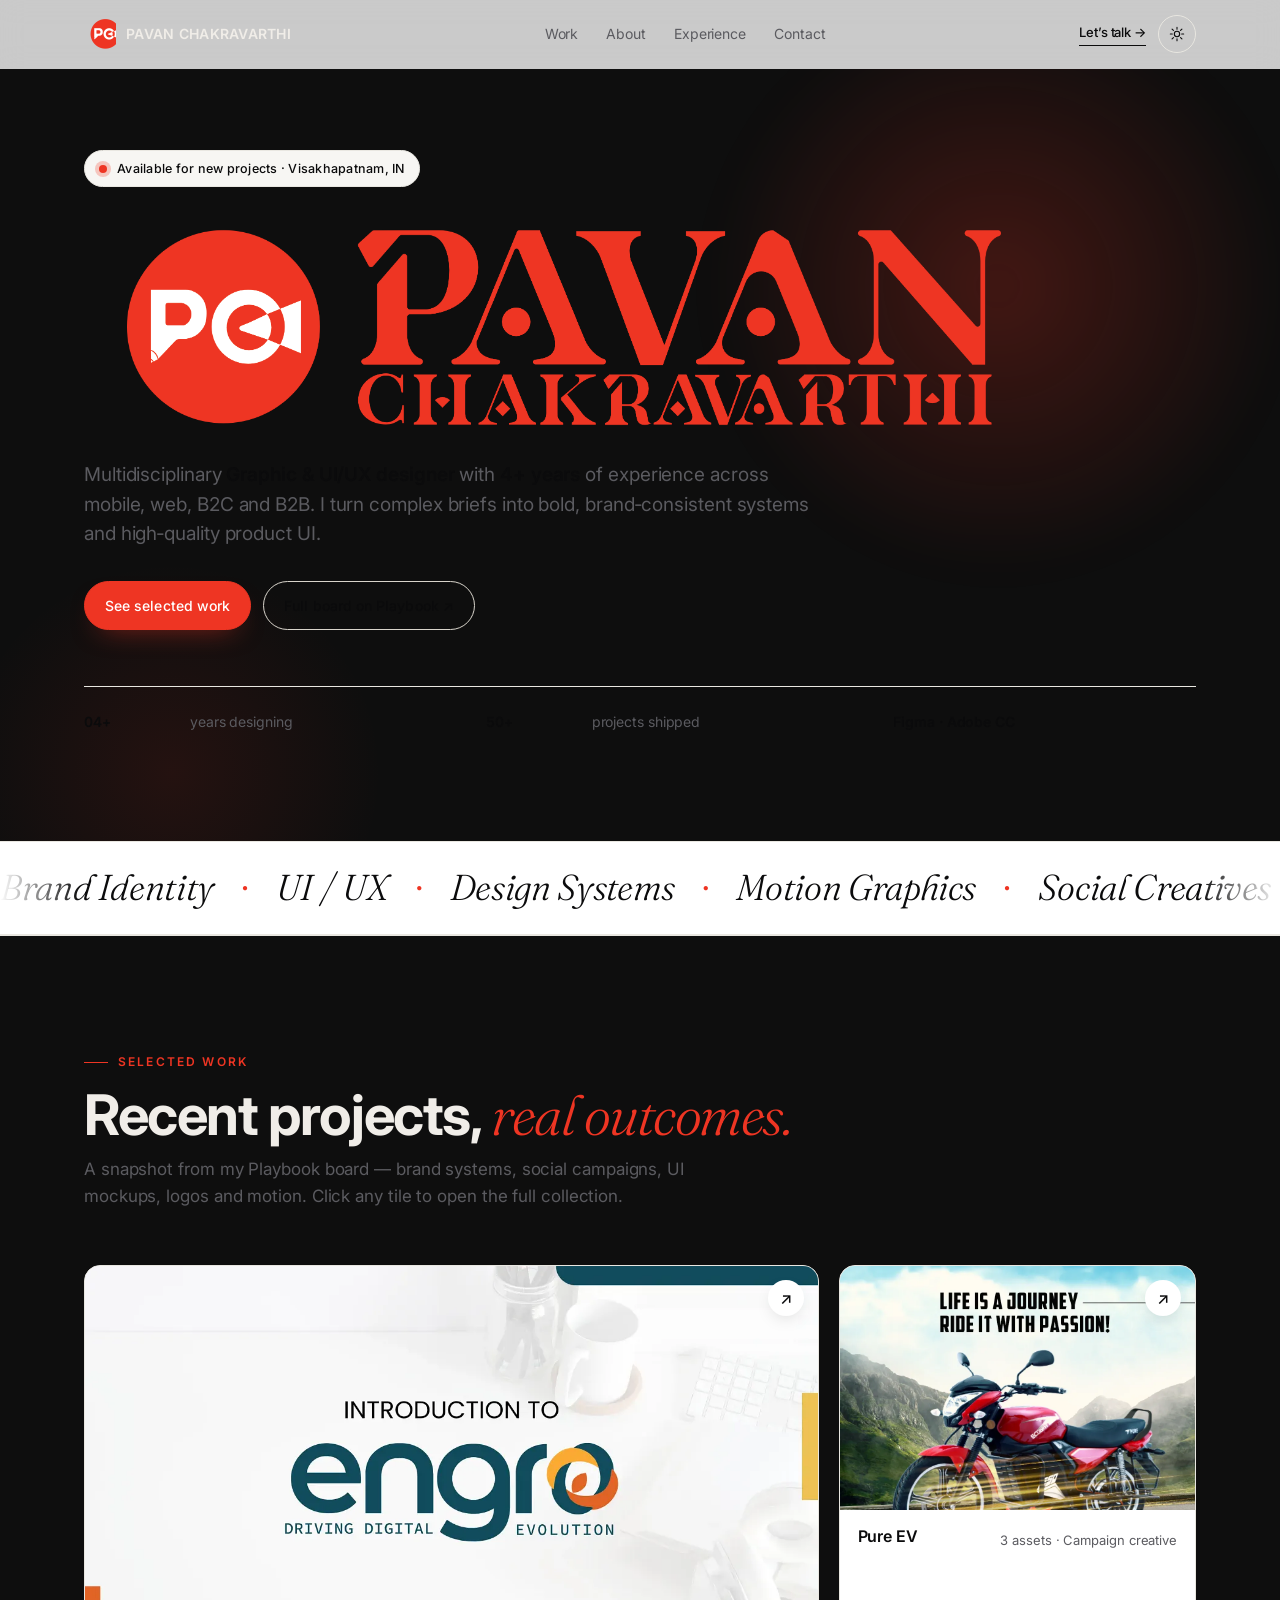
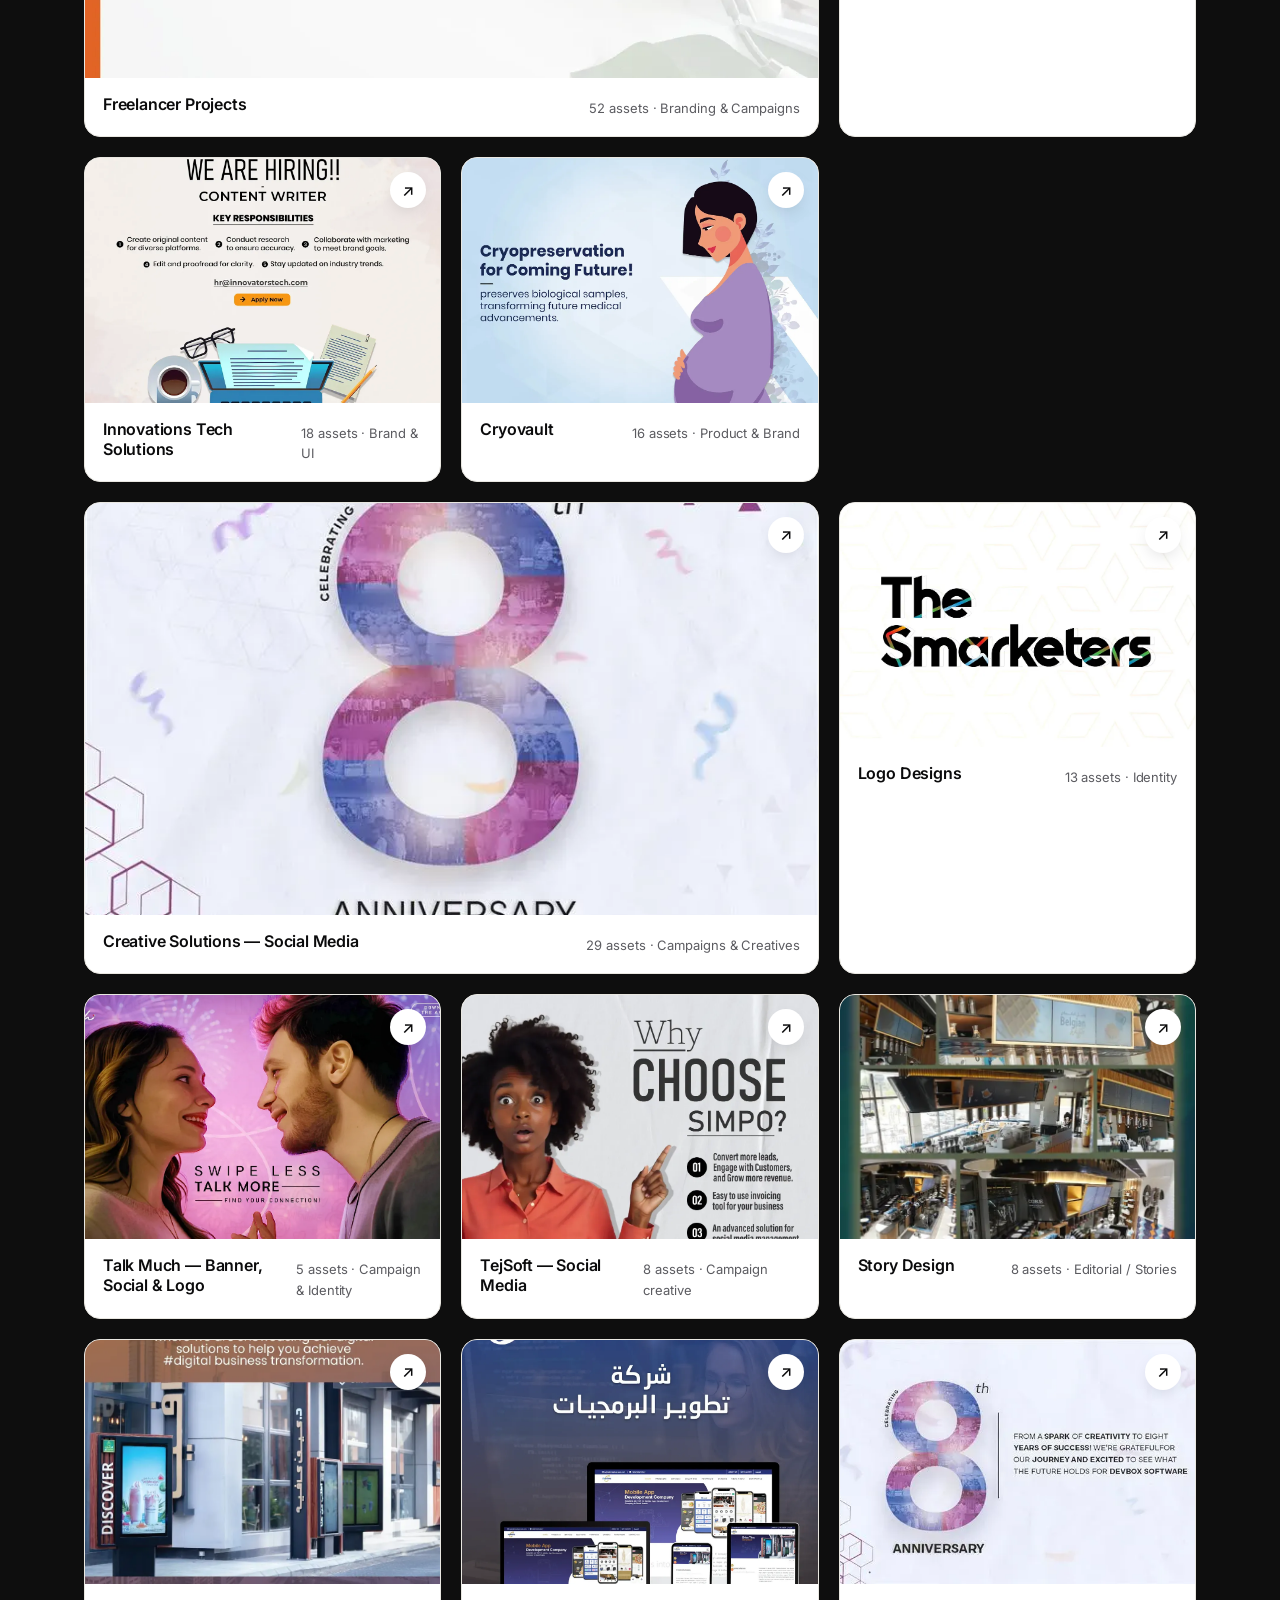
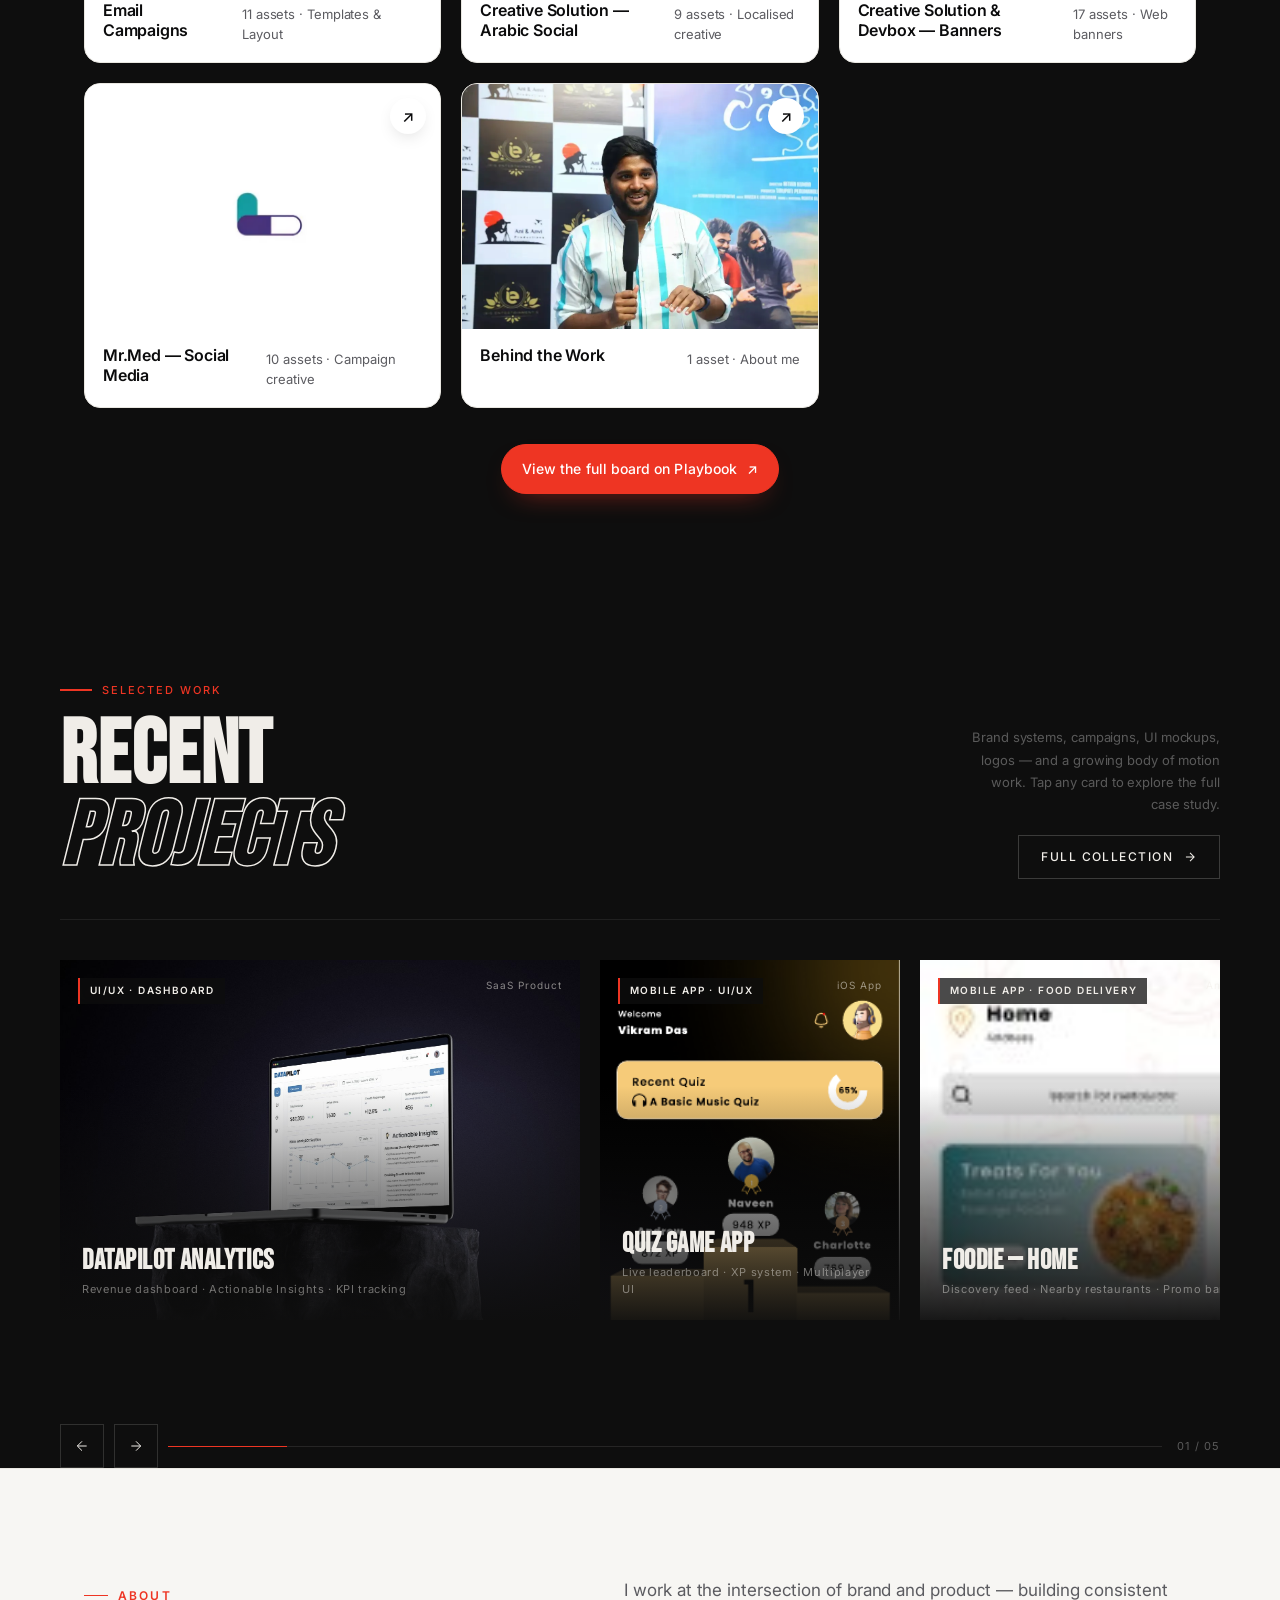
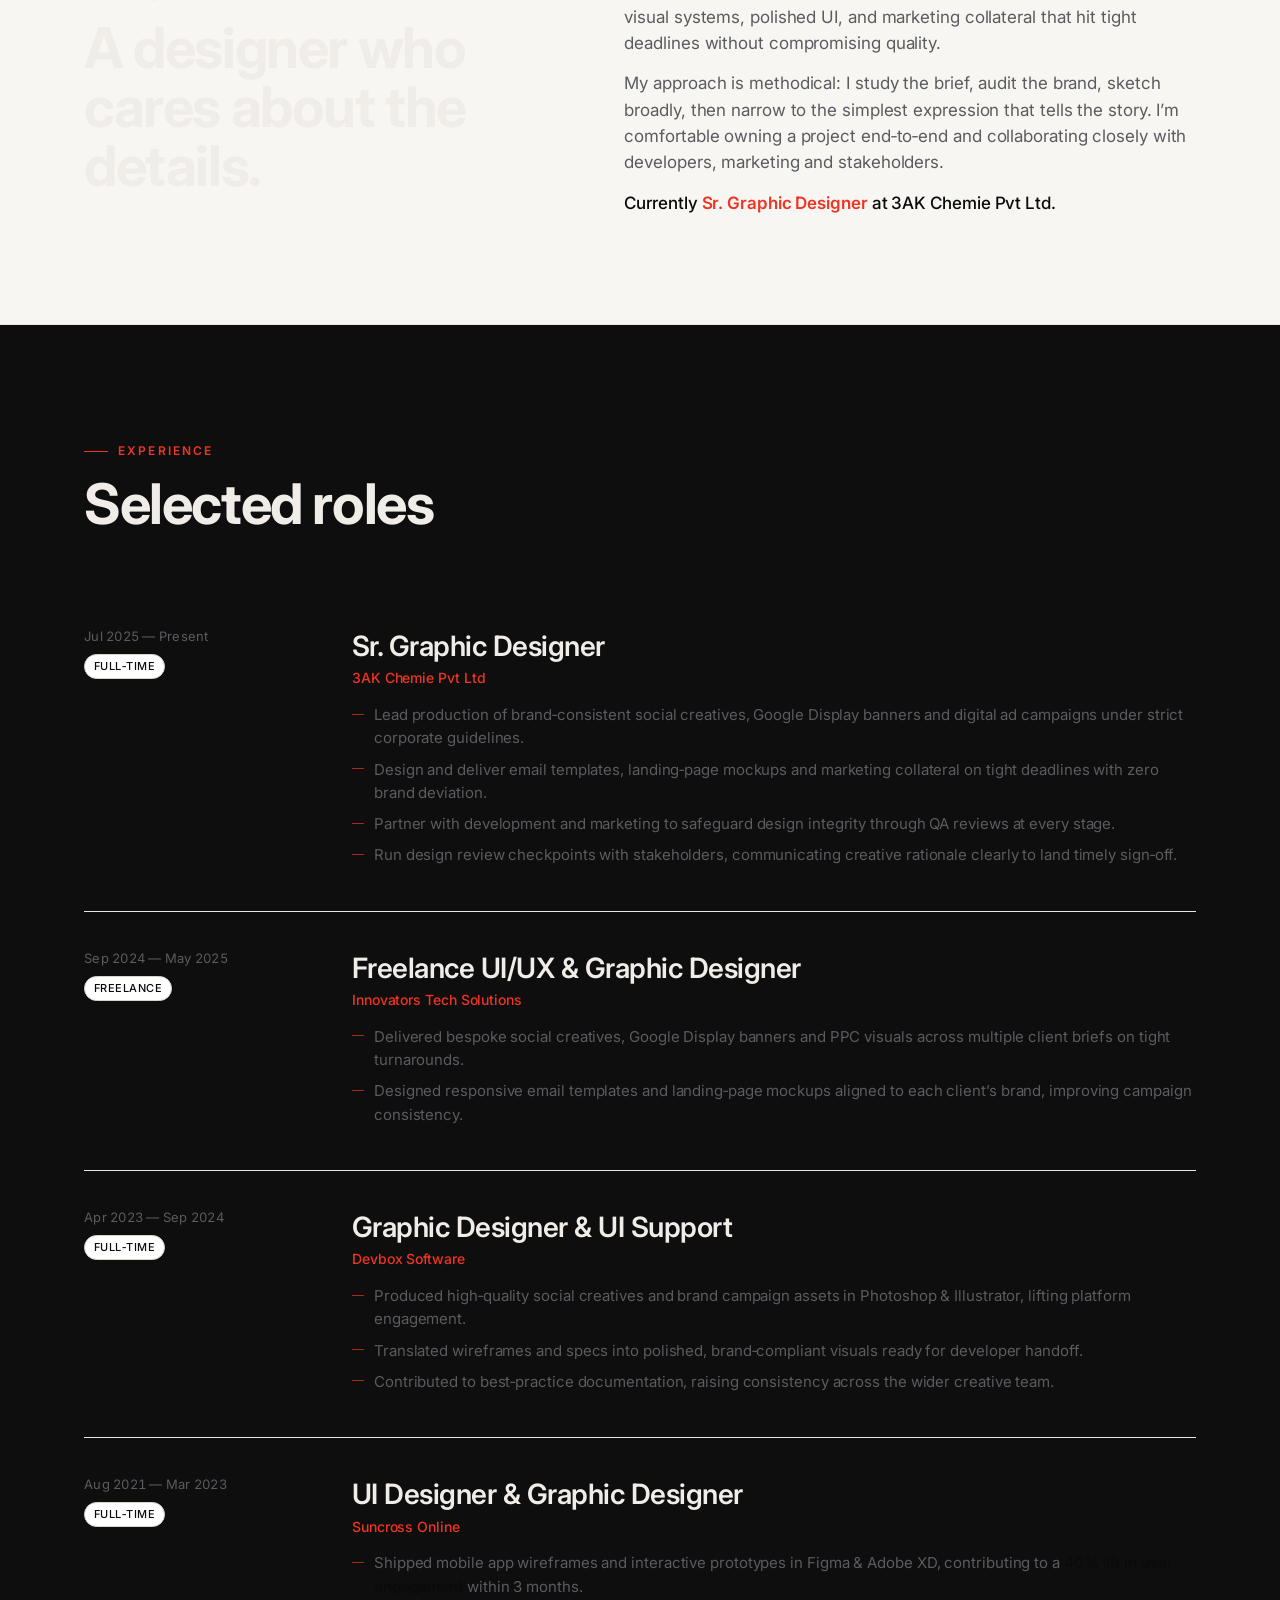
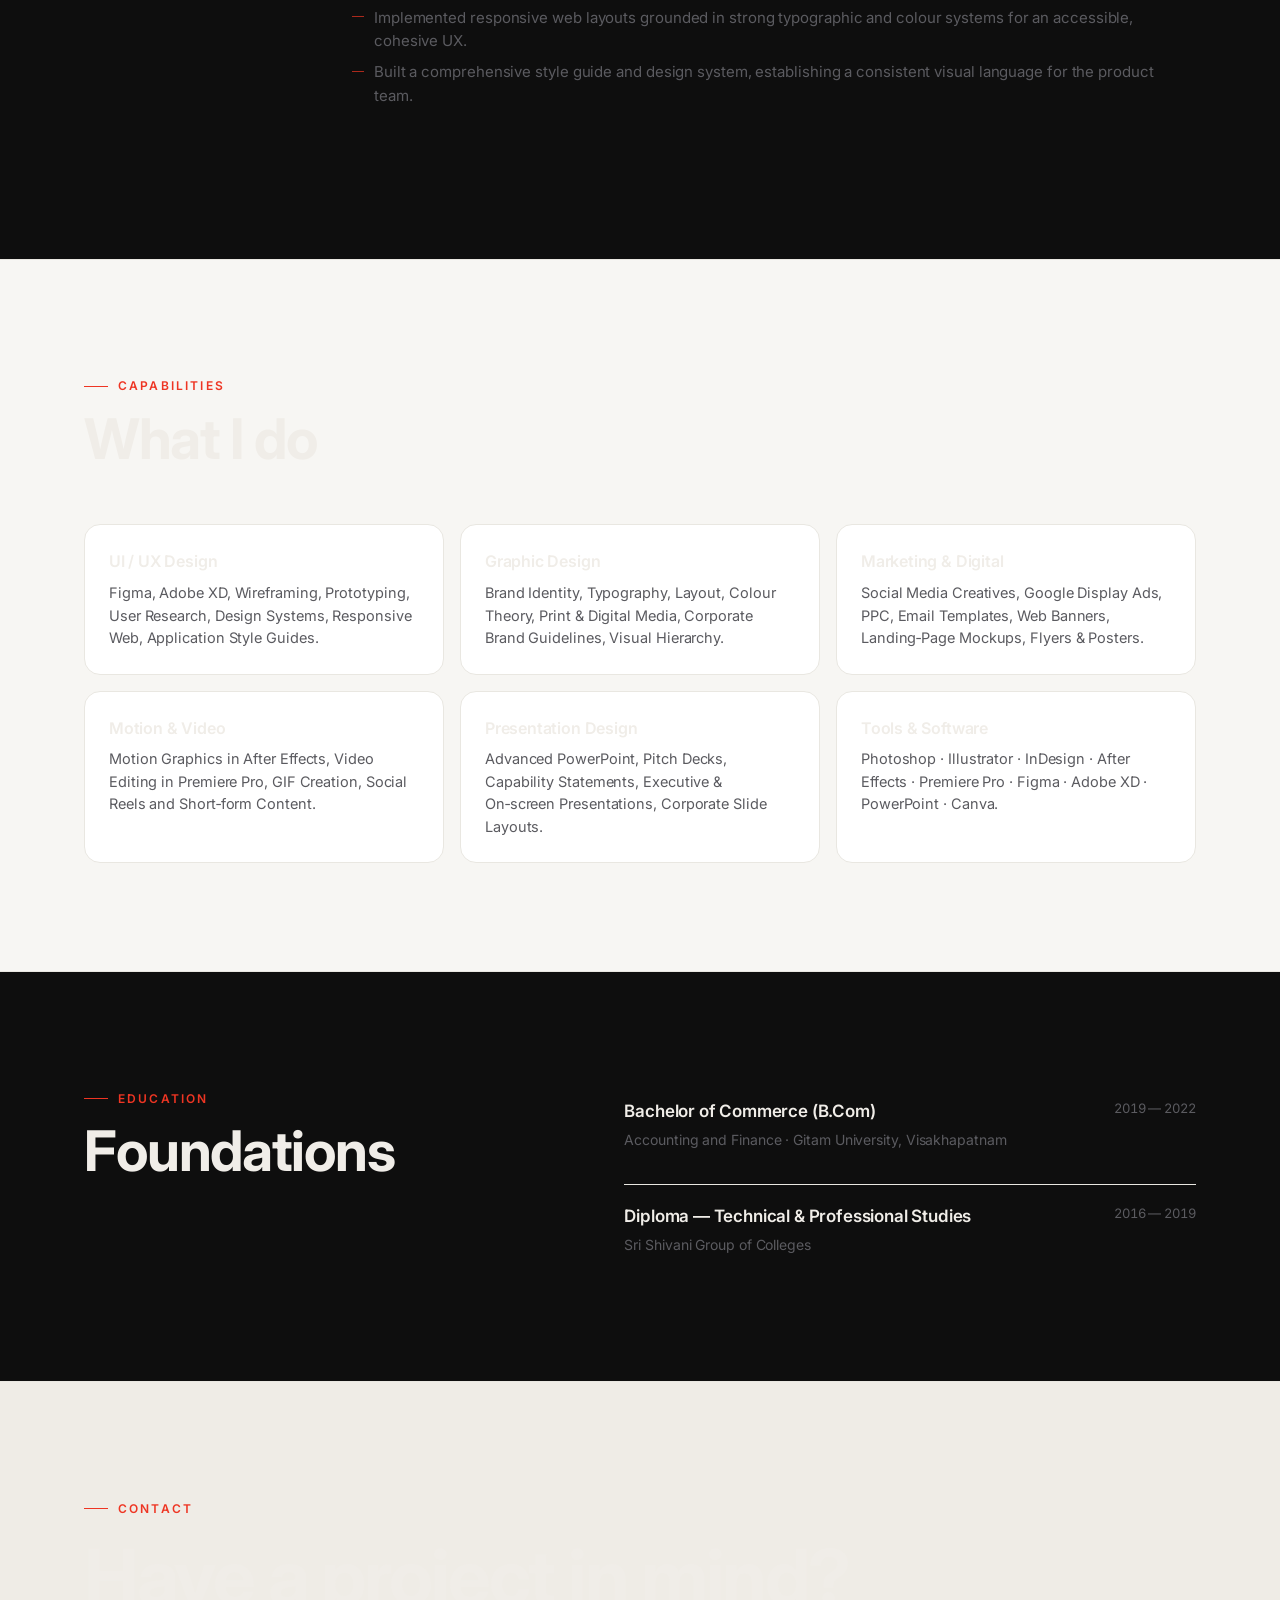
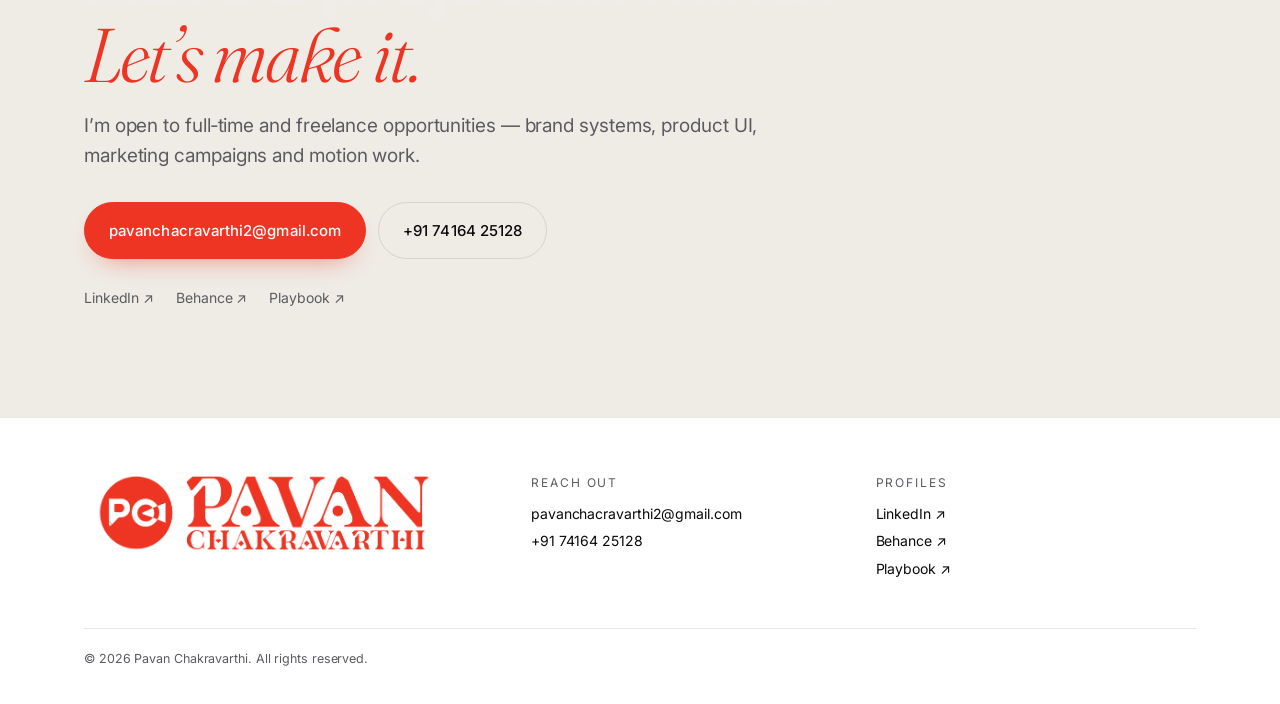
==== index.html @ 3a4e5429 "Update index.html" ====
<!doctype html>
<html lang="en">
  <head>
    <meta charset="utf-8" />
    <meta name="viewport" content="width=device-width, initial-scale=1" />
    <title>Pavan Chakravarthi — Graphic & UI/UX Designer</title>
    <meta
      name="description"
      content="Portfolio of Pavan Chakravarthi (PCI) — multidisciplinary Graphic & UI/UX designer with 4+ years of experience across mobile, web, B2C and B2B."
    />
    <meta name="theme-color" content="#0b0b0c" />
    <link rel="icon" type="image/png" href="assets/favicon.png" />
    <link rel="apple-touch-icon" href="assets/mark.png" />
    <link rel="preconnect" href="https://fonts.googleapis.com" />
    <link rel="preconnect" href="https://fonts.gstatic.com" crossorigin />
    <link
      href="https://fonts.googleapis.com/css2?family=Inter:wght@300;400;500;600;700;800&family=Fraunces:ital,opsz,wght@0,9..144,300..900;1,9..144,300..900&display=swap"
      rel="stylesheet"
    />
    <link rel="stylesheet" href="styles.css" />

    <!-- Open Graph -->
    <meta property="og:title" content="Pavan Chakravarthi — Graphic & UI/UX Designer" />
    <meta property="og:description" content="Brand systems · Product UI · Motion · Marketing — 4+ years of design across mobile, web, B2C & B2B." />
    <meta property="og:type" content="website" />
    <meta property="og:image" content="assets/logo.png" />
  </head>
  <body>
    <a class="skip-link" href="#main">Skip to content</a>

    <header class="nav" role="banner">
      <div class="container nav__inner">
        <a href="#top" class="nav__brand" aria-label="Pavan Chakravarthi — home">
          <img src="assets/mark.png" alt="" class="nav__mark" width="32" height="32" />
          <span class="nav__name">Pavan&nbsp;Chakravarthi</span>
        </a>
        <nav class="nav__links" aria-label="Primary">
          <a href="#work">Work</a>
          <a href="#about">About</a>
          <a href="#experience">Experience</a>
          <a href="#contact">Contact</a>
        </nav>
        <div class="nav__right">
          <a class="nav__cta" href="mailto:pavanchacravarthi2@gmail.com">Let’s talk →</a>
          <button
            id="themeToggle"
            class="theme-toggle"
            type="button"
            aria-label="Toggle color theme"
            title="Toggle theme"
          >
            <svg class="icon icon--sun" viewBox="0 0 24 24" aria-hidden="true">
              <circle cx="12" cy="12" r="4" />
              <path d="M12 2v3M12 19v3M2 12h3M19 12h3M4.6 4.6l2.1 2.1M17.3 17.3l2.1 2.1M4.6 19.4l2.1-2.1M17.3 6.7l2.1-2.1" />
            </svg>
            <svg class="icon icon--moon" viewBox="0 0 24 24" aria-hidden="true">
              <path d="M21 12.8A9 9 0 1 1 11.2 3a7 7 0 0 0 9.8 9.8z" />
            </svg>
          </button>
        </div>
      </div>
    </header>

    <main id="main">
      <!-- Hero -->
      <section id="top" class="hero">
        <div class="container hero__inner">
          <p class="eyebrow reveal">
            <span class="dot"></span>
            Available for new projects · Visakhapatnam, IN
          </p>
          <h1 class="visually-hidden">Pavan Chakravarthi — Graphic &amp; UI/UX Designer</h1>
          <img
            src="assets/logo.png"
            alt="Pavan Chakravarthi"
            class="hero__logo reveal"
            width="3129"
            height="681"
          />
          <p class="hero__lede reveal">
            Multidisciplinary <strong>Graphic &amp; UI/UX designer</strong> with
            <strong>4+ years</strong> of experience across mobile, web, B2C and B2B.
            I turn complex briefs into bold, brand‑consistent systems and high‑quality
            product UI.
          </p>
          <div class="hero__actions reveal">
            <a class="btn btn--primary" href="#work">See selected work</a>
            <a class="btn btn--ghost" href="https://www.playbook.com/s/graphic-design-works/graphic-design-works" target="_blank" rel="noopener">Full board on Playbook ↗</a>
          </div>
          <ul class="hero__meta reveal" aria-label="Quick facts">
            <li><span>04+</span> years designing</li>
            <li><span>50+</span> projects shipped</li>
            <li><span>Figma · Adobe&nbsp;CC</span></li>
          </ul>
        </div>
      </section>

      <!-- Marquee -->
      <div class="marquee" aria-hidden="true">
        <div class="marquee__track">
          <span>Brand Identity</span><span class="dot-sep">●</span>
          <span>UI / UX</span><span class="dot-sep">●</span>
          <span>Design Systems</span><span class="dot-sep">●</span>
          <span>Motion Graphics</span><span class="dot-sep">●</span>
          <span>Social Creatives</span><span class="dot-sep">●</span>
          <span>Pitch Decks</span><span class="dot-sep">●</span>
          <span>Print &amp; Digital</span><span class="dot-sep">●</span>
          <span>Email Templates</span><span class="dot-sep">●</span>
          <span>Google Display Ads</span><span class="dot-sep">●</span>
          <span>Landing Pages</span><span class="dot-sep">●</span>
          <!-- duplicated for seamless loop -->
          <span>Brand Identity</span><span class="dot-sep">●</span>
          <span>UI / UX</span><span class="dot-sep">●</span>
          <span>Design Systems</span><span class="dot-sep">●</span>
          <span>Motion Graphics</span><span class="dot-sep">●</span>
          <span>Social Creatives</span><span class="dot-sep">●</span>
          <span>Pitch Decks</span><span class="dot-sep">●</span>
          <span>Print &amp; Digital</span><span class="dot-sep">●</span>
          <span>Email Templates</span><span class="dot-sep">●</span>
          <span>Google Display Ads</span><span class="dot-sep">●</span>
          <span>Landing Pages</span><span class="dot-sep">●</span>
        </div>
      </div>

      <!-- Work -->
      <section id="work" class="section section--work">
        <div class="container">
          <div class="section__head reveal">
            <p class="kicker">Selected Work</p>
            <h2 class="section__title">
              Recent projects, <em>real outcomes.</em>
            </h2>
            <p class="section__lede">
              A snapshot from my Playbook board — brand systems, social campaigns,
              UI mockups, logos and motion. Click any tile to open the full collection.
            </p>
          </div>

          <ul class="work-grid">
            <li class="work-card work-card--lg reveal">
              <a href="https://www.playbook.com/s/graphic-design-works/graphic-design-works/5e53StLWQocwqFDNff3QUVjm" target="_blank" rel="noopener">
                <span class="work-card__media">
                  <img src="assets/work/freelancer-projects-designs.webp" alt="freelancer Projects Designs cover" loading="lazy" />
                </span>
                <span class="work-card__meta">
                  <span class="work-card__title">Freelancer Projects</span>
                  <span class="work-card__sub">52 assets · Branding &amp; Campaigns</span>
                </span>
                <span class="work-card__arrow" aria-hidden="true">↗</span>
              </a>
            </li>

            <li class="work-card reveal">
              <a href="https://www.playbook.com/s/graphic-design-works/graphic-design-works/yNX363jTnS9qdAESM3DBC5H5" target="_blank" rel="noopener">
                <span class="work-card__media">
                  <img src="assets/work/pure-ev.webp" alt="Pure EV cover" loading="lazy" />
                </span>
                <span class="work-card__meta">
                  <span class="work-card__title">Pure EV</span>
                  <span class="work-card__sub">3 assets · Campaign creative</span>
                </span>
                <span class="work-card__arrow" aria-hidden="true">↗</span>
              </a>
            </li>

            <li class="work-card reveal">
              <a href="https://www.playbook.com/s/graphic-design-works/graphic-design-works/ki1pfaws7didD3365Zs4YqKw" target="_blank" rel="noopener">
                <span class="work-card__media">
                  <img src="assets/work/innovations-tech-solutions.webp" alt="Innovations Tech Solutions cover" loading="lazy" />
                </span>
                <span class="work-card__meta">
                  <span class="work-card__title">Innovations Tech Solutions</span>
                  <span class="work-card__sub">18 assets · Brand &amp; UI</span>
                </span>
                <span class="work-card__arrow" aria-hidden="true">↗</span>
              </a>
            </li>

            <li class="work-card reveal">
              <a href="https://www.playbook.com/s/graphic-design-works/graphic-design-works/tAxyXbT8jCaiMnFL7jCzscNf" target="_blank" rel="noopener">
                <span class="work-card__media">
                  <img src="assets/work/cryovault.webp" alt="Cryovault cover" loading="lazy" />
                </span>
                <span class="work-card__meta">
                  <span class="work-card__title">Cryovault</span>
                  <span class="work-card__sub">16 assets · Product &amp; Brand</span>
                </span>
                <span class="work-card__arrow" aria-hidden="true">↗</span>
              </a>
            </li>

            <li class="work-card work-card--lg reveal">
              <a href="https://www.playbook.com/s/graphic-design-works/graphic-design-works/LVzPsf6FtUFVa1Kd3qAiSTkX" target="_blank" rel="noopener">
                <span class="work-card__media">
                  <img src="assets/work/creative-solutions-social-media.webp" alt="Creative Solutions Social Media cover" loading="lazy" />
                </span>
                <span class="work-card__meta">
                  <span class="work-card__title">Creative Solutions — Social Media</span>
                  <span class="work-card__sub">29 assets · Campaigns &amp; Creatives</span>
                </span>
                <span class="work-card__arrow" aria-hidden="true">↗</span>
              </a>
            </li>

            <li class="work-card reveal">
              <a href="https://www.playbook.com/s/graphic-design-works/graphic-design-works/jH2jgvqdFC79dQFqBnskDP8h" target="_blank" rel="noopener">
                <span class="work-card__media">
                  <img src="assets/work/logo-designs.webp" alt="Logo Designs cover" loading="lazy" />
                </span>
                <span class="work-card__meta">
                  <span class="work-card__title">Logo Designs</span>
                  <span class="work-card__sub">13 assets · Identity</span>
                </span>
                <span class="work-card__arrow" aria-hidden="true">↗</span>
              </a>
            </li>

            <li class="work-card reveal">
              <a href="https://www.playbook.com/s/graphic-design-works/graphic-design-works/kv8j4e5mCnWod7wMRfwjkaS9" target="_blank" rel="noopener">
                <span class="work-card__media">
                  <img src="assets/work/talk-much-banner-social-media-post-logo.webp" alt="Talk Much cover" loading="lazy" />
                </span>
                <span class="work-card__meta">
                  <span class="work-card__title">Talk Much — Banner, Social &amp; Logo</span>
                  <span class="work-card__sub">5 assets · Campaign &amp; Identity</span>
                </span>
                <span class="work-card__arrow" aria-hidden="true">↗</span>
              </a>
            </li>

            <li class="work-card reveal">
              <a href="https://www.playbook.com/s/graphic-design-works/graphic-design-works/Ng29wS3JxSnEyppd5V2uiySt" target="_blank" rel="noopener">
                <span class="work-card__media">
                  <img src="assets/work/tejsoft-social-media-post.webp" alt="TejSoft cover" loading="lazy" />
                </span>
                <span class="work-card__meta">
                  <span class="work-card__title">TejSoft — Social Media</span>
                  <span class="work-card__sub">8 assets · Campaign creative</span>
                </span>
                <span class="work-card__arrow" aria-hidden="true">↗</span>
              </a>
            </li>

            <li class="work-card reveal">
              <a href="https://www.playbook.com/s/graphic-design-works/graphic-design-works/jwnhoSH2JUMLHUbid7y944GC" target="_blank" rel="noopener">
                <span class="work-card__media">
                  <img src="assets/work/story-design.webp" alt="Story Design cover" loading="lazy" />
                </span>
                <span class="work-card__meta">
                  <span class="work-card__title">Story Design</span>
                  <span class="work-card__sub">8 assets · Editorial / Stories</span>
                </span>
                <span class="work-card__arrow" aria-hidden="true">↗</span>
              </a>
            </li>

            <li class="work-card reveal">
              <a href="https://www.playbook.com/s/graphic-design-works/graphic-design-works/TEEXCwoEPfUf25FmmjWkfR97" target="_blank" rel="noopener">
                <span class="work-card__media">
                  <img src="assets/work/email-campaign.webp" alt="Email Campaign cover" loading="lazy" />
                </span>
                <span class="work-card__meta">
                  <span class="work-card__title">Email Campaigns</span>
                  <span class="work-card__sub">11 assets · Templates &amp; Layout</span>
                </span>
                <span class="work-card__arrow" aria-hidden="true">↗</span>
              </a>
            </li>

            <li class="work-card reveal">
              <a href="https://www.playbook.com/s/graphic-design-works/graphic-design-works/4xBMnCBBhpQ8DYhBFru121R9" target="_blank" rel="noopener">
                <span class="work-card__media">
                  <img src="assets/work/creative-solution-arabic-social-media.webp" alt="Creative Solution Arabic Social Media cover" loading="lazy" />
                </span>
                <span class="work-card__meta">
                  <span class="work-card__title">Creative Solution — Arabic Social</span>
                  <span class="work-card__sub">9 assets · Localised creative</span>
                </span>
                <span class="work-card__arrow" aria-hidden="true">↗</span>
              </a>
            </li>

            <li class="work-card reveal">
              <a href="https://www.playbook.com/s/graphic-design-works/graphic-design-works/bzwXjWGXB12z9g4kTQ6vH2nB" target="_blank" rel="noopener">
                <span class="work-card__media">
                  <img src="assets/work/creative-solution-devbox-software-banners.webp" alt="Creative Solution & Devbox Banners cover" loading="lazy" />
                </span>
                <span class="work-card__meta">
                  <span class="work-card__title">Creative Solution &amp; Devbox — Banners</span>
                  <span class="work-card__sub">17 assets · Web banners</span>
                </span>
                <span class="work-card__arrow" aria-hidden="true">↗</span>
              </a>
            </li>

            <li class="work-card reveal">
              <a href="https://www.playbook.com/s/graphic-design-works/graphic-design-works/hNhXsD3j26ALo3ZBjPw9jheq" target="_blank" rel="noopener">
                <span class="work-card__media">
                  <img src="assets/work/mr-med-social-media-post.webp" alt="Mr.Med Social Media Post cover" loading="lazy" />
                </span>
                <span class="work-card__meta">
                  <span class="work-card__title">Mr.Med — Social Media</span>
                  <span class="work-card__sub">10 assets · Campaign creative</span>
                </span>
                <span class="work-card__arrow" aria-hidden="true">↗</span>
              </a>
            </li>

            <li class="work-card reveal">
              <a href="https://www.playbook.com/s/graphic-design-works/graphic-design-works/doa7LgPSoaJY2g76YhC4NfDK" target="_blank" rel="noopener">
                <span class="work-card__media">
                  <img src="assets/work/my-photo.webp" alt="My Photo cover" loading="lazy" />
                </span>
                <span class="work-card__meta">
                  <span class="work-card__title">Behind the Work</span>
                  <span class="work-card__sub">1 asset · About me</span>
                </span>
                <span class="work-card__arrow" aria-hidden="true">↗</span>
              </a>
            </li>
          </ul>

          <div class="work-cta reveal">
            <a class="btn btn--primary" href="https://www.playbook.com/s/graphic-design-works/graphic-design-works" target="_blank" rel="noopener">
              View the full board on Playbook
              <span aria-hidden="true">↗</span>
            </a>
          </div>
        </div>
      </section>
<!DOCTYPE html>
<html lang="en">
<head>
<meta charset="UTF-8">
<meta name="viewport" content="width=device-width, initial-scale=1.0">
<title>Selected Work — Pavan Chakravarthi</title>
<link href="https://fonts.googleapis.com/css2?family=Bebas+Neue&family=Inter:wght@300;400;500;600&display=swap" rel="stylesheet">
<style>
  *, *::before, *::after { box-sizing: border-box; margin: 0; padding: 0; }

  :root {
    --black:   #0E0E0E;
    --off:     #F0EDE8;
    --red:     #EE3523;
    --gold:    #C9A84C;
    --mid:     #1C1C1C;
    --muted:   #5A5A5A;
  }

  body {
    background: var(--black);
    color: var(--off);
    font-family: 'Inter', sans-serif;
    overflow-x: hidden;
  }

  /* ── SECTION HEADER ── */
  .works-header {
    padding: 80px 60px 0;
    display: flex;
    align-items: flex-end;
    justify-content: space-between;
    gap: 24px;
    flex-wrap: wrap;
  }

  .works-eyebrow {
    display: flex;
    align-items: center;
    gap: 10px;
    margin-bottom: 16px;
  }

  .works-eyebrow span {
    display: block;
    width: 32px;
    height: 2px;
    background: var(--red);
  }

  .works-eyebrow p {
    font-size: 11px;
    letter-spacing: 0.18em;
    text-transform: uppercase;
    color: var(--red);
    font-weight: 500;
  }

  .works-title {
    font-family: 'Bebas Neue', sans-serif;
    font-size: clamp(52px, 7vw, 96px);
    line-height: 0.92;
    letter-spacing: 0.01em;
    color: var(--off);
  }

  .works-title em {
    font-style: italic;
    color: transparent;
    -webkit-text-stroke: 1.5px var(--off);
  }

  .works-meta {
    text-align: right;
    max-width: 260px;
  }

  .works-meta p {
    font-size: 13px;
    color: var(--muted);
    line-height: 1.7;
    margin-bottom: 20px;
  }

  .view-all {
    display: inline-flex;
    align-items: center;
    gap: 10px;
    font-size: 12px;
    font-weight: 500;
    letter-spacing: 0.12em;
    text-transform: uppercase;
    color: var(--off);
    text-decoration: none;
    padding: 12px 22px;
    border: 1px solid rgba(240,237,232,0.2);
    transition: border-color 0.25s, color 0.25s, background 0.25s;
  }

  .view-all:hover {
    border-color: var(--red);
    color: var(--red);
  }

  .view-all svg { transition: transform 0.25s; }
  .view-all:hover svg { transform: translateX(4px); }

  /* ── DIVIDER ── */
  .divider {
    width: calc(100% - 120px);
    margin: 40px 60px 0;
    height: 1px;
    background: rgba(240,237,232,0.08);
  }

  /* ── SCROLL RAIL ── */
  .works-rail-wrap {
    position: relative;
    padding: 40px 60px 60px;
    overflow: hidden;
  }

  .works-rail {
    display: flex;
    gap: 20px;
    overflow-x: auto;
    scroll-snap-type: x mandatory;
    scroll-behavior: smooth;
    -webkit-overflow-scrolling: touch;
    padding-bottom: 16px;
    cursor: grab;
  }

  .works-rail:active { cursor: grabbing; }

  .works-rail::-webkit-scrollbar { height: 2px; }
  .works-rail::-webkit-scrollbar-track { background: rgba(240,237,232,0.05); }
  .works-rail::-webkit-scrollbar-thumb { background: var(--red); border-radius: 0; }

  /* ── PROJECT CARD ── */
  .card {
    flex: 0 0 auto;
    scroll-snap-align: start;
    position: relative;
    overflow: hidden;
    border-radius: 0;
    background: var(--mid);
  }

  /* Size variants */
  .card--wide  { width: 520px; height: 360px; }
  .card--tall  { width: 300px; height: 360px; }
  .card--sq    { width: 380px; height: 360px; }

  /* Image fill */
  .card__img {
    width: 100%;
    height: 100%;
    object-fit: cover;
    display: block;
    transition: transform 0.6s cubic-bezier(0.25, 0.46, 0.45, 0.94),
                filter 0.4s ease;
    filter: saturate(0.85);
  }

  .card:hover .card__img {
    transform: scale(1.05);
    filter: saturate(1);
  }

  /* Category tag — top left */
  .card__tag {
    position: absolute;
    top: 18px;
    left: 18px;
    z-index: 3;
    font-size: 10px;
    letter-spacing: 0.14em;
    text-transform: uppercase;
    font-weight: 600;
    color: var(--off);
    background: rgba(14,14,14,0.75);
    backdrop-filter: blur(6px);
    padding: 5px 10px;
    border-left: 2px solid var(--red);
  }

  /* Count tag — top right */
  .card__count {
    position: absolute;
    top: 18px;
    right: 18px;
    z-index: 3;
    font-size: 10px;
    letter-spacing: 0.1em;
    color: rgba(240,237,232,0.55);
    font-weight: 400;
  }

  /* Gradient overlay always visible slightly */
  .card__overlay {
    position: absolute;
    inset: 0;
    background: linear-gradient(
      to top,
      rgba(14,14,14,0.96) 0%,
      rgba(14,14,14,0.45) 38%,
      transparent 65%
    );
    transition: opacity 0.35s ease;
    z-index: 2;
  }

  /* Info bar */
  .card__info {
    position: absolute;
    bottom: 0;
    left: 0;
    right: 0;
    z-index: 4;
    padding: 20px 22px 22px;
    display: flex;
    flex-direction: column;
    gap: 6px;
  }

  .card__title {
    font-family: 'Bebas Neue', sans-serif;
    font-size: clamp(22px, 2.5vw, 28px);
    letter-spacing: 0.02em;
    color: var(--off);
    line-height: 1;
    transition: color 0.25s;
  }

  .card:hover .card__title { color: #fff; }

  .card__sub {
    font-size: 11px;
    color: rgba(240,237,232,0.45);
    letter-spacing: 0.06em;
    font-weight: 400;
    transition: color 0.3s;
  }

  /* Red reveal bar */
  .card__reveal {
    position: absolute;
    bottom: 0;
    left: 0;
    width: 100%;
    height: 3px;
    background: var(--red);
    transform: scaleX(0);
    transform-origin: left;
    transition: transform 0.4s cubic-bezier(0.22, 1, 0.36, 1);
    z-index: 5;
  }

  .card:hover .card__reveal { transform: scaleX(1); }

  /* Arrow link */
  .card__link {
    position: absolute;
    top: 14px;
    right: 14px;
    z-index: 6;
    width: 34px;
    height: 34px;
    display: flex;
    align-items: center;
    justify-content: center;
    background: rgba(14,14,14,0.7);
    backdrop-filter: blur(6px);
    border-radius: 50%;
    text-decoration: none;
    opacity: 0;
    transform: scale(0.8);
    transition: opacity 0.3s, transform 0.3s, background 0.25s;
  }

  .card:hover .card__link {
    opacity: 1;
    transform: scale(1);
  }

  .card__link:hover { background: var(--red); }

  .card__link svg { width: 14px; height: 14px; fill: var(--off); }

  /* ── PLACEHOLDER images using CSS gradients (replace with real images) ── */
  .img-engro   { background: linear-gradient(135deg, #d9d5c8 0%, #a8a49a 100%); }
  .img-pure    { background: linear-gradient(135deg, #2d5a2d 0%, #1a3a1a 100%); }
  .img-innov   { background: linear-gradient(135deg, #1c2b4a 0%, #0e1a2e 100%); }
  .img-cryo    { background: linear-gradient(135deg, #5b3d7e 0%, #2d1f45 100%); }
  .img-social  { background: linear-gradient(135deg, #e8446a 0%, #7b1d40 100%); }
  .img-logo    { background: linear-gradient(135deg, #1a1a1a 0%, #0a0a0a 100%); }
  .img-motion  { background: linear-gradient(135deg, #ff6b35 0%, #8b2500 100%); }

  /* Fake image content inside placeholders */
  .card__img-placeholder {
    width: 100%;
    height: 100%;
    display: flex;
    align-items: center;
    justify-content: center;
    transition: transform 0.6s cubic-bezier(0.25, 0.46, 0.45, 0.94);
  }

  .card:hover .card__img-placeholder { transform: scale(1.05); }

  .card__img-placeholder .ph-logo {
    font-family: 'Bebas Neue', sans-serif;
    font-size: 42px;
    letter-spacing: 0.06em;
    color: rgba(255,255,255,0.18);
    text-align: center;
    user-select: none;
    pointer-events: none;
  }

  /* ── NAV ARROWS ── */
  .rail-nav {
    display: flex;
    align-items: center;
    gap: 10px;
    margin-top: 28px;
    padding: 0 60px;
  }

  .rail-btn {
    width: 44px;
    height: 44px;
    display: flex;
    align-items: center;
    justify-content: center;
    border: 1px solid rgba(240,237,232,0.15);
    background: transparent;
    cursor: pointer;
    transition: border-color 0.2s, background 0.2s;
  }

  .rail-btn:hover { border-color: var(--red); background: rgba(238,53,35,0.08); }
  .rail-btn svg { width: 16px; height: 16px; stroke: var(--off); fill: none; stroke-width: 1.5; }

  .rail-progress {
    flex: 1;
    height: 1px;
    background: rgba(240,237,232,0.1);
    position: relative;
    overflow: hidden;
  }

  .rail-progress-fill {
    position: absolute;
    top: 0;
    left: 0;
    height: 100%;
    background: var(--red);
    width: 25%;
    transition: width 0.4s ease;
  }

  .rail-counter {
    font-size: 11px;
    color: var(--muted);
    letter-spacing: 0.1em;
    font-weight: 400;
    min-width: 48px;
    text-align: right;
  }

  /* ── RESPONSIVE ── */
  @media (max-width: 768px) {
    .works-header { padding: 50px 24px 0; }
    .works-meta { display: none; }
    .divider { width: calc(100% - 48px); margin: 28px 24px 0; }
    .works-rail-wrap { padding: 28px 24px 40px; }
    .rail-nav { padding: 0 24px; }
    .card--wide { width: 85vw; height: 300px; }
    .card--tall { width: 65vw; height: 300px; }
    .card--sq   { width: 75vw; height: 300px; }
  }

  @media (prefers-reduced-motion: reduce) {
    *, *::before, *::after { transition: none !important; }
  }
</style>
</head>
<body>

<!-- ══════════════ SECTION HEADER ══════════════ -->
<section>
  <header class="works-header">
    <div>
      <div class="works-eyebrow">
        <span></span>
        <p>Selected Work</p>
      </div>
      <h2 class="works-title">Recent<br><em>Projects</em></h2>
    </div>
    <div class="works-meta">
      <p>Brand systems, campaigns, UI mockups, logos — and a growing body of motion work. Tap any card to explore the full case study.</p>
      <a class="view-all" href="https://www.playbook.com/s/graphic-design-works/graphic-design-works" target="_blank">
        Full Collection
        <svg width="14" height="14" fill="none" stroke="currentColor" stroke-width="1.8" viewBox="0 0 24 24">
          <path d="M5 12h14M12 5l7 7-7 7"/>
        </svg>
      </a>
    </div>
  </header>

  <div class="divider"></div>

  <!-- ══ SCROLL RAIL ══ -->
  <div class="works-rail-wrap">
    <div class="works-rail" id="rail">

      <!-- Card 1: DataPilot Dashboard (wide) — REAL MOCKUP -->
      <article class="card card--wide">
        <img class="card__img" src="[data-uri]" alt="DataPilot Analytics Dashboard on MacBook mockup" loading="lazy">
        <div class="card__tag">UI/UX · Dashboard</div>
        <span class="card__count">SaaS Product</span>
        <div class="card__overlay"></div>
        <div class="card__info">
          <h3 class="card__title">DataPilot Analytics</h3>
          <p class="card__sub">Revenue dashboard · Actionable Insights · KPI tracking</p>
        </div>
        <div class="card__reveal"></div>
        <a class="card__link" href="https://www.behance.net/pavancbasina" target="_blank" aria-label="Open project">
          <svg viewBox="0 0 24 24"><path d="M7 17L17 7M17 7H7M17 7v10"/></svg>
        </a>
      </article>

      <!-- Card 2: Quiz App (tall) — PDF screenshot -->
      <article class="card card--tall">
        <img class="card__img" src="[data-uri]" alt="Quiz Game App leaderboard screen" loading="lazy" style="object-position: top;">
        <div class="card__tag">Mobile App · UI/UX</div>
        <span class="card__count">iOS App</span>
        <div class="card__overlay"></div>
        <div class="card__info">
          <h3 class="card__title">Quiz Game App</h3>
          <p class="card__sub">Live leaderboard · XP system · Multiplayer UI</p>
        </div>
        <div class="card__reveal"></div>
        <a class="card__link" href="https://www.behance.net/pavancbasina" target="_blank" aria-label="Open project">
          <svg viewBox="0 0 24 24"><path d="M7 17L17 7M17 7H7M17 7v10"/></svg>
        </a>
      </article>

      <!-- Card 3: Foodie Home (sq) -->
      <article class="card card--sq">
        <img class="card__img" src="[data-uri]" alt="Foodie delivery app home screen" loading="lazy" style="object-position: top;">
        <div class="card__tag">Mobile App · Food Delivery</div>
        <span class="card__count">Android / iOS</span>
        <div class="card__overlay"></div>
        <div class="card__info">
          <h3 class="card__title">Foodie — Home</h3>
          <p class="card__sub">Discovery feed · Nearby restaurants · Promo banners</p>
        </div>
        <div class="card__reveal"></div>
        <a class="card__link" href="https://www.behance.net/pavancbasina" target="_blank" aria-label="Open project">
          <svg viewBox="0 0 24 24"><path d="M7 17L17 7M17 7H7M17 7v10"/></svg>
        </a>
      </article>

      <!-- Card 4: Foodie Add to Cart (tall) -->
      <article class="card card--tall">
        <img class="card__img" src="[data-uri]" alt="Foodie add to cart screen" loading="lazy" style="object-position: top;">
        <div class="card__tag">Mobile App · Checkout</div>
        <span class="card__count">Android / iOS</span>
        <div class="card__overlay"></div>
        <div class="card__info">
          <h3 class="card__title">Foodie — Cart</h3>
          <p class="card__sub">Order customisation · Coupon flow · Billing summary</p>
        </div>
        <div class="card__reveal"></div>
        <a class="card__link" href="https://www.behance.net/pavancbasina" target="_blank" aria-label="Open project">
          <svg viewBox="0 0 24 24"><path d="M7 17L17 7M17 7H7M17 7v10"/></svg>
        </a>
      </article>

      <!-- Card 5: Engro / Freelancer placeholder (wide) -->
      <article class="card card--wide">
        <div class="card__img-placeholder img-engro">
          <span class="ph-logo">ENGRO</span>
        </div>
        <div class="card__tag">Branding &amp; Campaigns</div>
        <span class="card__count">52 assets</span>
        <div class="card__overlay"></div>
        <div class="card__info">
          <h3 class="card__title">Freelancer Projects</h3>
          <p class="card__sub">Engro · Driving Digital Evolution</p>
        </div>
        <div class="card__reveal"></div>
        <a class="card__link" href="https://www.behance.net/pavancbasina" target="_blank" aria-label="Open project">
          <svg viewBox="0 0 24 24"><path d="M7 17L17 7M17 7H7M17 7v10"/></svg>
        </a>
      </article>

    </div><!-- end rail -->
  </div>

  <!-- ── NAV ── -->
  <div class="rail-nav">
    <button class="rail-btn" id="btnPrev" aria-label="Scroll left">
      <svg viewBox="0 0 24 24"><path d="M19 12H5M12 5l-7 7 7 7"/></svg>
    </button>
    <button class="rail-btn" id="btnNext" aria-label="Scroll right">
      <svg viewBox="0 0 24 24"><path d="M5 12h14M12 5l7 7-7 7"/></svg>
    </button>
    <div class="rail-progress">
      <div class="rail-progress-fill" id="progressFill"></div>
    </div>
    <span class="rail-counter" id="counter">01 / 07</span>
  </div>

</section>

<script>
  const rail = document.getElementById('rail');
  const btnPrev = document.getElementById('btnPrev');
  const btnNext = document.getElementById('btnNext');
  const fill = document.getElementById('progressFill');
  const counter = document.getElementById('counter');
  const cards = rail.querySelectorAll('.card');
  const total = cards.length;

  function updateProgress() {
    const scrollLeft = rail.scrollLeft;
    const maxScroll = rail.scrollWidth - rail.clientWidth;
    const pct = maxScroll > 0 ? (scrollLeft / maxScroll) * 100 : 0;
    fill.style.width = Math.max(12, pct) + '%';

    // Find current card
    let current = 0;
    cards.forEach((c, i) => {
      if (c.offsetLeft <= scrollLeft + 40) current = i;
    });
    counter.textContent = String(current + 1).padStart(2,'0') + ' / ' + String(total).padStart(2,'0');
  }

  btnNext.addEventListener('click', () => {
    rail.scrollBy({ left: 360, behavior: 'smooth' });
  });

  btnPrev.addEventListener('click', () => {
    rail.scrollBy({ left: -360, behavior: 'smooth' });
  });

  rail.addEventListener('scroll', updateProgress, { passive: true });
  updateProgress();

  // Drag to scroll
  let isDown = false, startX, scrollStart;
  rail.addEventListener('mousedown', e => {
    isDown = true;
    startX = e.pageX - rail.offsetLeft;
    scrollStart = rail.scrollLeft;
    rail.style.userSelect = 'none';
  });
  document.addEventListener('mouseup', () => { isDown = false; rail.style.userSelect = ''; });
  document.addEventListener('mousemove', e => {
    if (!isDown) return;
    const x = e.pageX - rail.offsetLeft;
    rail.scrollLeft = scrollStart - (x - startX);
  });
</script>
</body>
</html>
    
      <!-- About -->
      <section id="about" class="section section--alt">
        <div class="container grid-2">
          <div class="reveal">
            <p class="kicker">About</p>
            <h2 class="section__title">A designer who cares about the details.</h2>
          </div>
          <div class="prose reveal">
            <p>
              I work at the intersection of brand and product — building consistent
              visual systems, polished UI, and marketing collateral that hit tight
              deadlines without compromising quality.
            </p>
            <p>
              My approach is methodical: I study the brief, audit the brand, sketch
              broadly, then narrow to the simplest expression that tells the story.
              I’m comfortable owning a project end‑to‑end and collaborating closely
              with developers, marketing and stakeholders.
            </p>
            <p class="prose__signoff">
              Currently <strong>Sr. Graphic Designer</strong> at 3AK Chemie Pvt Ltd.
            </p>
          </div>
        </div>
      </section>

      <!-- Experience -->
      <section id="experience" class="section">
        <div class="container">
          <div class="section__head reveal">
            <p class="kicker">Experience</p>
            <h2 class="section__title">Selected roles</h2>
          </div>

          <ol class="timeline">
            <li class="timeline__item reveal">
              <div class="timeline__meta">
                <time>Jul 2025 — Present</time>
                <span class="tag">Full‑time</span>
              </div>
              <div class="timeline__body">
                <h3>Sr. Graphic Designer</h3>
                <p class="company">3AK Chemie Pvt Ltd</p>
                <ul class="bullets">
                  <li>Lead production of brand‑consistent social creatives, Google Display banners and digital ad campaigns under strict corporate guidelines.</li>
                  <li>Design and deliver email templates, landing‑page mockups and marketing collateral on tight deadlines with zero brand deviation.</li>
                  <li>Partner with development and marketing to safeguard design integrity through QA reviews at every stage.</li>
                  <li>Run design review checkpoints with stakeholders, communicating creative rationale clearly to land timely sign‑off.</li>
                </ul>
              </div>
            </li>

            <li class="timeline__item reveal">
              <div class="timeline__meta">
                <time>Sep 2024 — May 2025</time>
                <span class="tag">Freelance</span>
              </div>
              <div class="timeline__body">
                <h3>Freelance UI/UX &amp; Graphic Designer</h3>
                <p class="company">Innovators Tech Solutions</p>
                <ul class="bullets">
                  <li>Delivered bespoke social creatives, Google Display banners and PPC visuals across multiple client briefs on tight turnarounds.</li>
                  <li>Designed responsive email templates and landing‑page mockups aligned to each client’s brand, improving campaign consistency.</li>
                </ul>
              </div>
            </li>

            <li class="timeline__item reveal">
              <div class="timeline__meta">
                <time>Apr 2023 — Sep 2024</time>
                <span class="tag">Full‑time</span>
              </div>
              <div class="timeline__body">
                <h3>Graphic Designer &amp; UI Support</h3>
                <p class="company">Devbox Software</p>
                <ul class="bullets">
                  <li>Produced high‑quality social creatives and brand campaign assets in Photoshop &amp; Illustrator, lifting platform engagement.</li>
                  <li>Translated wireframes and specs into polished, brand‑compliant visuals ready for developer handoff.</li>
                  <li>Contributed to best‑practice documentation, raising consistency across the wider creative team.</li>
                </ul>
              </div>
            </li>

            <li class="timeline__item reveal">
              <div class="timeline__meta">
                <time>Aug 2021 — Mar 2023</time>
                <span class="tag">Full‑time</span>
              </div>
              <div class="timeline__body">
                <h3>UI Designer &amp; Graphic Designer</h3>
                <p class="company">Suncross Online</p>
                <ul class="bullets">
                  <li>Shipped mobile app wireframes and interactive prototypes in Figma &amp; Adobe XD, contributing to a <strong>40% lift in user engagement</strong> within 3 months.</li>
                  <li>Implemented responsive web layouts grounded in strong typographic and colour systems for an accessible, cohesive UX.</li>
                  <li>Built a comprehensive style guide and design system, establishing a consistent visual language for the product team.</li>
                </ul>
              </div>
            </li>
          </ol>
        </div>
      </section>

      <!-- Skills -->
      <section id="skills" class="section section--alt">
        <div class="container">
          <div class="section__head reveal">
            <p class="kicker">Capabilities</p>
            <h2 class="section__title">What I do</h2>
          </div>

          <div class="skills">
            <article class="skills__card reveal">
              <h3>UI / UX Design</h3>
              <p>Figma, Adobe XD, Wireframing, Prototyping, User Research, Design Systems, Responsive Web, Application Style Guides.</p>
            </article>
            <article class="skills__card reveal">
              <h3>Graphic Design</h3>
              <p>Brand Identity, Typography, Layout, Colour Theory, Print &amp; Digital Media, Corporate Brand Guidelines, Visual Hierarchy.</p>
            </article>
            <article class="skills__card reveal">
              <h3>Marketing &amp; Digital</h3>
              <p>Social Media Creatives, Google Display Ads, PPC, Email Templates, Web Banners, Landing‑Page Mockups, Flyers &amp; Posters.</p>
            </article>
            <article class="skills__card reveal">
              <h3>Motion &amp; Video</h3>
              <p>Motion Graphics in After Effects, Video Editing in Premiere Pro, GIF Creation, Social Reels and Short‑form Content.</p>
            </article>
            <article class="skills__card reveal">
              <h3>Presentation Design</h3>
              <p>Advanced PowerPoint, Pitch Decks, Capability Statements, Executive &amp; On‑screen Presentations, Corporate Slide Layouts.</p>
            </article>
            <article class="skills__card reveal">
              <h3>Tools &amp; Software</h3>
              <p>Photoshop · Illustrator · InDesign · After Effects · Premiere Pro · Figma · Adobe XD · PowerPoint · Canva.</p>
            </article>
          </div>
        </div>
      </section>

      <!-- Education -->
      <section class="section" id="education">
        <div class="container grid-2">
          <div class="reveal">
            <p class="kicker">Education</p>
            <h2 class="section__title">Foundations</h2>
          </div>
          <div class="reveal">
            <div class="edu">
              <div class="edu__row">
                <div>
                  <h3>Bachelor of Commerce (B.Com)</h3>
                  <p class="muted">Accounting and Finance · Gitam University, Visakhapatnam</p>
                </div>
                <time>2019 — 2022</time>
              </div>
              <div class="edu__row">
                <div>
                  <h3>Diploma — Technical &amp; Professional Studies</h3>
                  <p class="muted">Sri Shivani Group of Colleges</p>
                </div>
                <time>2016 — 2019</time>
              </div>
            </div>
          </div>
        </div>
      </section>

      <!-- Contact -->
      <section id="contact" class="section section--cta">
        <div class="container">
          <div class="cta reveal">
            <p class="kicker">Contact</p>
            <h2 class="cta__title">
              Have a project in mind?<br />
              <em>Let’s make it.</em>
            </h2>
            <p class="cta__lede">
              I’m open to full‑time and freelance opportunities — brand systems,
              product UI, marketing campaigns and motion work.
            </p>
            <div class="cta__actions">
              <a class="btn btn--primary btn--lg" href="mailto:pavanchacravarthi2@gmail.com">pavanchacravarthi2@gmail.com</a>
              <a class="btn btn--ghost btn--lg" href="tel:+917416425128">+91 74164 25128</a>
            </div>
            <ul class="socials" aria-label="Profiles">
              <li><a href="https://www.linkedin.com/in/pavanchakravarthi" target="_blank" rel="noopener">LinkedIn ↗</a></li>
              <li><a href="https://www.behance.net/" target="_blank" rel="noopener">Behance ↗</a></li>
              <li><a href="https://www.playbook.com/s/graphic-design-works/graphic-design-works" target="_blank" rel="noopener">Playbook ↗</a></li>
            </ul>
          </div>
        </div>
      </section>
    </main>

    <footer class="foot">
      <div class="container foot__inner">
        <a href="#top" class="foot__brand" aria-label="Back to top">
          <img src="assets/logo.png" alt="Pavan Chakravarthi" class="foot__logo" />
        </a>
        <div class="foot__cols">
          <div>
            <p class="foot__heading">Reach out</p>
            <ul>
              <li><a href="mailto:pavanchacravarthi2@gmail.com">pavanchacravarthi2@gmail.com</a></li>
              <li><a href="tel:+917416425128">+91 74164 25128</a></li>
            </ul>
          </div>
          <div>
            <p class="foot__heading">Profiles</p>
            <ul>
              <li><a href="https://www.linkedin.com/in/pavanchakravarthi" target="_blank" rel="noopener">LinkedIn ↗</a></li>
              <li><a href="https://www.behance.net/" target="_blank" rel="noopener">Behance ↗</a></li>
              <li><a href="https://www.playbook.com/s/graphic-design-works/graphic-design-works" target="_blank" rel="noopener">Playbook ↗</a></li>
            </ul>
          </div>
        </div>
        <p class="foot__legal">© <span id="year"></span> Pavan Chakravarthi. All rights reserved.</p>
      </div>
    </footer>

    <script src="script.js" defer></script>
  </body>
</html>
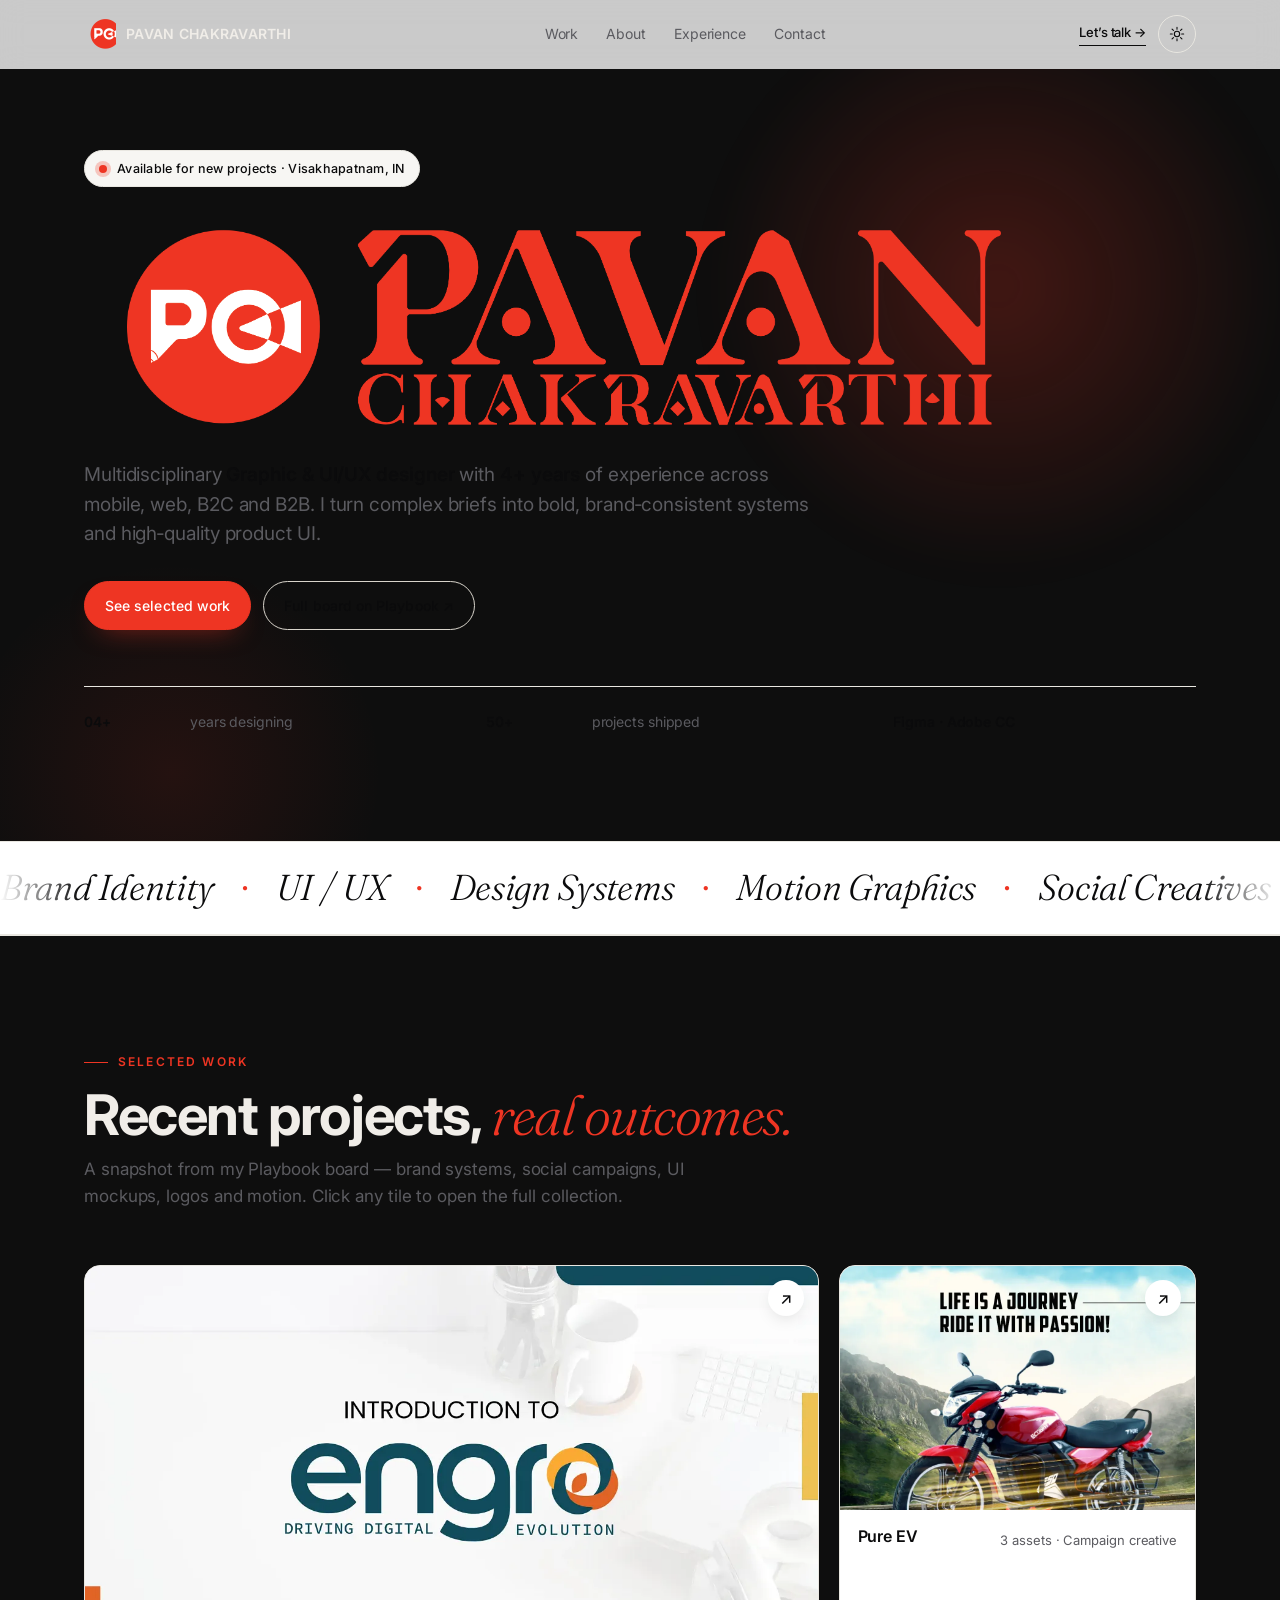
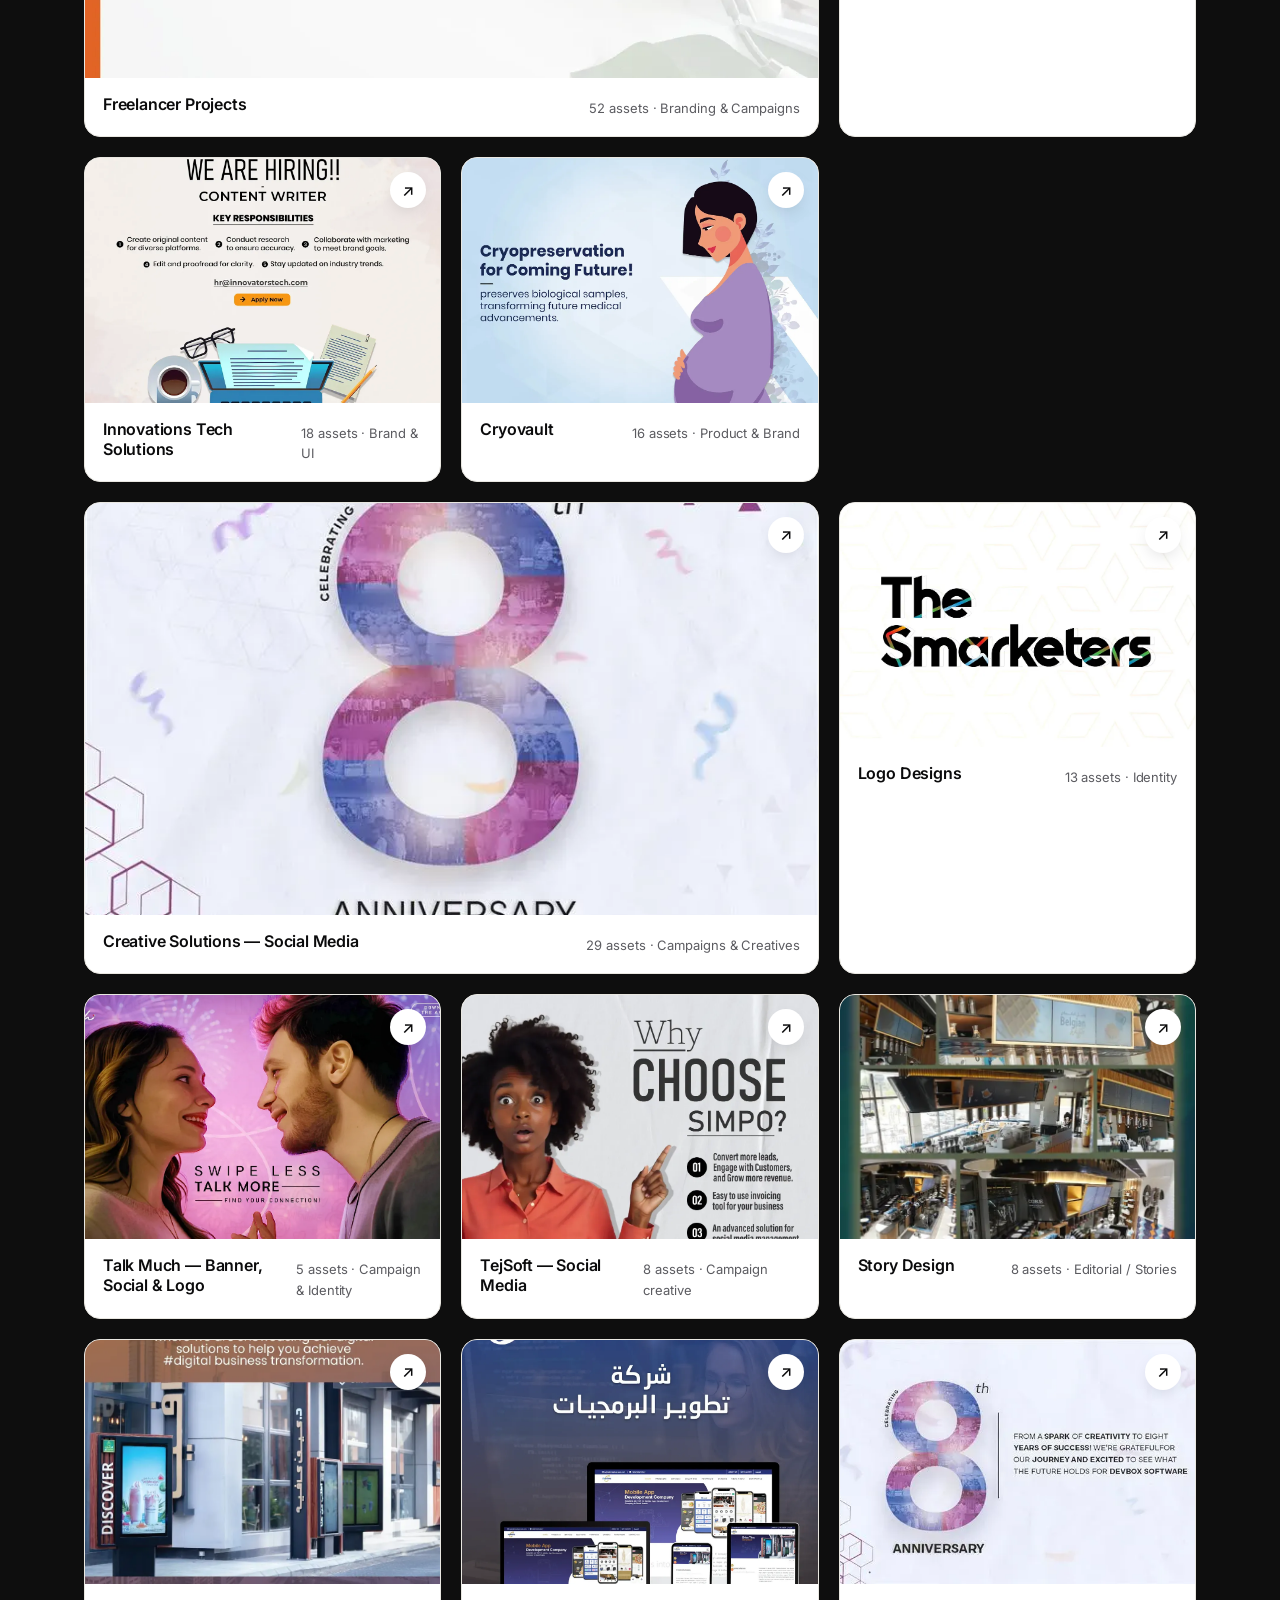
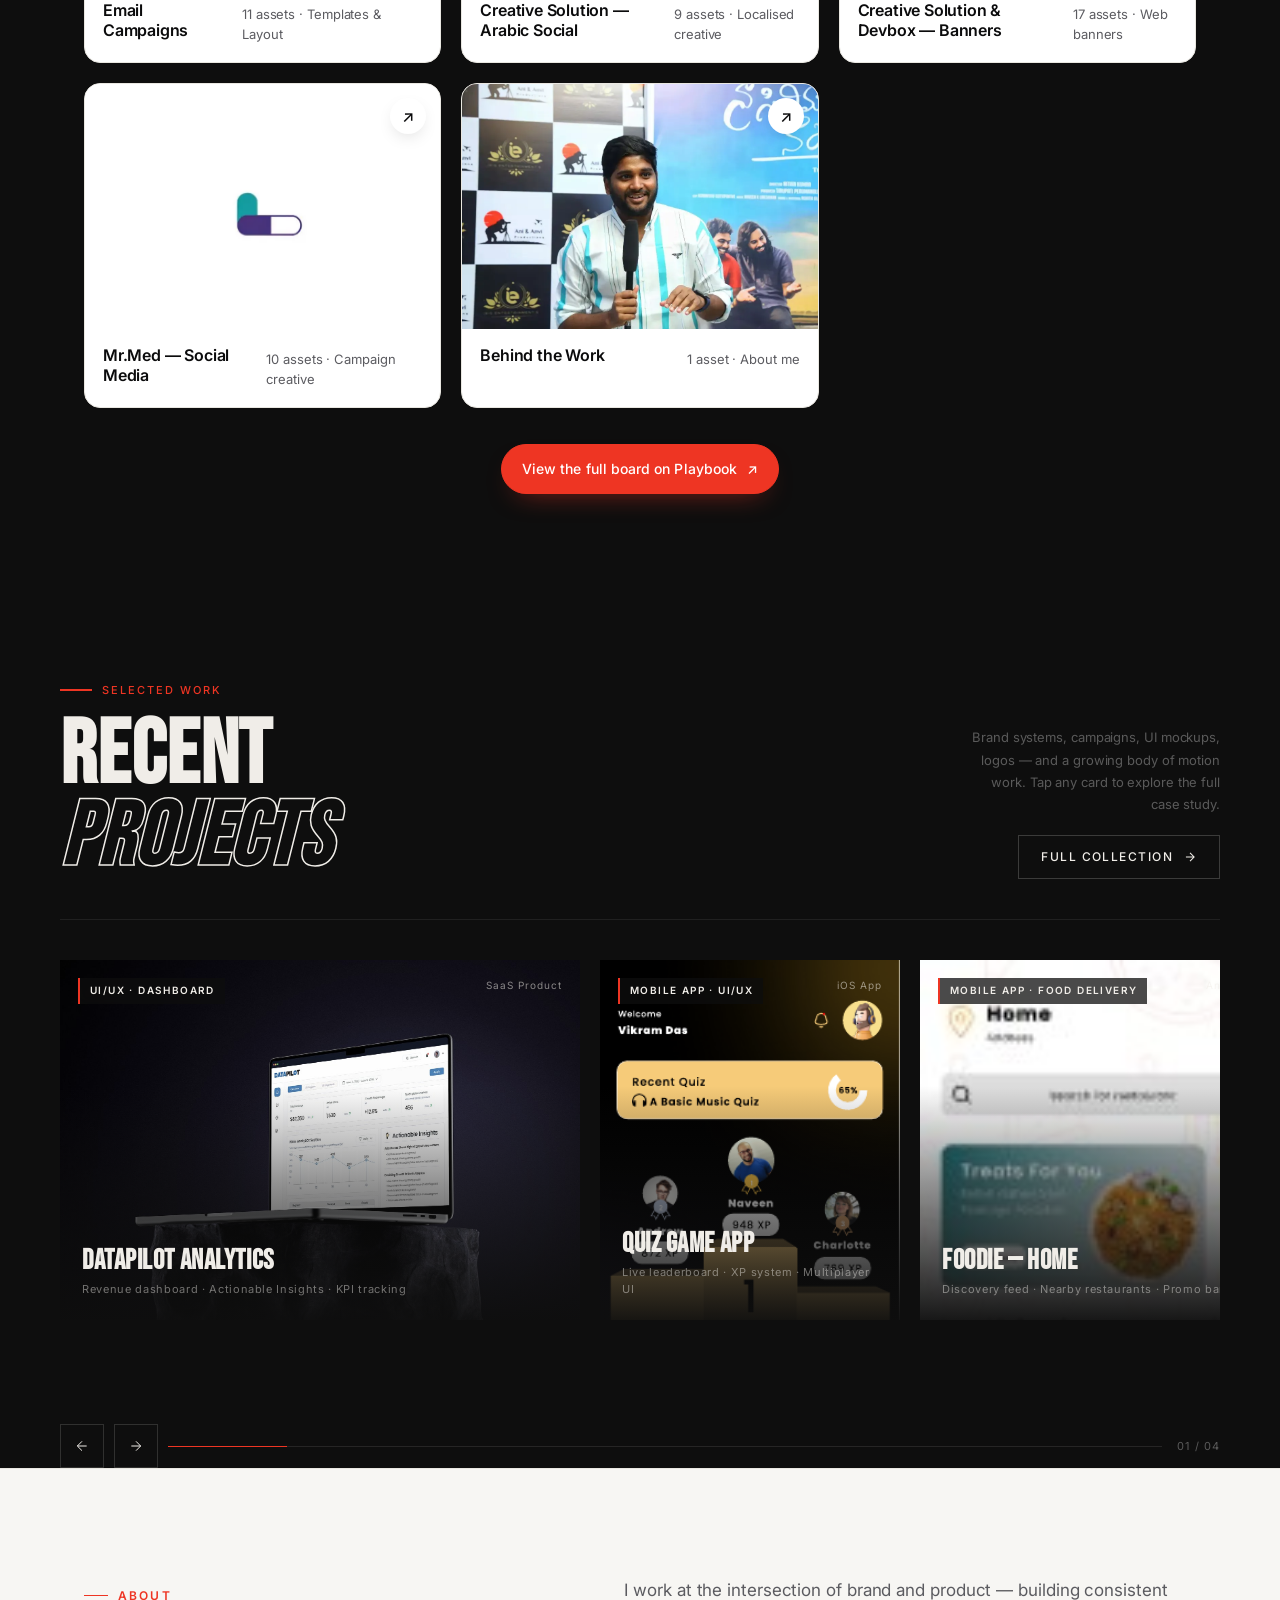
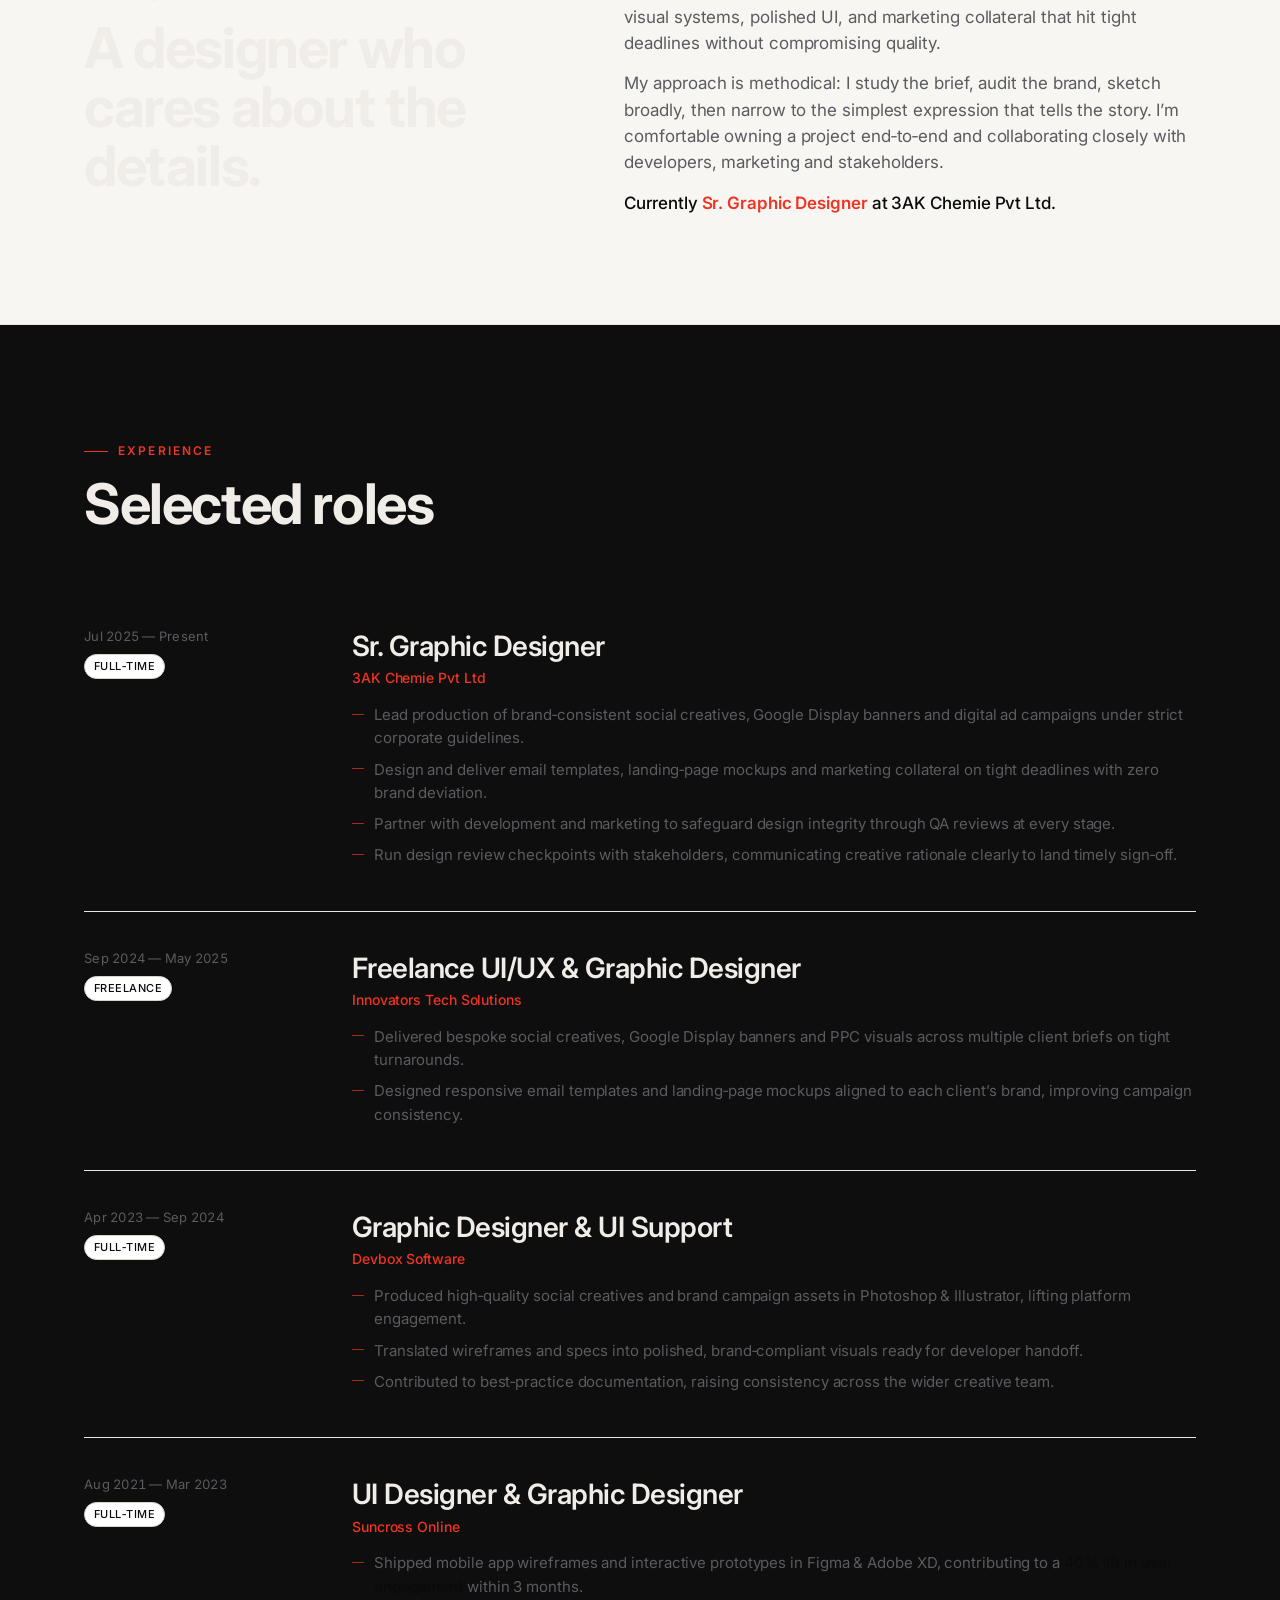
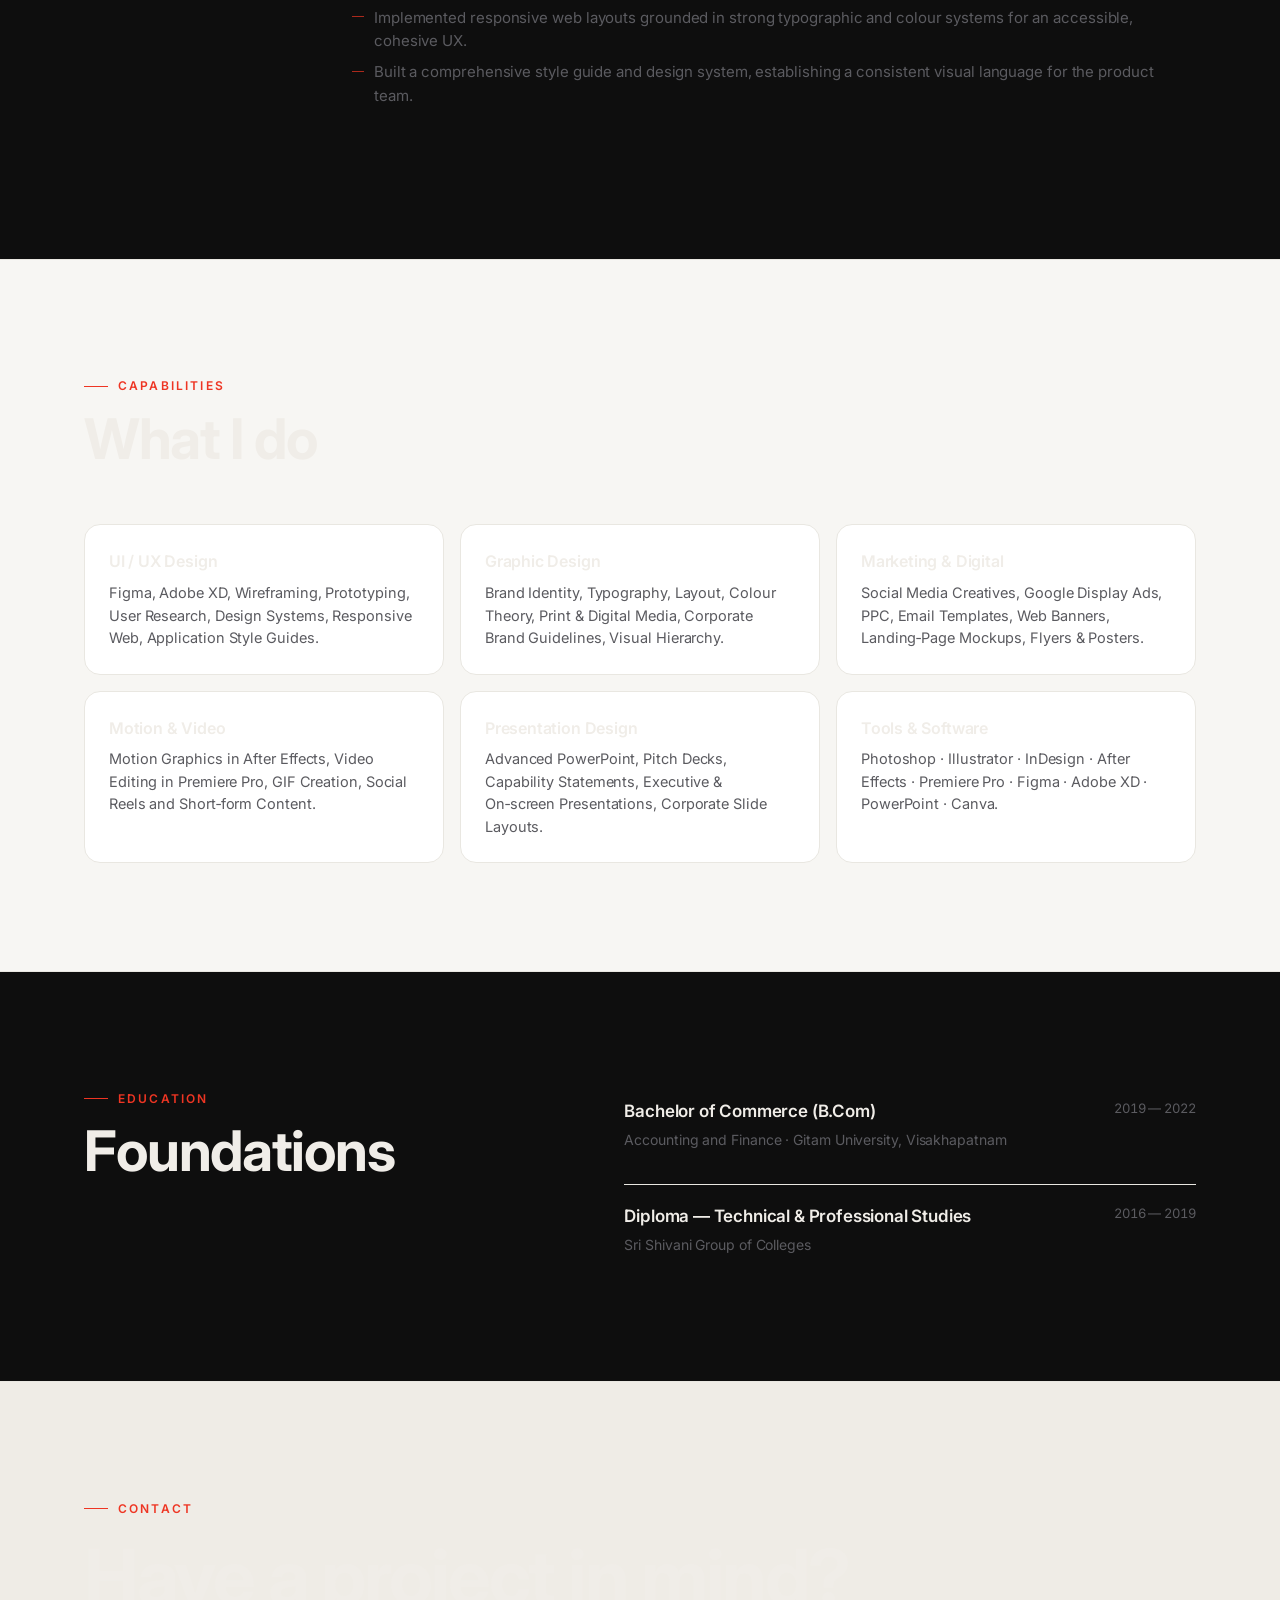
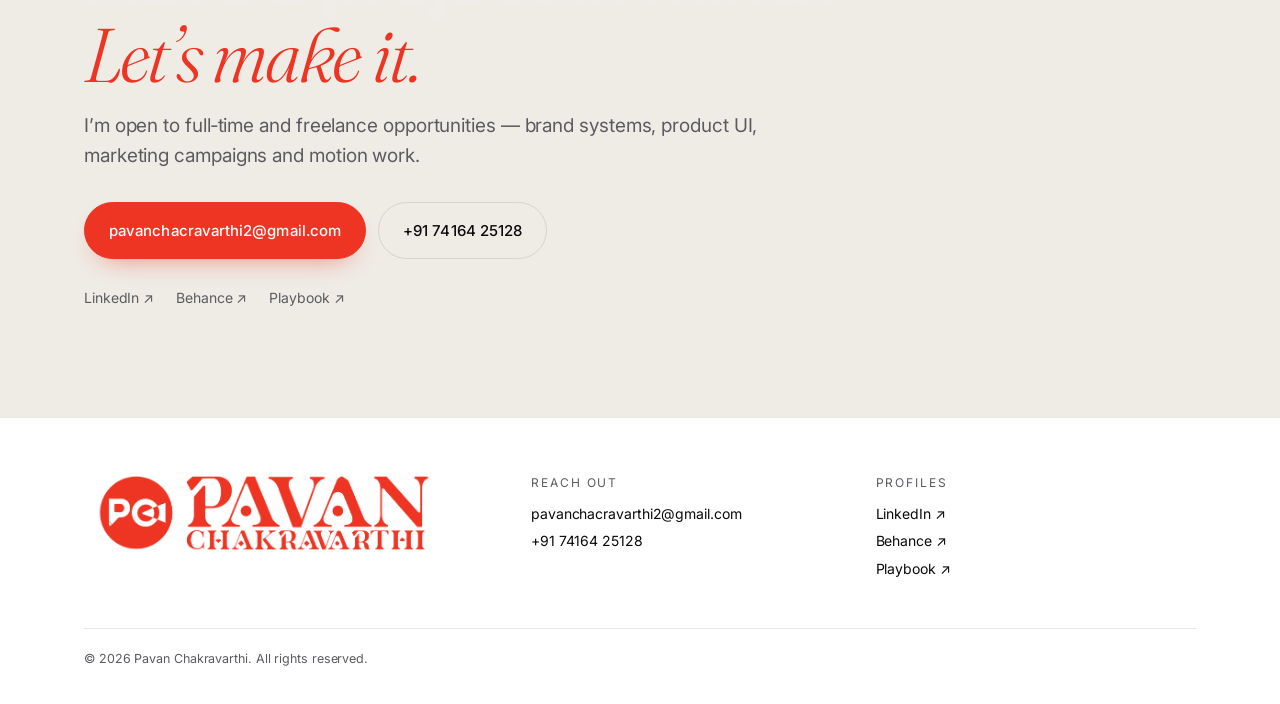
==== commit 78414b36: "Update index.html" ====
--- a/index.html
+++ b/index.html
@@ -328,7 +328,7 @@
           </div>
         </div>
       </section>
-<!DOCTYPE html>
+  <!DOCTYPE html>
 <html lang="en">
 <head>
 <meta charset="UTF-8">
@@ -810,23 +810,7 @@
         </a>
       </article>
 
-      <!-- Card 5: Engro / Freelancer placeholder (wide) -->
-      <article class="card card--wide">
-        <div class="card__img-placeholder img-engro">
-          <span class="ph-logo">ENGRO</span>
-        </div>
-        <div class="card__tag">Branding &amp; Campaigns</div>
-        <span class="card__count">52 assets</span>
-        <div class="card__overlay"></div>
-        <div class="card__info">
-          <h3 class="card__title">Freelancer Projects</h3>
-          <p class="card__sub">Engro · Driving Digital Evolution</p>
-        </div>
-        <div class="card__reveal"></div>
-        <a class="card__link" href="https://www.behance.net/pavancbasina" target="_blank" aria-label="Open project">
-          <svg viewBox="0 0 24 24"><path d="M7 17L17 7M17 7H7M17 7v10"/></svg>
-        </a>
-      </article>
+      
 
     </div><!-- end rail -->
   </div>
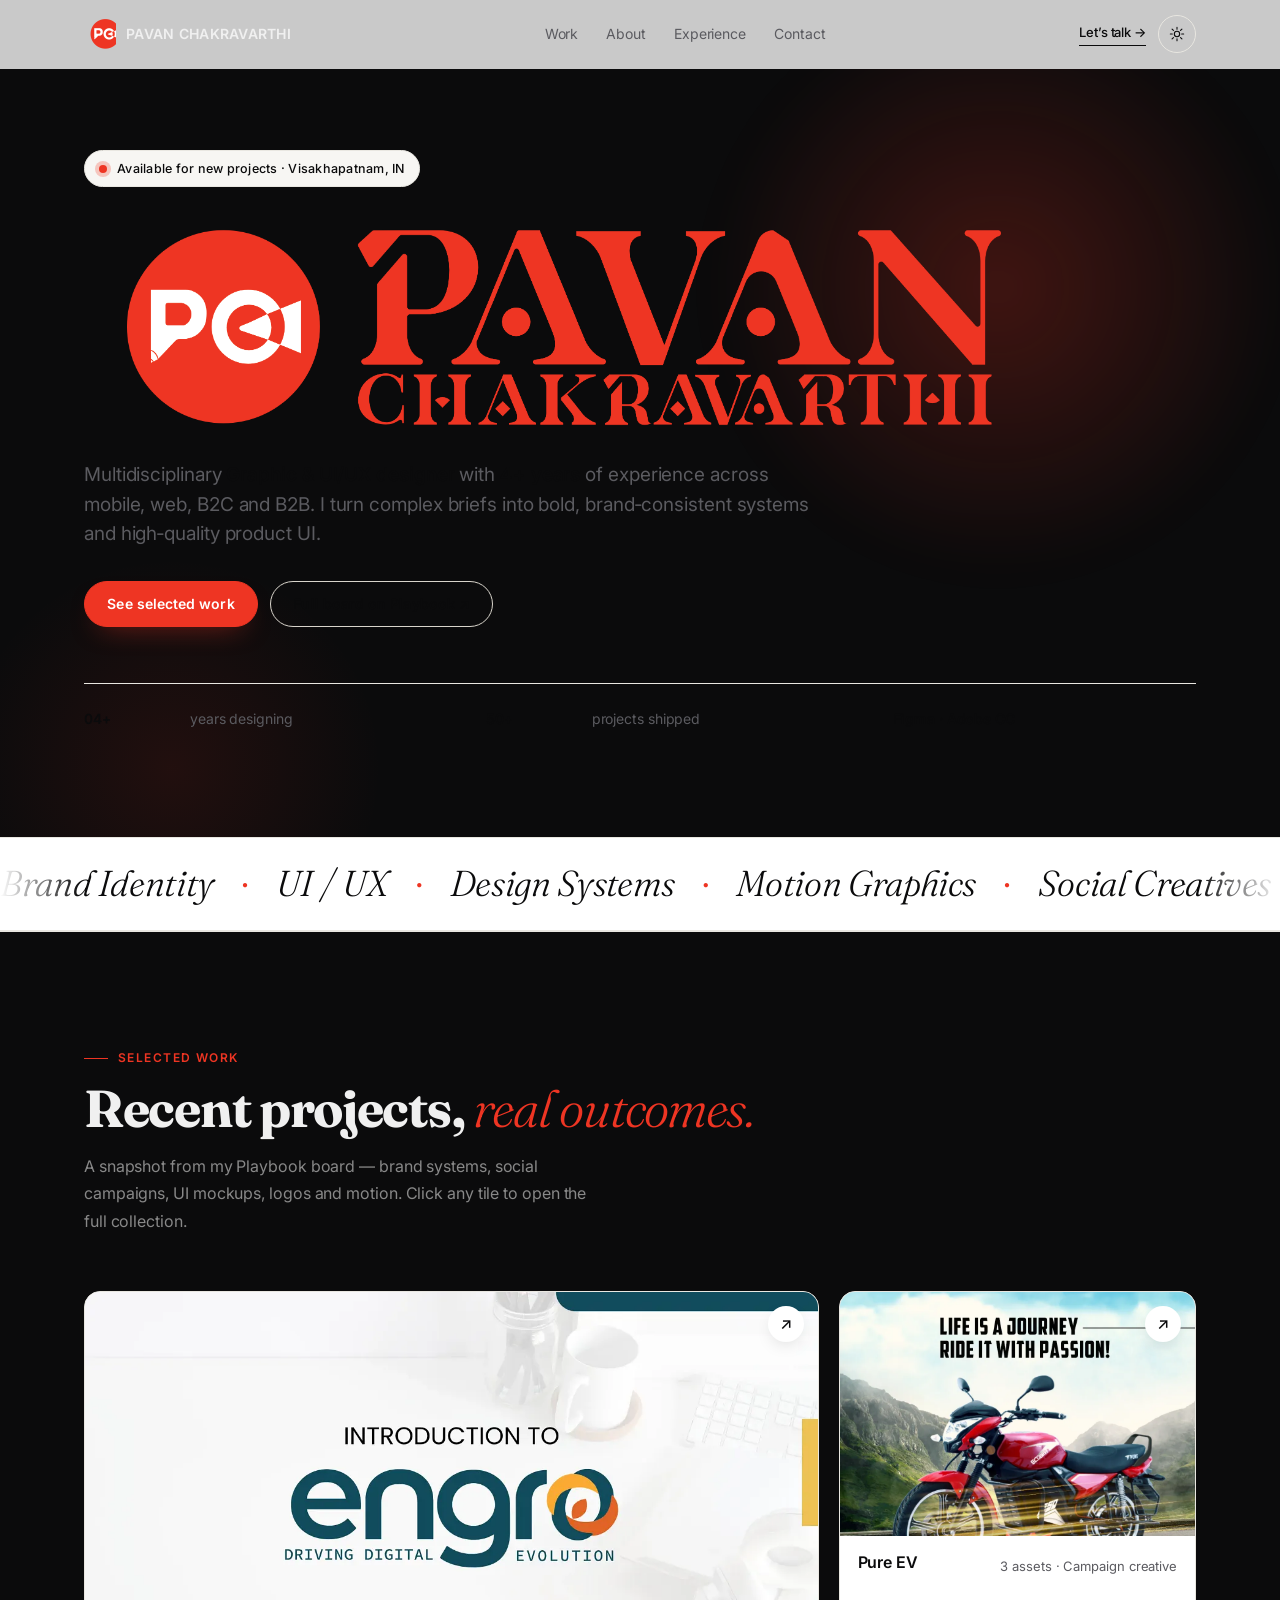
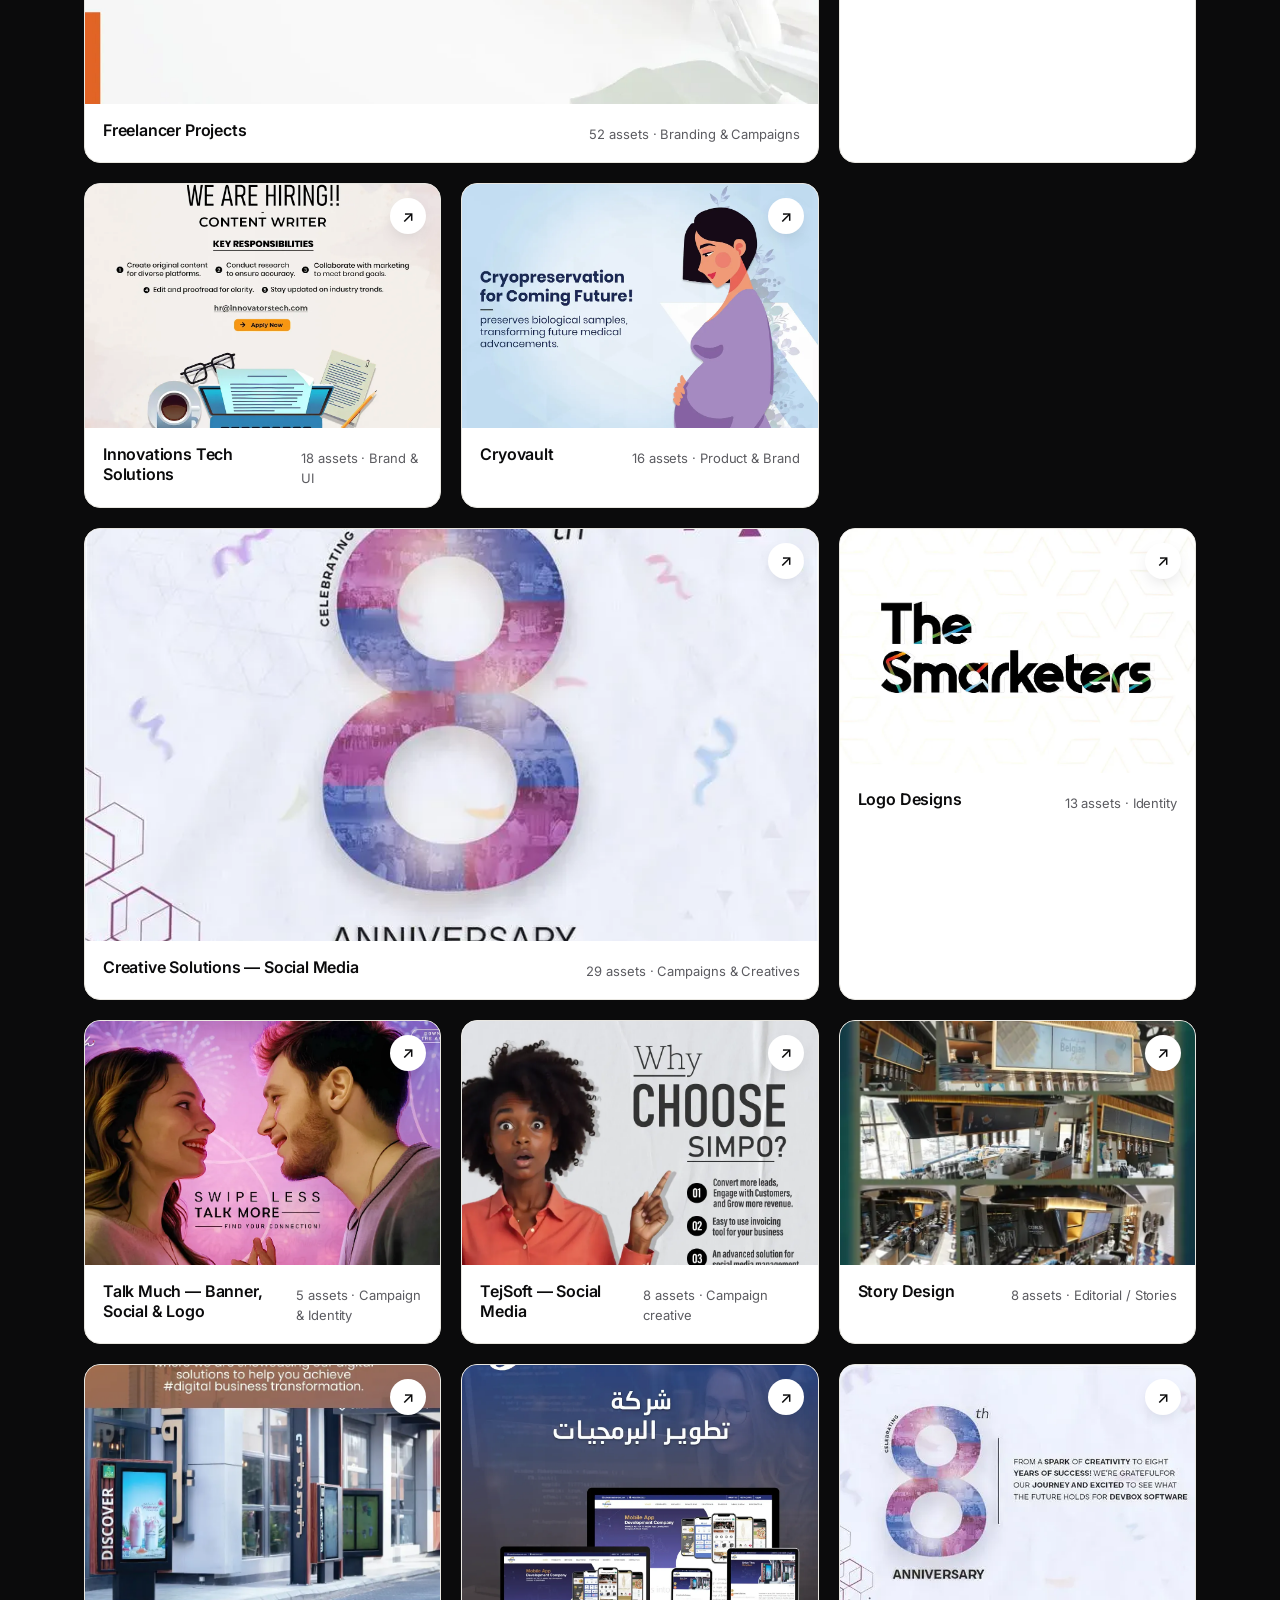
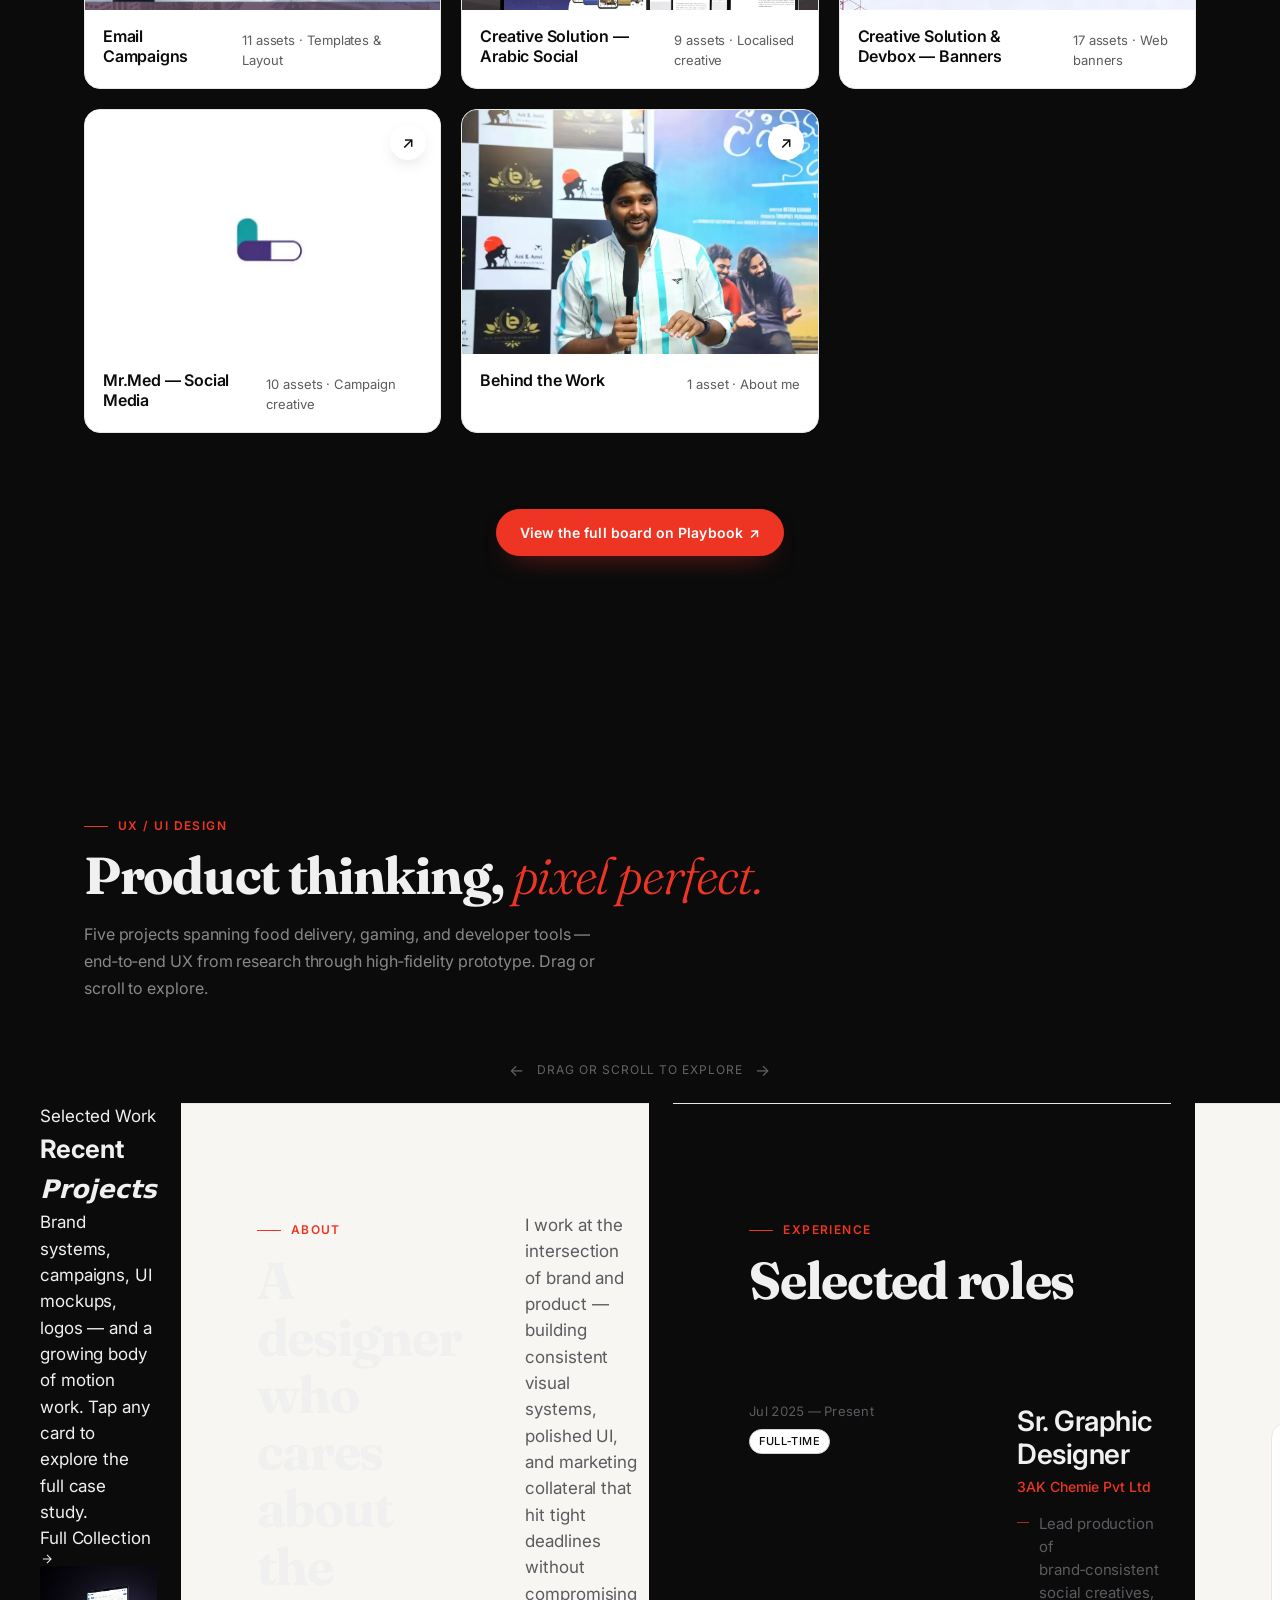
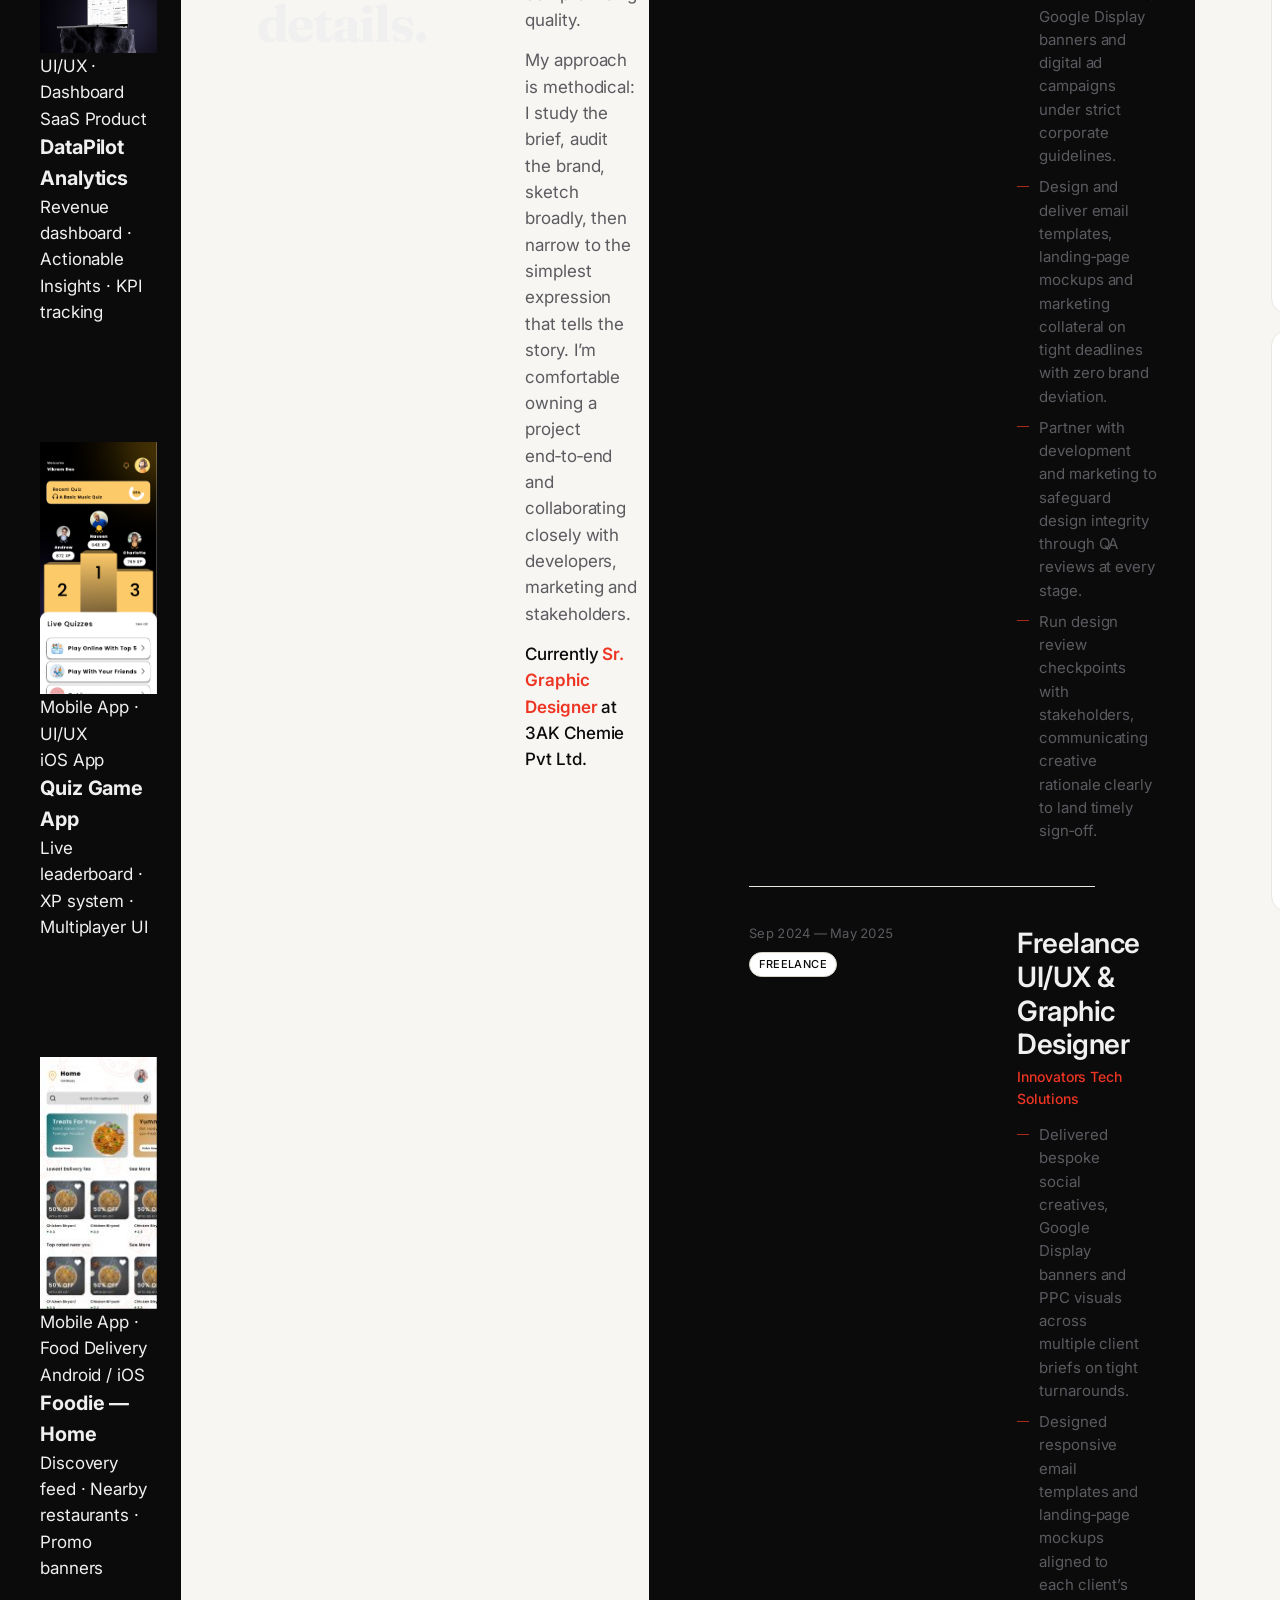
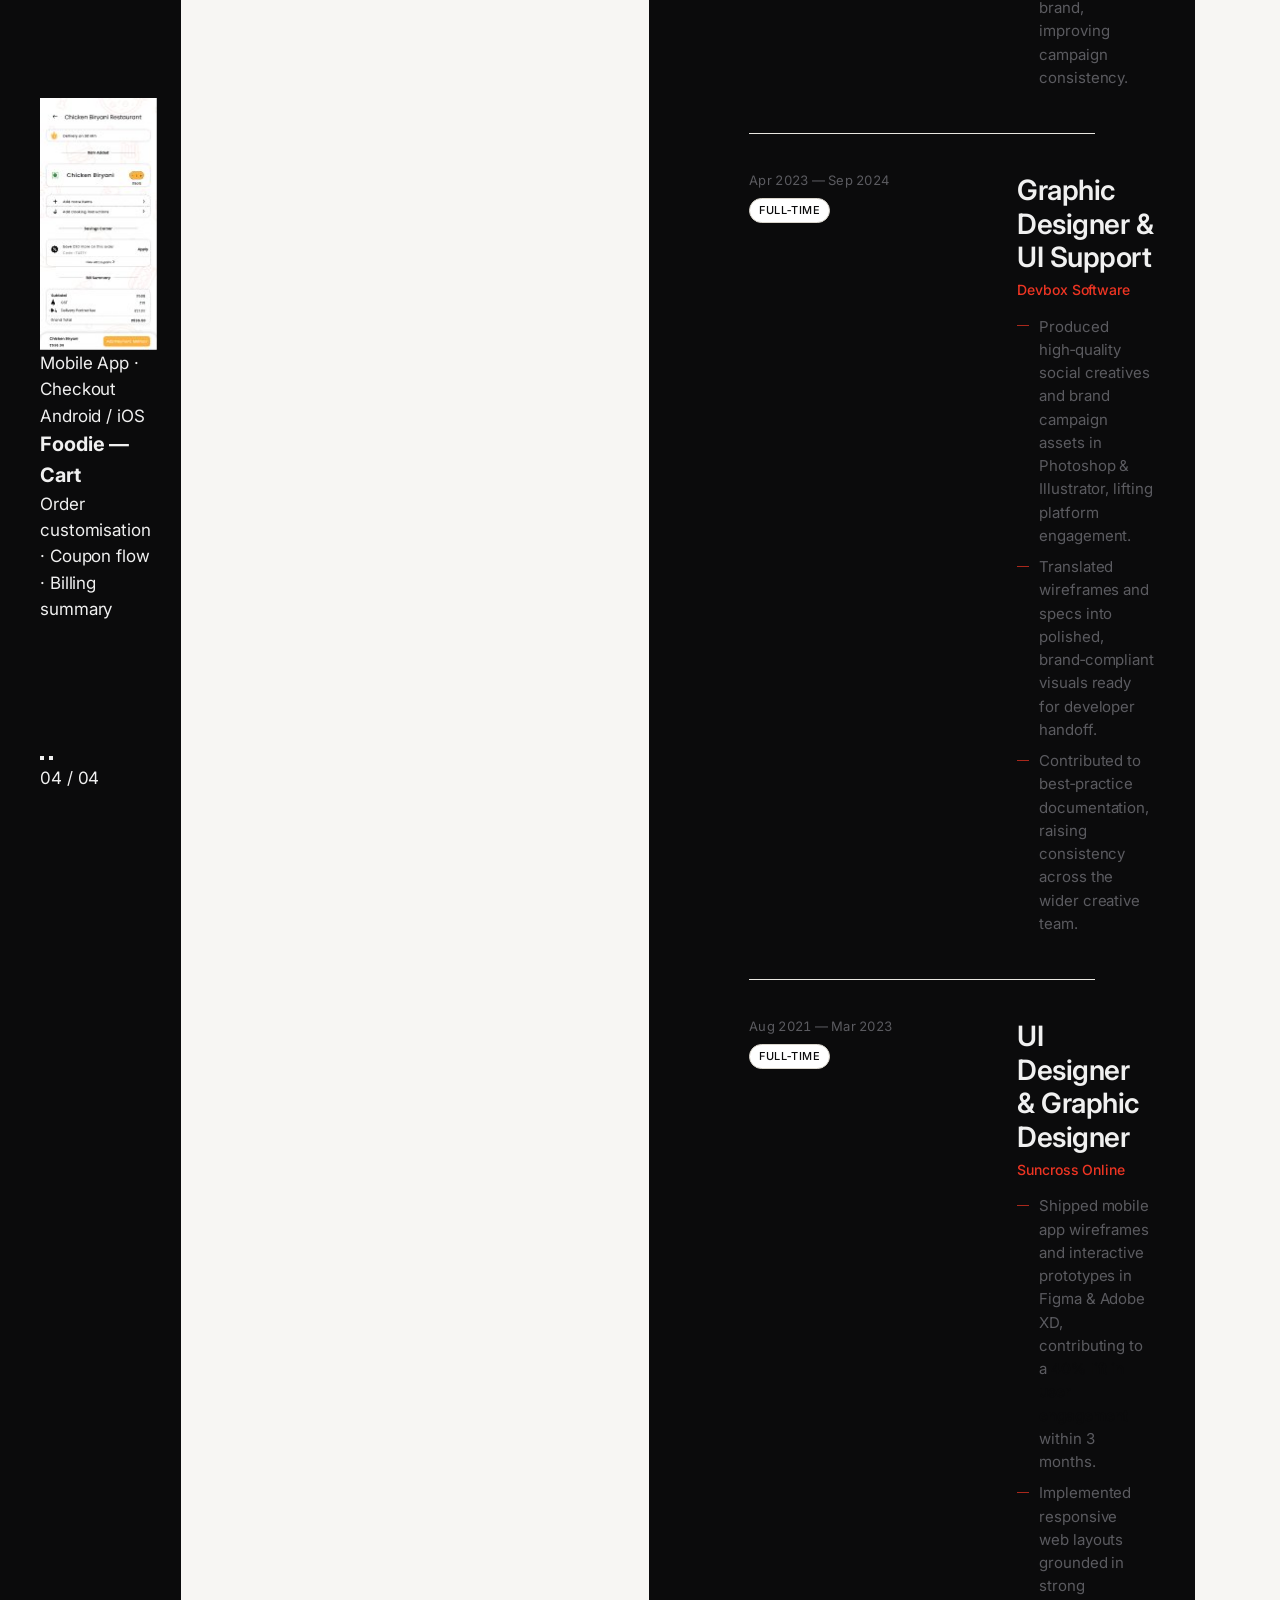
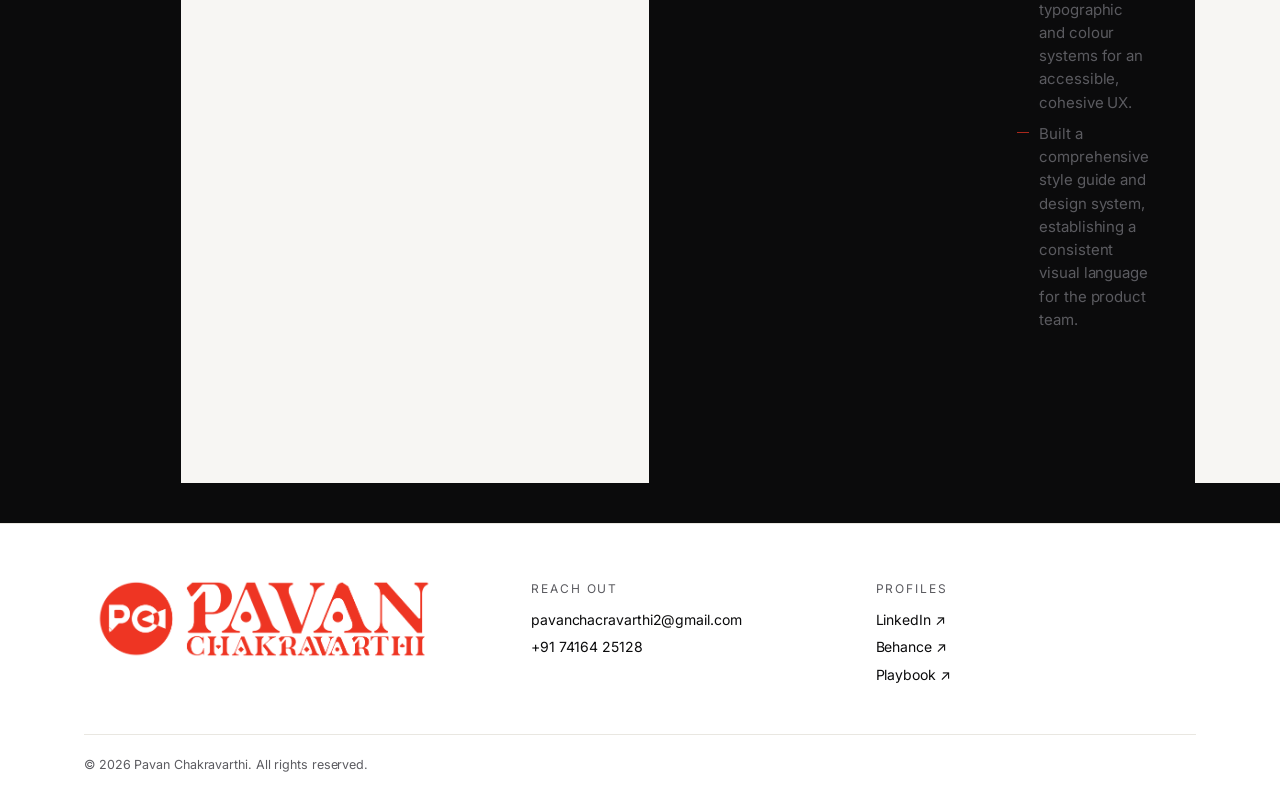
==== commit 97cd56dc: "Refactor index.html for UX/UI enhancements Updated HTML structure and styles for improved UX/UI desi" ====
--- a/index.html
+++ b/index.html
@@ -328,396 +328,240 @@
           </div>
         </div>
       </section>
-  <!DOCTYPE html>
+  <!doctype html>
 <html lang="en">
-<head>
-<meta charset="UTF-8">
-<meta name="viewport" content="width=device-width, initial-scale=1.0">
-<title>Selected Work — Pavan Chakravarthi</title>
-<link href="https://fonts.googleapis.com/css2?family=Bebas+Neue&family=Inter:wght@300;400;500;600&display=swap" rel="stylesheet">
-<style>
-  *, *::before, *::after { box-sizing: border-box; margin: 0; padding: 0; }
-
-  :root {
-    --black:   #0E0E0E;
-    --off:     #F0EDE8;
-    --red:     #EE3523;
-    --gold:    #C9A84C;
-    --mid:     #1C1C1C;
-    --muted:   #5A5A5A;
-  }
-
-  body {
-    background: var(--black);
-    color: var(--off);
-    font-family: 'Inter', sans-serif;
-    overflow-x: hidden;
-  }
-
-  /* ── SECTION HEADER ── */
-  .works-header {
-    padding: 80px 60px 0;
-    display: flex;
-    align-items: flex-end;
-    justify-content: space-between;
-    gap: 24px;
-    flex-wrap: wrap;
-  }
-
-  .works-eyebrow {
-    display: flex;
-    align-items: center;
-    gap: 10px;
-    margin-bottom: 16px;
-  }
-
-  .works-eyebrow span {
-    display: block;
-    width: 32px;
-    height: 2px;
-    background: var(--red);
-  }
-
-  .works-eyebrow p {
-    font-size: 11px;
-    letter-spacing: 0.18em;
-    text-transform: uppercase;
-    color: var(--red);
-    font-weight: 500;
-  }
-
-  .works-title {
-    font-family: 'Bebas Neue', sans-serif;
-    font-size: clamp(52px, 7vw, 96px);
-    line-height: 0.92;
-    letter-spacing: 0.01em;
-    color: var(--off);
-  }
-
-  .works-title em {
-    font-style: italic;
-    color: transparent;
-    -webkit-text-stroke: 1.5px var(--off);
-  }
-
-  .works-meta {
-    text-align: right;
-    max-width: 260px;
-  }
-
-  .works-meta p {
-    font-size: 13px;
-    color: var(--muted);
-    line-height: 1.7;
-    margin-bottom: 20px;
-  }
-
-  .view-all {
-    display: inline-flex;
-    align-items: center;
-    gap: 10px;
-    font-size: 12px;
-    font-weight: 500;
-    letter-spacing: 0.12em;
-    text-transform: uppercase;
-    color: var(--off);
-    text-decoration: none;
-    padding: 12px 22px;
-    border: 1px solid rgba(240,237,232,0.2);
-    transition: border-color 0.25s, color 0.25s, background 0.25s;
-  }
-
-  .view-all:hover {
-    border-color: var(--red);
-    color: var(--red);
-  }
-
-  .view-all svg { transition: transform 0.25s; }
-  .view-all:hover svg { transform: translateX(4px); }
-
-  /* ── DIVIDER ── */
-  .divider {
-    width: calc(100% - 120px);
-    margin: 40px 60px 0;
-    height: 1px;
-    background: rgba(240,237,232,0.08);
-  }
-
-  /* ── SCROLL RAIL ── */
-  .works-rail-wrap {
-    position: relative;
-    padding: 40px 60px 60px;
-    overflow: hidden;
-  }
-
-  .works-rail {
-    display: flex;
-    gap: 20px;
-    overflow-x: auto;
-    scroll-snap-type: x mandatory;
-    scroll-behavior: smooth;
-    -webkit-overflow-scrolling: touch;
-    padding-bottom: 16px;
-    cursor: grab;
-  }
-
-  .works-rail:active { cursor: grabbing; }
-
-  .works-rail::-webkit-scrollbar { height: 2px; }
-  .works-rail::-webkit-scrollbar-track { background: rgba(240,237,232,0.05); }
-  .works-rail::-webkit-scrollbar-thumb { background: var(--red); border-radius: 0; }
-
-  /* ── PROJECT CARD ── */
-  .card {
-    flex: 0 0 auto;
-    scroll-snap-align: start;
-    position: relative;
-    overflow: hidden;
-    border-radius: 0;
-    background: var(--mid);
-  }
-
-  /* Size variants */
-  .card--wide  { width: 520px; height: 360px; }
-  .card--tall  { width: 300px; height: 360px; }
-  .card--sq    { width: 380px; height: 360px; }
-
-  /* Image fill */
-  .card__img {
-    width: 100%;
-    height: 100%;
-    object-fit: cover;
-    display: block;
-    transition: transform 0.6s cubic-bezier(0.25, 0.46, 0.45, 0.94),
-                filter 0.4s ease;
-    filter: saturate(0.85);
-  }
-
-  .card:hover .card__img {
-    transform: scale(1.05);
-    filter: saturate(1);
-  }
-
-  /* Category tag — top left */
-  .card__tag {
-    position: absolute;
-    top: 18px;
-    left: 18px;
-    z-index: 3;
-    font-size: 10px;
-    letter-spacing: 0.14em;
-    text-transform: uppercase;
-    font-weight: 600;
-    color: var(--off);
-    background: rgba(14,14,14,0.75);
-    backdrop-filter: blur(6px);
-    padding: 5px 10px;
-    border-left: 2px solid var(--red);
-  }
-
-  /* Count tag — top right */
-  .card__count {
-    position: absolute;
-    top: 18px;
-    right: 18px;
-    z-index: 3;
-    font-size: 10px;
-    letter-spacing: 0.1em;
-    color: rgba(240,237,232,0.55);
-    font-weight: 400;
-  }
-
-  /* Gradient overlay always visible slightly */
-  .card__overlay {
-    position: absolute;
-    inset: 0;
-    background: linear-gradient(
-      to top,
-      rgba(14,14,14,0.96) 0%,
-      rgba(14,14,14,0.45) 38%,
-      transparent 65%
-    );
-    transition: opacity 0.35s ease;
-    z-index: 2;
-  }
-
-  /* Info bar */
-  .card__info {
-    position: absolute;
-    bottom: 0;
-    left: 0;
-    right: 0;
-    z-index: 4;
-    padding: 20px 22px 22px;
-    display: flex;
-    flex-direction: column;
-    gap: 6px;
-  }
-
-  .card__title {
-    font-family: 'Bebas Neue', sans-serif;
-    font-size: clamp(22px, 2.5vw, 28px);
-    letter-spacing: 0.02em;
-    color: var(--off);
-    line-height: 1;
-    transition: color 0.25s;
-  }
-
-  .card:hover .card__title { color: #fff; }
-
-  .card__sub {
-    font-size: 11px;
-    color: rgba(240,237,232,0.45);
-    letter-spacing: 0.06em;
-    font-weight: 400;
-    transition: color 0.3s;
-  }
-
-  /* Red reveal bar */
-  .card__reveal {
-    position: absolute;
-    bottom: 0;
-    left: 0;
-    width: 100%;
-    height: 3px;
-    background: var(--red);
-    transform: scaleX(0);
-    transform-origin: left;
-    transition: transform 0.4s cubic-bezier(0.22, 1, 0.36, 1);
-    z-index: 5;
-  }
-
-  .card:hover .card__reveal { transform: scaleX(1); }
-
-  /* Arrow link */
-  .card__link {
-    position: absolute;
-    top: 14px;
-    right: 14px;
-    z-index: 6;
-    width: 34px;
-    height: 34px;
-    display: flex;
-    align-items: center;
-    justify-content: center;
-    background: rgba(14,14,14,0.7);
-    backdrop-filter: blur(6px);
-    border-radius: 50%;
-    text-decoration: none;
-    opacity: 0;
-    transform: scale(0.8);
-    transition: opacity 0.3s, transform 0.3s, background 0.25s;
-  }
-
-  .card:hover .card__link {
-    opacity: 1;
-    transform: scale(1);
-  }
-
-  .card__link:hover { background: var(--red); }
-
-  .card__link svg { width: 14px; height: 14px; fill: var(--off); }
-
-  /* ── PLACEHOLDER images using CSS gradients (replace with real images) ── */
-  .img-engro   { background: linear-gradient(135deg, #d9d5c8 0%, #a8a49a 100%); }
-  .img-pure    { background: linear-gradient(135deg, #2d5a2d 0%, #1a3a1a 100%); }
-  .img-innov   { background: linear-gradient(135deg, #1c2b4a 0%, #0e1a2e 100%); }
-  .img-cryo    { background: linear-gradient(135deg, #5b3d7e 0%, #2d1f45 100%); }
-  .img-social  { background: linear-gradient(135deg, #e8446a 0%, #7b1d40 100%); }
-  .img-logo    { background: linear-gradient(135deg, #1a1a1a 0%, #0a0a0a 100%); }
-  .img-motion  { background: linear-gradient(135deg, #ff6b35 0%, #8b2500 100%); }
-
-  /* Fake image content inside placeholders */
-  .card__img-placeholder {
-    width: 100%;
-    height: 100%;
-    display: flex;
-    align-items: center;
-    justify-content: center;
-    transition: transform 0.6s cubic-bezier(0.25, 0.46, 0.45, 0.94);
-  }
-
-  .card:hover .card__img-placeholder { transform: scale(1.05); }
-
-  .card__img-placeholder .ph-logo {
-    font-family: 'Bebas Neue', sans-serif;
-    font-size: 42px;
-    letter-spacing: 0.06em;
-    color: rgba(255,255,255,0.18);
-    text-align: center;
-    user-select: none;
-    pointer-events: none;
-  }
-
-  /* ── NAV ARROWS ── */
-  .rail-nav {
-    display: flex;
-    align-items: center;
-    gap: 10px;
-    margin-top: 28px;
-    padding: 0 60px;
-  }
-
-  .rail-btn {
-    width: 44px;
-    height: 44px;
-    display: flex;
-    align-items: center;
-    justify-content: center;
-    border: 1px solid rgba(240,237,232,0.15);
-    background: transparent;
-    cursor: pointer;
-    transition: border-color 0.2s, background 0.2s;
-  }
-
-  .rail-btn:hover { border-color: var(--red); background: rgba(238,53,35,0.08); }
-  .rail-btn svg { width: 16px; height: 16px; stroke: var(--off); fill: none; stroke-width: 1.5; }
-
-  .rail-progress {
-    flex: 1;
-    height: 1px;
-    background: rgba(240,237,232,0.1);
-    position: relative;
-    overflow: hidden;
-  }
-
-  .rail-progress-fill {
-    position: absolute;
-    top: 0;
-    left: 0;
-    height: 100%;
-    background: var(--red);
-    width: 25%;
-    transition: width 0.4s ease;
-  }
-
-  .rail-counter {
-    font-size: 11px;
-    color: var(--muted);
-    letter-spacing: 0.1em;
-    font-weight: 400;
-    min-width: 48px;
-    text-align: right;
-  }
-
-  /* ── RESPONSIVE ── */
-  @media (max-width: 768px) {
-    .works-header { padding: 50px 24px 0; }
-    .works-meta { display: none; }
-    .divider { width: calc(100% - 48px); margin: 28px 24px 0; }
-    .works-rail-wrap { padding: 28px 24px 40px; }
-    .rail-nav { padding: 0 24px; }
-    .card--wide { width: 85vw; height: 300px; }
-    .card--tall { width: 65vw; height: 300px; }
-    .card--sq   { width: 75vw; height: 300px; }
-  }
-
-  @media (prefers-reduced-motion: reduce) {
-    *, *::before, *::after { transition: none !important; }
-  }
-</style>
-</head>
-<body>
+  <head>
+    <meta charset="utf-8" />
+    <meta name="viewport" content="width=device-width, initial-scale=1" />
+    <title>UX / UI Design — Pavan Chakravarthi</title>
+    <meta name="theme-color" content="#0b0b0c" />
+    <link rel="preconnect" href="https://fonts.googleapis.com" />
+    <link rel="preconnect" href="https://fonts.gstatic.com" crossorigin />
+    <link
+      href="https://fonts.googleapis.com/css2?family=Inter:wght@300;400;500;600;700;800&family=Fraunces:ital,opsz,wght@0,9..144,300..900;1,9..144,300..900&display=swap"
+      rel="stylesheet"
+    />
+    <style>
+      *, *::before, *::after { box-sizing: border-box; margin: 0; padding: 0; }
+
+      :root {
+        --c-bg:           #0b0b0c;
+        --c-surface:      #1a1a1e;
+        --c-border:       rgba(255,255,255,.08);
+        --c-text:         #f0f0f0;
+        --c-muted:        #888;
+        --c-accent:       #ee3523;
+        --c-accent-glow:  rgba(238,53,35,.18);
+        --r-card:         16px;
+        font-family: 'Inter', sans-serif;
+      }
+
+      body { background: var(--c-bg); color: var(--c-text); min-height: 100vh; }
+
+      .container { width: min(1200px, 100% - 4rem); margin-inline: auto; }
+
+      .section--uxui { padding: 5rem 0 0; overflow: hidden; }
+
+      .kicker {
+        font-size: .75rem; font-weight: 600; letter-spacing: .12em;
+        text-transform: uppercase; color: var(--c-accent); margin-bottom: .75rem;
+      }
+      .section__title {
+        font-family: 'Fraunces', serif;
+        font-size: clamp(2rem, 5vw, 3.25rem);
+        font-weight: 700; line-height: 1.1; margin-bottom: 1rem;
+      }
+      .section__title em { font-style: italic; color: var(--c-accent); }
+      .section__lede { font-size: 1rem; color: var(--c-muted); max-width: 52ch; line-height: 1.7; }
+
+      .uxui-outer { margin-top: 3rem; position: relative; padding-bottom: 1.5rem; }
+
+      .uxui-hint {
+        display: flex; align-items: center; gap: .75rem; justify-content: center;
+        font-size: .75rem; letter-spacing: .08em; text-transform: uppercase;
+        color: var(--c-muted); margin-bottom: 1.25rem; opacity: .7;
+      }
+      .uxui-hint__arrow { font-size: 1rem; animation: uxui-nudge 1.8s ease-in-out infinite alternate; }
+      .uxui-hint__arrow:last-child { animation-direction: alternate-reverse; }
+      @keyframes uxui-nudge {
+        from { transform: translateX(0); }
+        to   { transform: translateX(6px); }
+      }
+
+      .uxui-track {
+        display: flex; gap: 1.5rem;
+        overflow-x: auto; overflow-y: hidden;
+        scroll-snap-type: x mandatory; -webkit-overflow-scrolling: touch;
+        scrollbar-width: none;
+        padding: 0 max(2rem, calc((100vw - 1200px) / 2)) 1rem;
+        cursor: grab; user-select: none;
+      }
+      .uxui-track::-webkit-scrollbar { display: none; }
+      .uxui-track.is-dragging { cursor: grabbing; }
+
+      .uxui-card {
+        flex: 0 0 320px; scroll-snap-align: start;
+        display: flex; flex-direction: column; gap: .875rem;
+        transition: transform .25s ease;
+      }
+      .uxui-card:hover { transform: translateY(-4px); }
+
+      .uxui-card__frame {
+        width: 320px; height: 580px; border-radius: var(--r-card);
+        overflow: hidden; background: var(--c-surface);
+        border: 1px solid var(--c-border);
+        box-shadow: 0 8px 32px rgba(0,0,0,.35);
+        position: relative; transition: box-shadow .3s ease;
+      }
+      .uxui-card:hover .uxui-card__frame {
+        box-shadow: 0 16px 48px rgba(0,0,0,.5), 0 0 0 1px var(--c-accent);
+      }
+
+      /* Image fills the frame */
+      .uxui-card__frame img {
+        width: 100%; height: 100%; object-fit: cover;
+        object-position: top; display: block; border: 0;
+      }
+      /* Landscape/mockup frame — fill card edge to edge */
+      .uxui-card__frame--landscape {
+        background: #0d0d14;
+      }
+      .uxui-card__frame--landscape img {
+        object-fit: cover;
+        object-position: center center;
+        width: 100%;
+        height: 100%;
+        transform: scale(1.04);
+      }
+
+      /* Iframe */
+      .uxui-card__frame iframe {
+        width: 100%; height: 100%; border: 0; display: block; pointer-events: none;
+      }
+      .uxui-card:hover .uxui-card__frame iframe { pointer-events: auto; }
+
+      /* Placeholder */
+      .uxui-placeholder {
+        width: 100%; height: 100%; display: flex; flex-direction: column;
+        align-items: center; justify-content: center; gap: 1rem;
+        background: linear-gradient(145deg, #1a1a1e 0%, #111113 100%);
+        color: var(--c-muted);
+      }
+      .uxui-placeholder__icon {
+        width: 56px; height: 56px; border-radius: 12px;
+        background: var(--c-accent-glow); border: 1px dashed var(--c-accent);
+        display: flex; align-items: center; justify-content: center;
+        font-size: 1.5rem; opacity: .7;
+      }
+      .uxui-placeholder__text {
+        font-size: .75rem; letter-spacing: .06em;
+        text-transform: uppercase; opacity: .5;
+      }
+
+      /* Badge */
+      .uxui-card__badge {
+        position: absolute; top: .875rem; right: .875rem;
+        font-size: .65rem; font-weight: 700; letter-spacing: .1em;
+        text-transform: uppercase; padding: .3rem .65rem; border-radius: 999px;
+        background: rgba(238,53,35,.15); color: var(--c-accent);
+        border: 1px solid rgba(238,53,35,.3);
+        backdrop-filter: blur(8px); -webkit-backdrop-filter: blur(8px);
+        z-index: 2;
+      }
+
+      /* CTA card */
+      .uxui-card__frame--cta {
+        display: flex; flex-direction: column; align-items: center;
+        justify-content: center; gap: 1.5rem;
+        background: linear-gradient(135deg, var(--c-surface) 0%, var(--c-accent-glow) 100%);
+      }
+      .uxui-cta__label {
+        font-size: 1rem; font-weight: 600; text-align: center;
+        color: var(--c-text); padding: 0 2rem; line-height: 1.4;
+      }
+
+      .btn {
+        display: inline-flex; align-items: center; gap: .4rem;
+        padding: .7rem 1.4rem; border-radius: 999px;
+        font-size: .875rem; font-weight: 600; text-decoration: none;
+        transition: opacity .2s, transform .15s;
+      }
+      .btn:hover { opacity: .85; transform: translateY(-1px); }
+      .btn--primary { background: var(--c-accent); color: #fff; }
+
+      .uxui-card__info {
+        display: flex; align-items: flex-start; gap: .75rem; padding: 0 .25rem;
+      }
+      .uxui-card__num {
+        font-family: 'Fraunces', serif; font-size: 1.4rem; font-weight: 700;
+        color: var(--c-accent); line-height: 1; flex-shrink: 0; margin-top: .1rem;
+      }
+      .uxui-card__title { font-size: .9rem; font-weight: 600; color: var(--c-text); margin: 0 0 .15rem; }
+      .uxui-card__sub {
+        font-size: .75rem; color: var(--c-muted); margin: 0;
+        text-transform: uppercase; letter-spacing: .05em;
+      }
+
+      .uxui-progress {
+        height: 2px; background: var(--c-border);
+        margin: 1.25rem max(2rem, calc((100vw - 1200px) / 2)) 0;
+        border-radius: 99px; overflow: hidden;
+      }
+      .uxui-progress__bar {
+        height: 100%; background: var(--c-accent); border-radius: 99px;
+        width: 0%; transition: width .1s linear;
+      }
+
+      .uxui-nav {
+        display: flex; align-items: center; gap: 1rem;
+        justify-content: center; margin-top: 1.25rem; padding-bottom: 2.5rem;
+      }
+      .uxui-nav__btn {
+        width: 40px; height: 40px; border-radius: 50%;
+        border: 1px solid var(--c-border); background: transparent;
+        color: var(--c-text); font-size: 1.1rem; cursor: pointer;
+        display: flex; align-items: center; justify-content: center;
+        transition: background .2s, border-color .2s, color .2s;
+      }
+      .uxui-nav__btn:hover { background: var(--c-accent); border-color: var(--c-accent); color: #fff; }
+      .uxui-nav__count {
+        font-size: .8rem; color: var(--c-muted);
+        min-width: 3.5rem; text-align: center; font-variant-numeric: tabular-nums;
+      }
+
+      .work-cta { display: flex; justify-content: center; padding: 2.5rem 0 4rem; }
+
+      @media (max-width: 600px) {
+        .uxui-card { flex: 0 0 80vw; }
+        .uxui-card__frame { width: 80vw; height: 440px; }
+      }
+    </style>
+  </head>
+  <body>
+
+    <section id="uxui" class="section--uxui">
+      <div class="container">
+        <div class="section__head">
+          <p class="kicker">UX / UI Design</p>
+          <h2 class="section__title">
+            Product thinking, <em>pixel perfect.</em>
+          </h2>
+          <p class="section__lede">
+            Five projects spanning food delivery, gaming, and developer tools —
+            end‑to‑end UX from research through high‑fidelity prototype.
+            Drag or scroll to explore.
+          </p>
+        </div>
+      </div>
+
+      <div class="uxui-outer">
+        <div class="uxui-hint" aria-hidden="true">
+          <span class="uxui-hint__arrow">←</span>
+          <span>drag or scroll to explore</span>
+          <span class="uxui-hint__arrow">→</span>
+        </div>
+
+        <div class="uxui-track" id="uxuiTrack">
 
 <!-- ══════════════ SECTION HEADER ══════════════ -->
 <section>
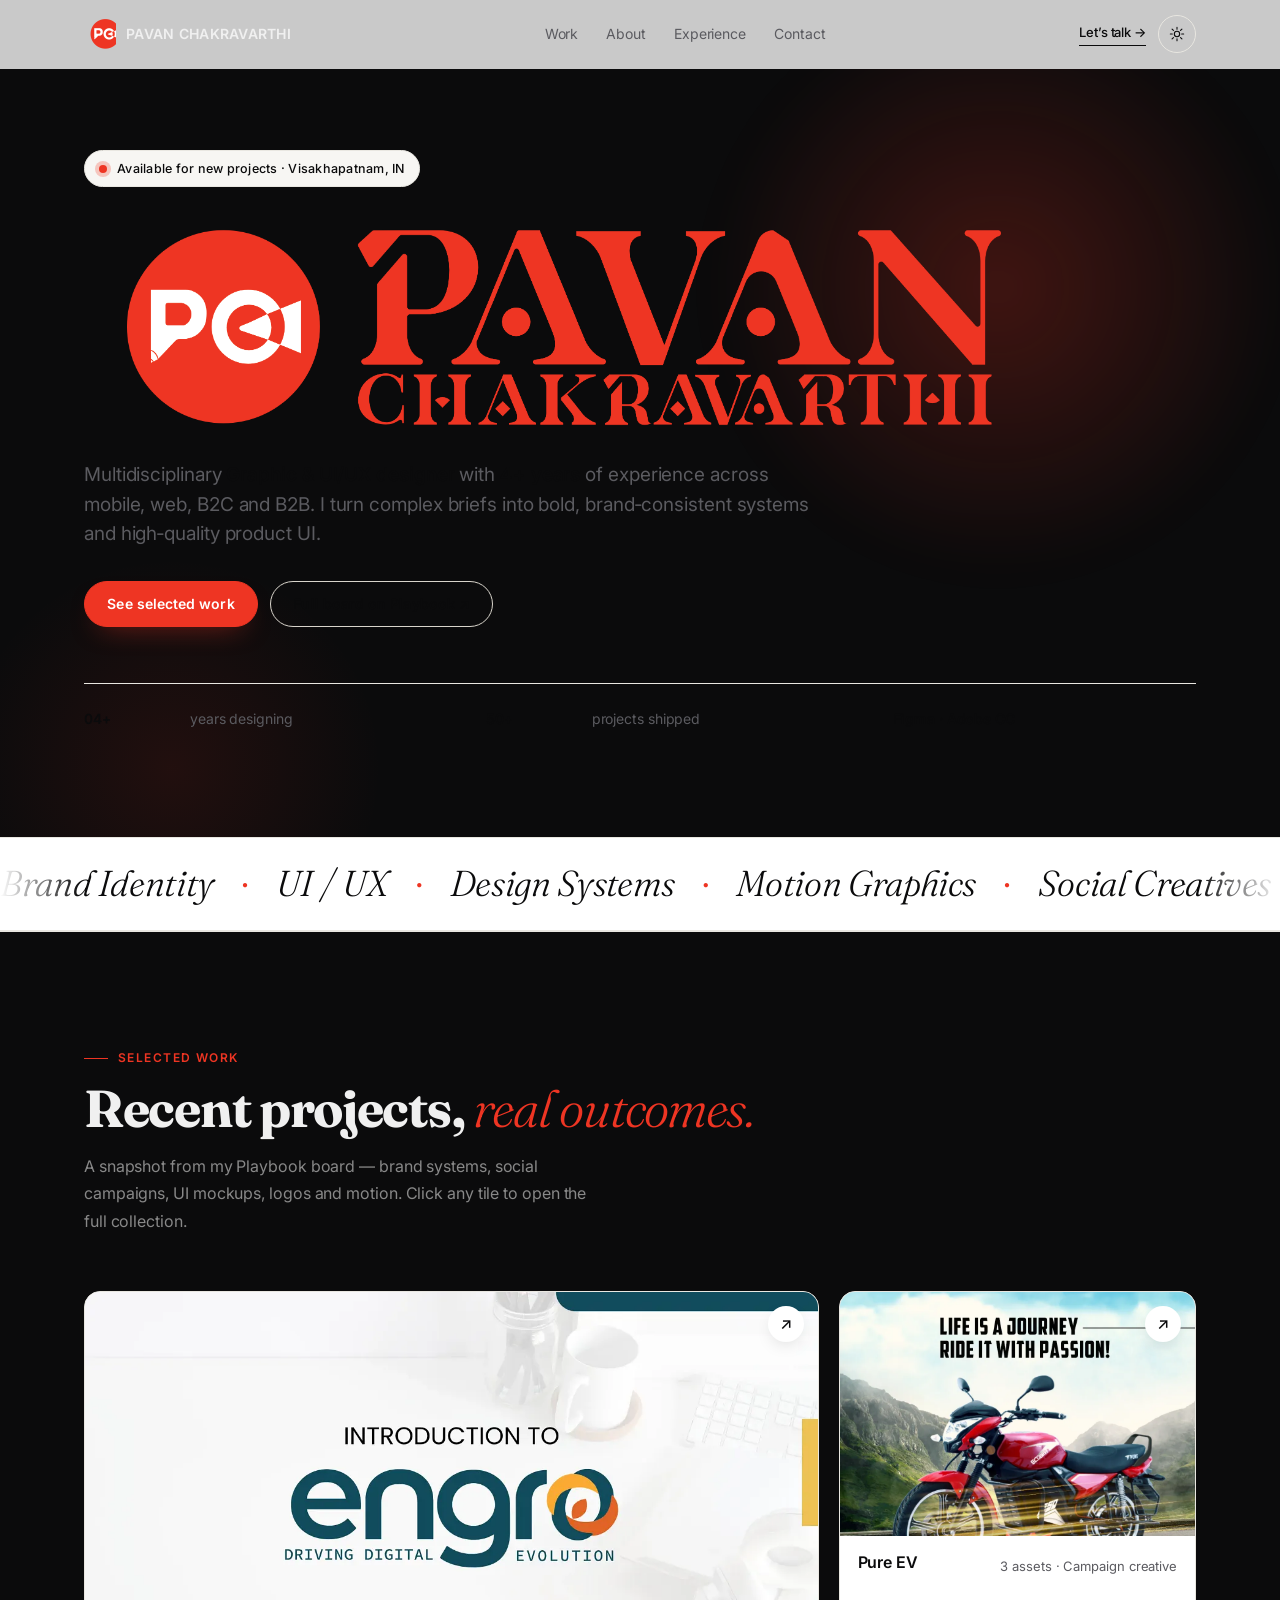
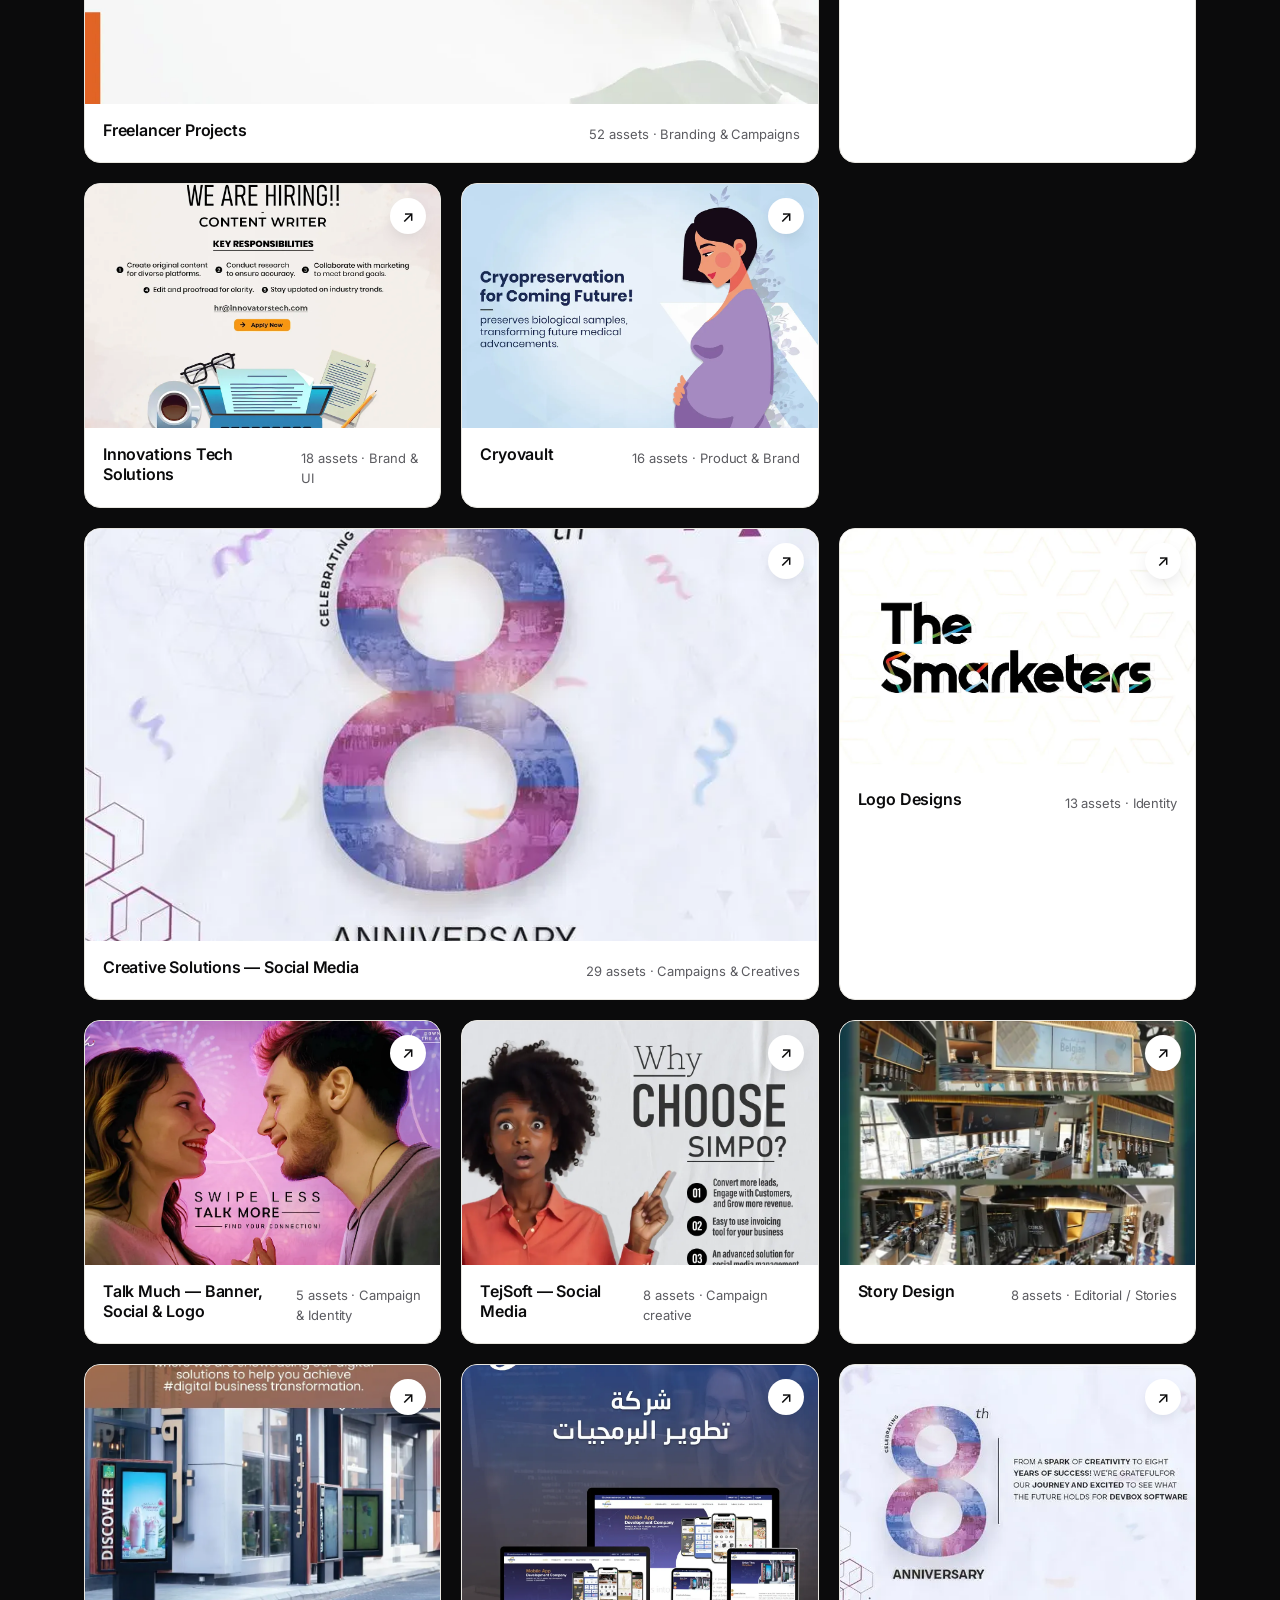
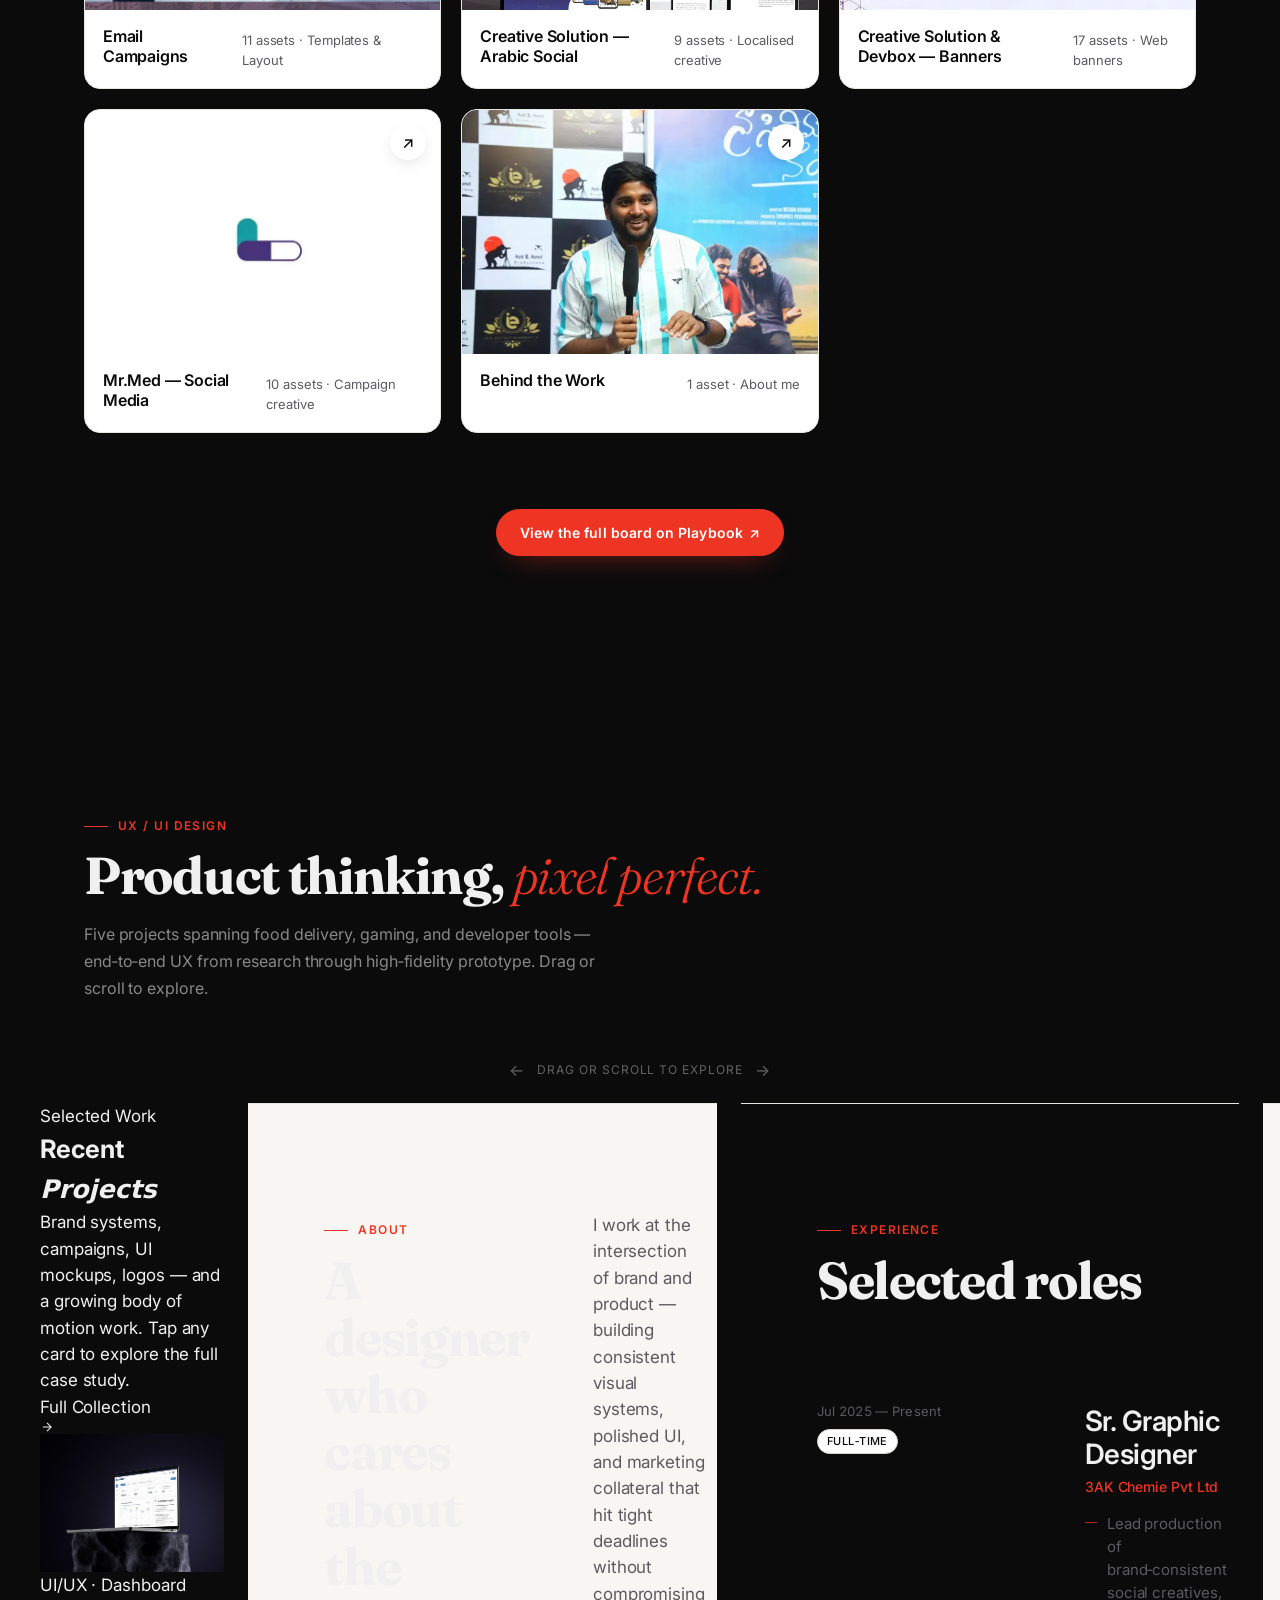
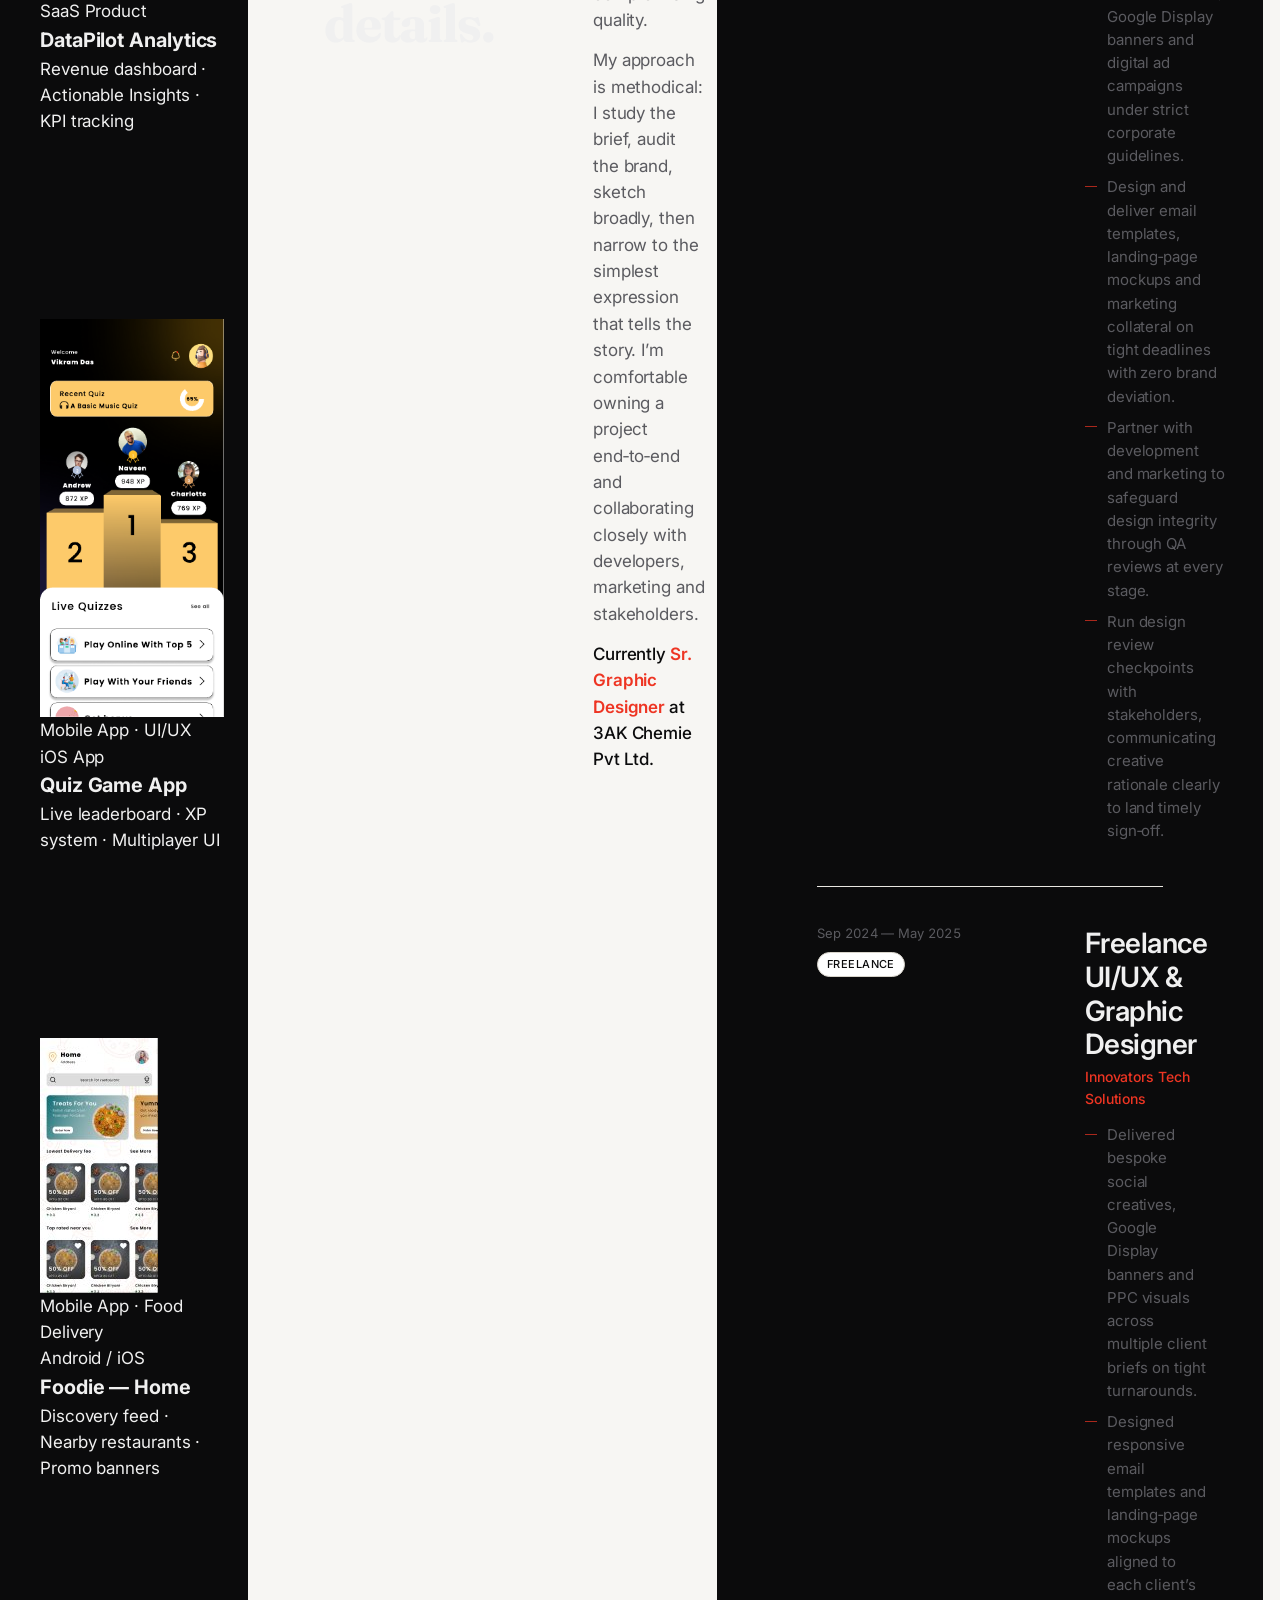
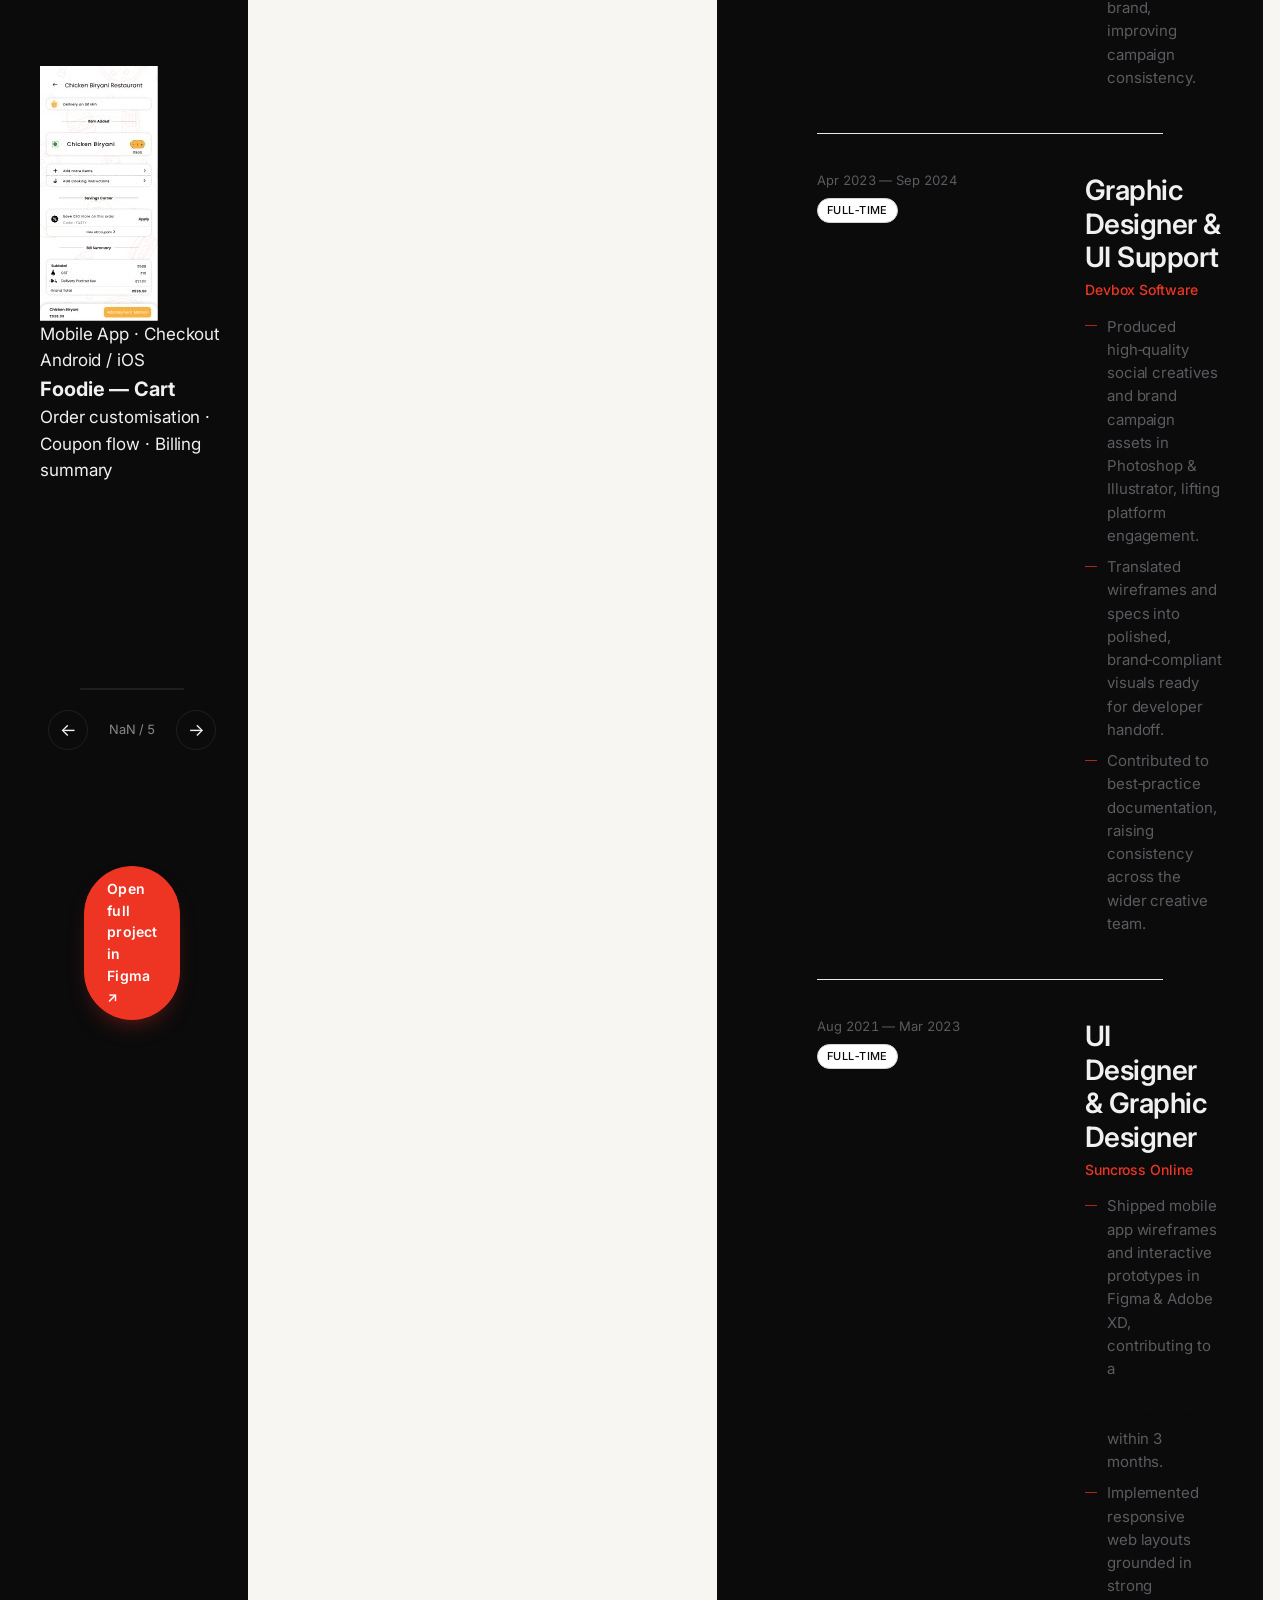
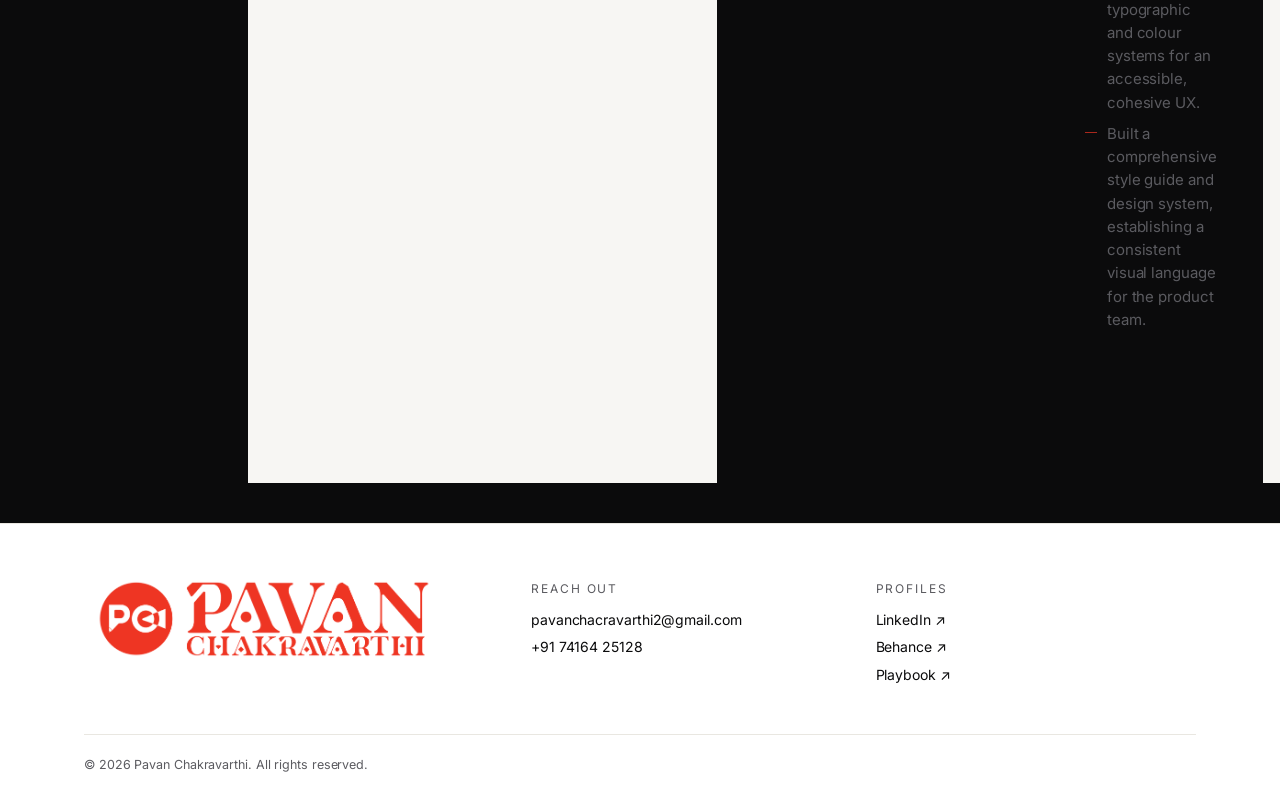
==== commit 6486395f: "Update index.html" ====
--- a/index.html
+++ b/index.html
@@ -656,75 +656,81 @@
 
       
 
-    </div><!-- end rail -->
-  </div>
-
-  <!-- ── NAV ── -->
-  <div class="rail-nav">
-    <button class="rail-btn" id="btnPrev" aria-label="Scroll left">
-      <svg viewBox="0 0 24 24"><path d="M19 12H5M12 5l-7 7 7 7"/></svg>
-    </button>
-    <button class="rail-btn" id="btnNext" aria-label="Scroll right">
-      <svg viewBox="0 0 24 24"><path d="M5 12h14M12 5l7 7-7 7"/></svg>
-    </button>
-    <div class="rail-progress">
-      <div class="rail-progress-fill" id="progressFill"></div>
-    </div>
-    <span class="rail-counter" id="counter">01 / 07</span>
-  </div>
-
-</section>
-
-<script>
-  const rail = document.getElementById('rail');
-  const btnPrev = document.getElementById('btnPrev');
-  const btnNext = document.getElementById('btnNext');
-  const fill = document.getElementById('progressFill');
-  const counter = document.getElementById('counter');
-  const cards = rail.querySelectorAll('.card');
-  const total = cards.length;
-
-  function updateProgress() {
-    const scrollLeft = rail.scrollLeft;
-    const maxScroll = rail.scrollWidth - rail.clientWidth;
-    const pct = maxScroll > 0 ? (scrollLeft / maxScroll) * 100 : 0;
-    fill.style.width = Math.max(12, pct) + '%';
-
-    // Find current card
-    let current = 0;
-    cards.forEach((c, i) => {
-      if (c.offsetLeft <= scrollLeft + 40) current = i;
-    });
-    counter.textContent = String(current + 1).padStart(2,'0') + ' / ' + String(total).padStart(2,'0');
-  }
-
-  btnNext.addEventListener('click', () => {
-    rail.scrollBy({ left: 360, behavior: 'smooth' });
-  });
-
-  btnPrev.addEventListener('click', () => {
-    rail.scrollBy({ left: -360, behavior: 'smooth' });
-  });
-
-  rail.addEventListener('scroll', updateProgress, { passive: true });
-  updateProgress();
-
-  // Drag to scroll
-  let isDown = false, startX, scrollStart;
-  rail.addEventListener('mousedown', e => {
-    isDown = true;
-    startX = e.pageX - rail.offsetLeft;
-    scrollStart = rail.scrollLeft;
-    rail.style.userSelect = 'none';
-  });
-  document.addEventListener('mouseup', () => { isDown = false; rail.style.userSelect = ''; });
-  document.addEventListener('mousemove', e => {
-    if (!isDown) return;
-    const x = e.pageX - rail.offsetLeft;
-    rail.scrollLeft = scrollStart - (x - startX);
-  });
-</script>
-</body>
+    </div><!-- /uxui-track -->
+
+        <div class="uxui-progress" aria-hidden="true">
+          <div class="uxui-progress__bar" id="uxuiBar"></div>
+        </div>
+
+        <div class="uxui-nav" aria-label="Scroll controls">
+          <button class="uxui-nav__btn" id="uxuiPrev" aria-label="Scroll left" type="button">←</button>
+          <span class="uxui-nav__count"><span id="uxuiCurrent">1</span> / 5</span>
+          <button class="uxui-nav__btn" id="uxuiNext" aria-label="Scroll right" type="button">→</button>
+        </div>
+
+      </div><!-- /uxui-outer -->
+
+      <div class="container">
+        <div class="work-cta">
+          <a class="btn btn--primary"
+             href="https://www.figma.com/design/pxD4JFFUVWFm4JCaCxaCAG/wedsites?node-id=97-2&t=kr4syhrJTcrsSY6G-1"
+             target="_blank" rel="noopener">Open full project in Figma ↗</a>
+        </div>
+      </div>
+    </section>
+
+    <script>
+      (function () {
+        const track   = document.getElementById('uxuiTrack');
+        const bar     = document.getElementById('uxuiBar');
+        const counter = document.getElementById('uxuiCurrent');
+        const prev    = document.getElementById('uxuiPrev');
+        const next    = document.getElementById('uxuiNext');
+        const TOTAL   = 5;
+        const STEP    = 340;
+
+        if (!track) return;
+
+        track.parentElement.addEventListener('wheel', function (e) {
+          if (Math.abs(e.deltaY) > Math.abs(e.deltaX)) {
+            e.preventDefault();
+            track.scrollLeft += e.deltaY * 1.4;
+          }
+        }, { passive: false });
+
+        function onScroll () {
+          const max = track.scrollWidth - track.clientWidth;
+          const pct = max > 0 ? (track.scrollLeft / max) * 100 : 0;
+          bar.style.width = pct + '%';
+          const idx = Math.round((track.scrollLeft / max) * (TOTAL - 1)) + 1;
+          counter.textContent = Math.min(idx, TOTAL);
+        }
+        track.addEventListener('scroll', onScroll, { passive: true });
+
+        prev.addEventListener('click', () => track.scrollBy({ left: -STEP, behavior: 'smooth' }));
+        next.addEventListener('click', () => track.scrollBy({ left:  STEP, behavior: 'smooth' }));
+
+        let isDragging = false, startX, startScroll;
+        track.addEventListener('mousedown', e => {
+          isDragging  = true;
+          startX      = e.pageX - track.offsetLeft;
+          startScroll = track.scrollLeft;
+          track.classList.add('is-dragging');
+        });
+        document.addEventListener('mouseup', () => {
+          isDragging = false;
+          track.classList.remove('is-dragging');
+        });
+        track.addEventListener('mousemove', e => {
+          if (!isDragging) return;
+          e.preventDefault();
+          track.scrollLeft = startScroll - (e.pageX - track.offsetLeft - startX) * 1.2;
+        });
+
+        onScroll();
+      })();
+    </script>
+  </body>
 </html>
     
       <!-- About -->
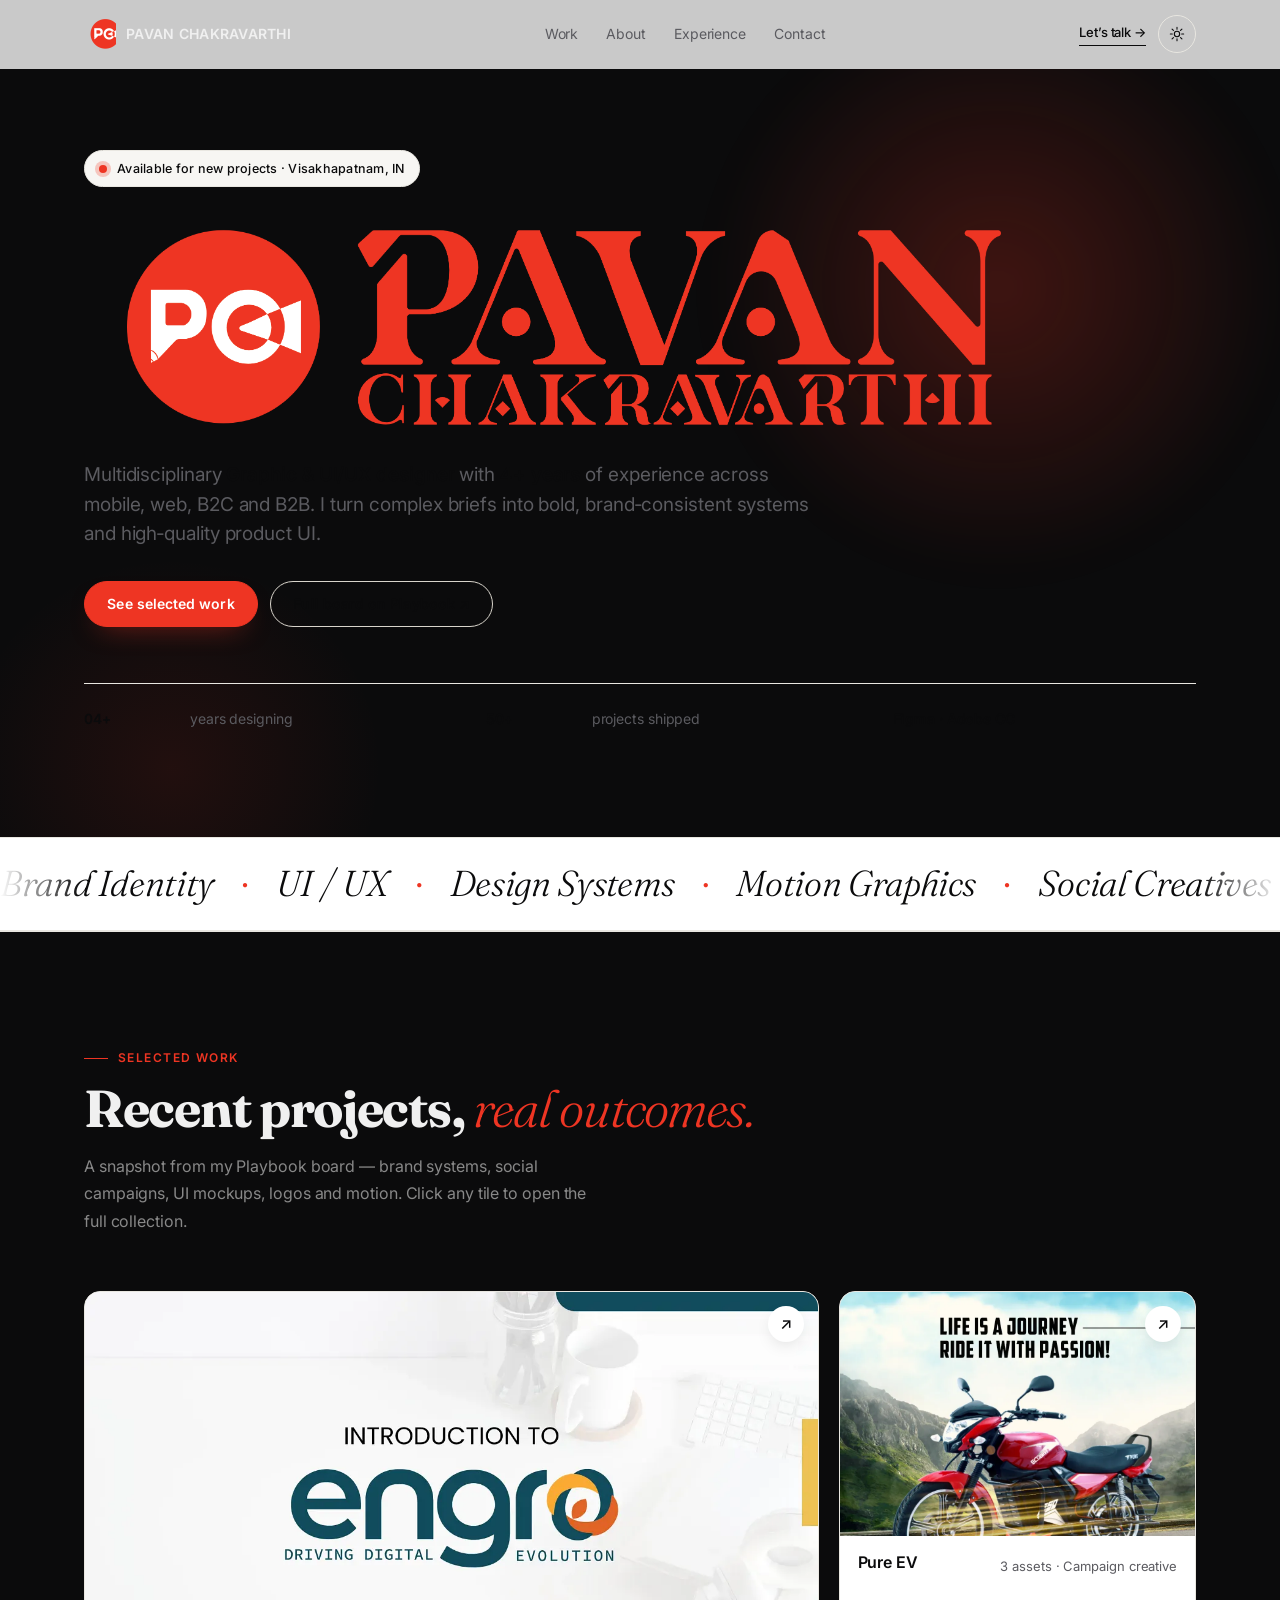
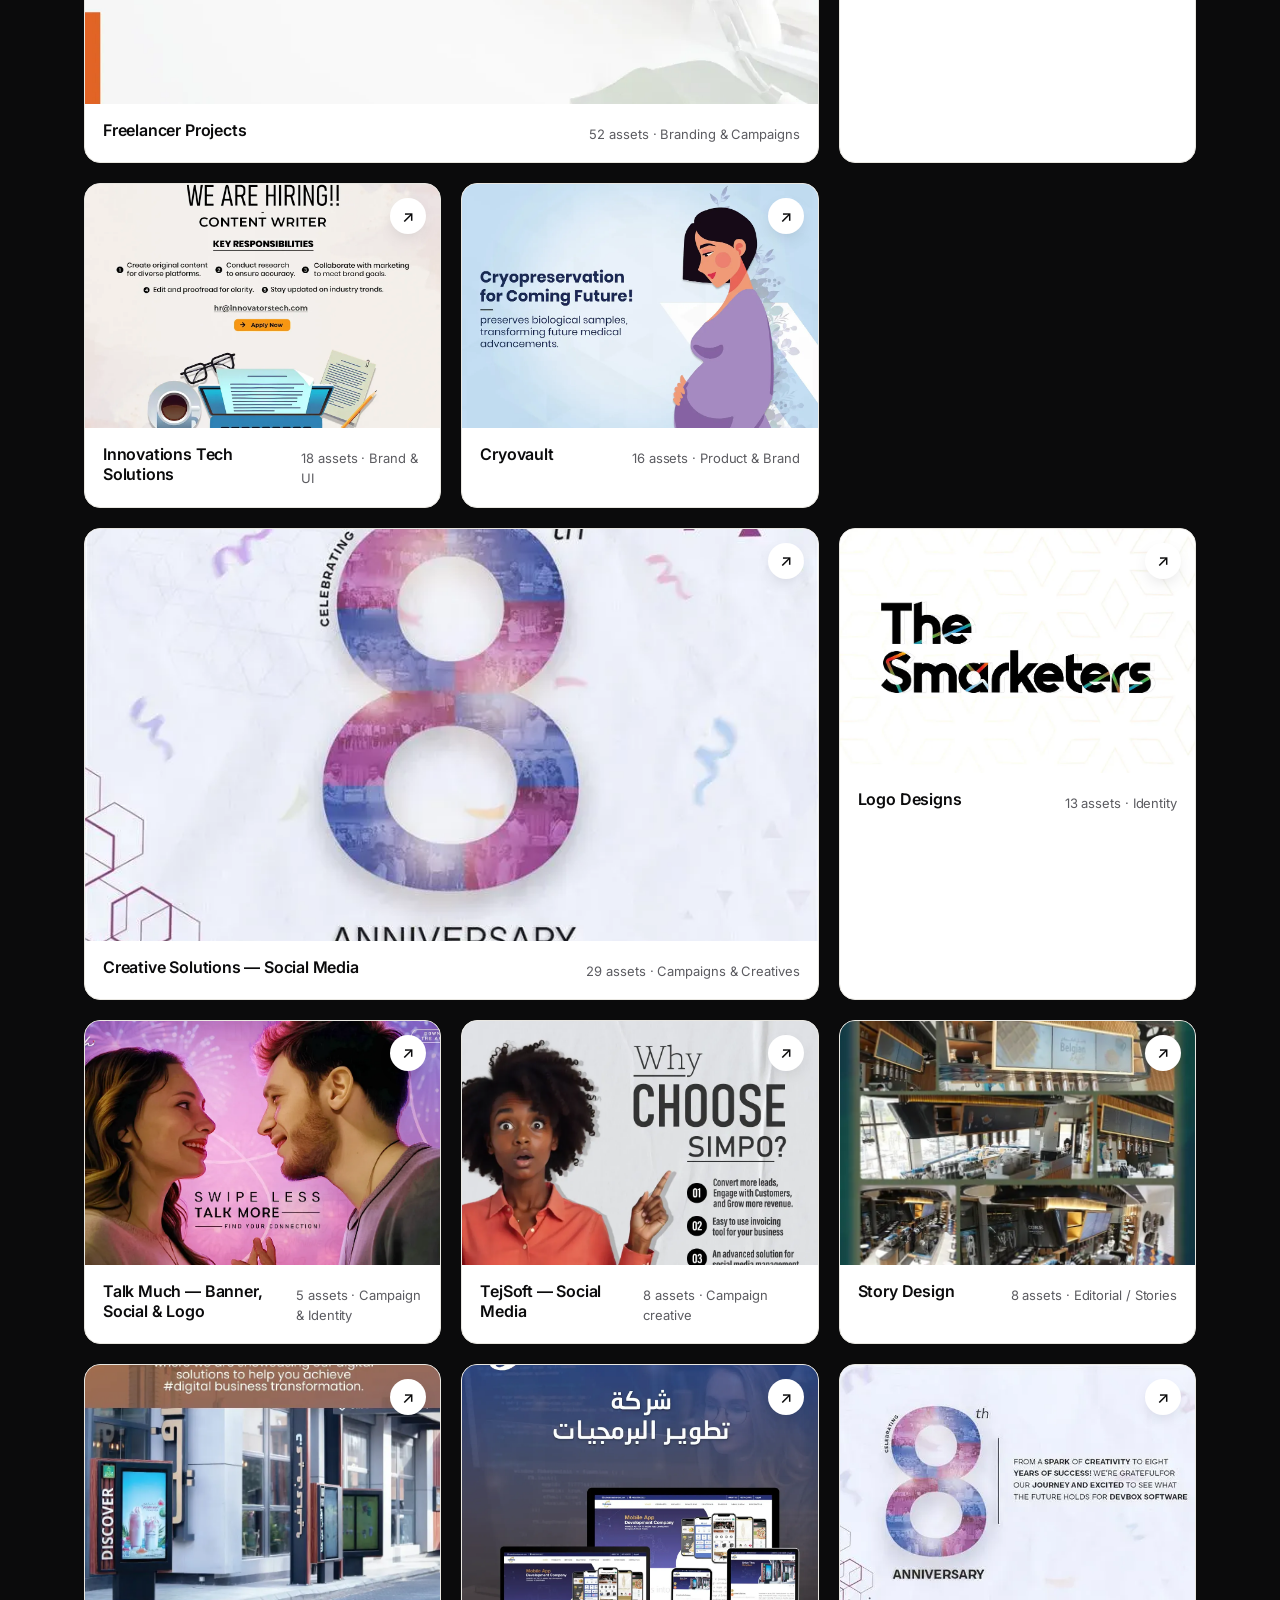
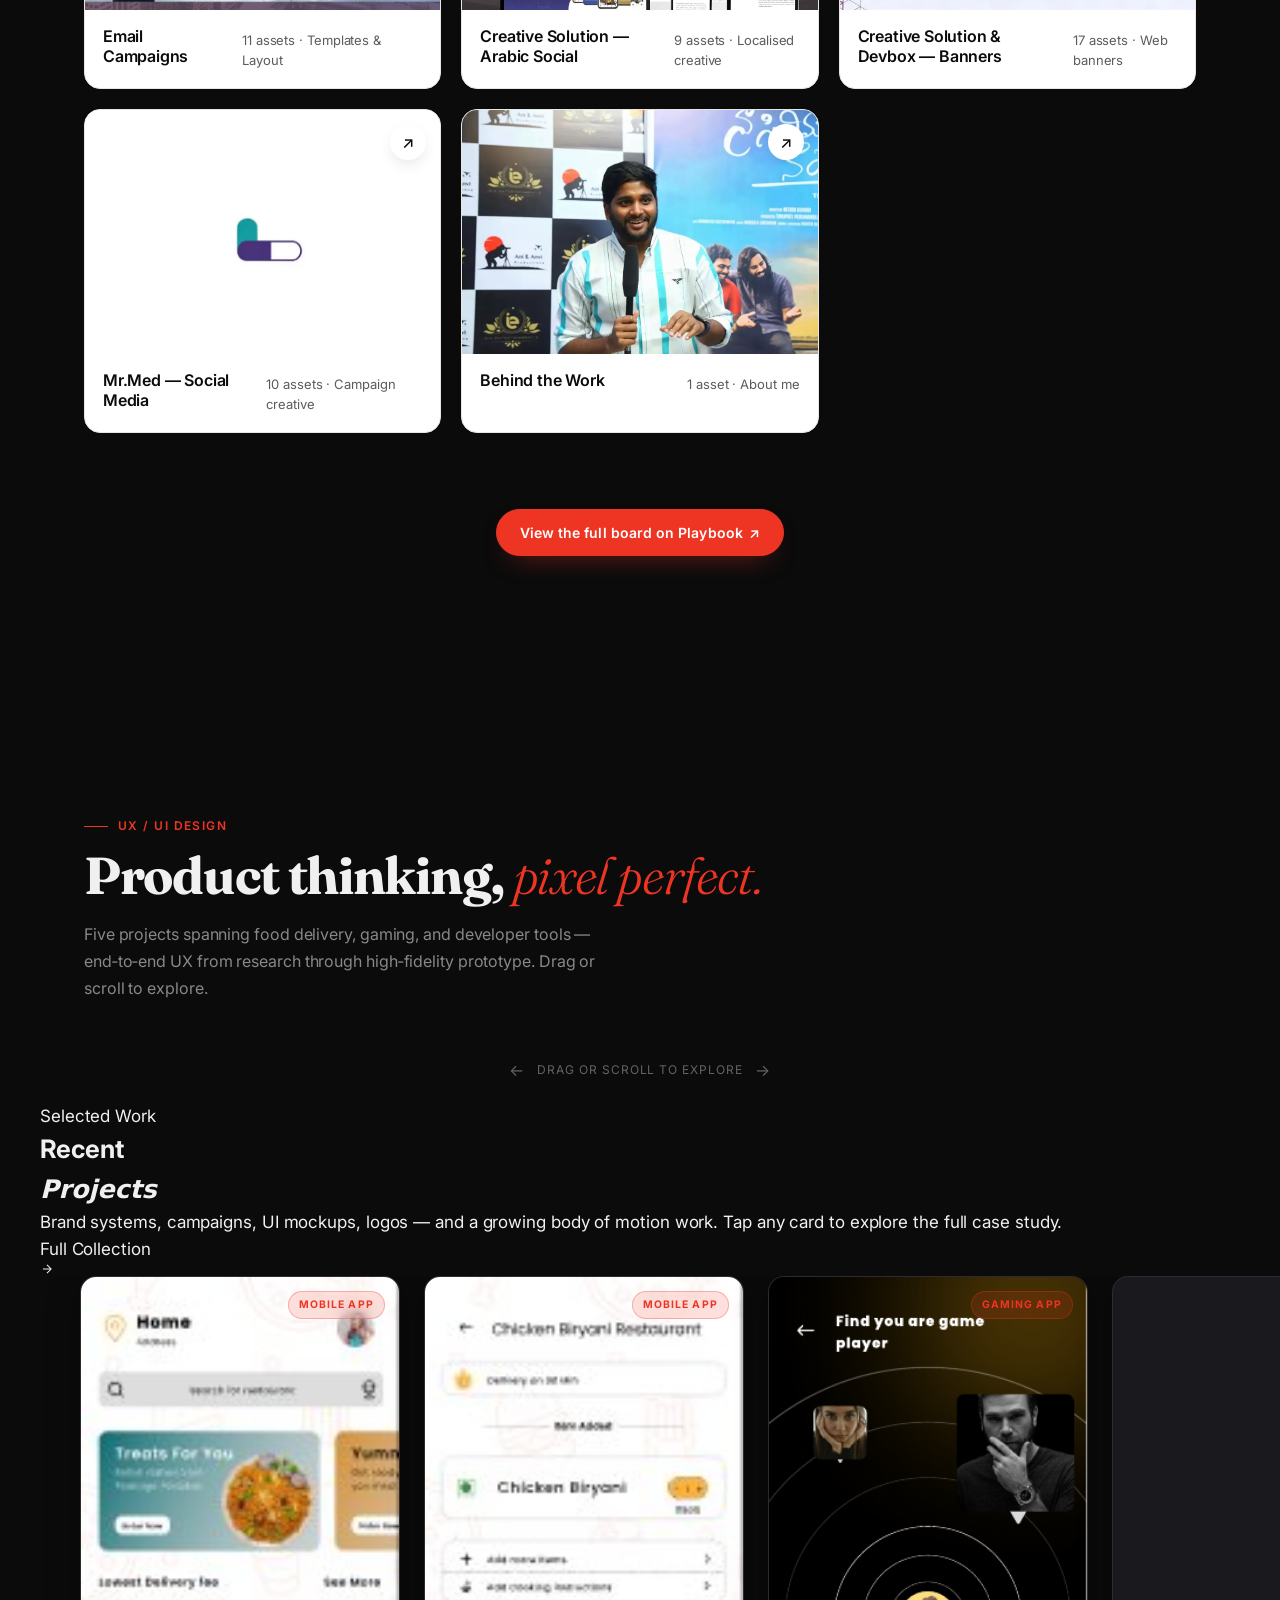
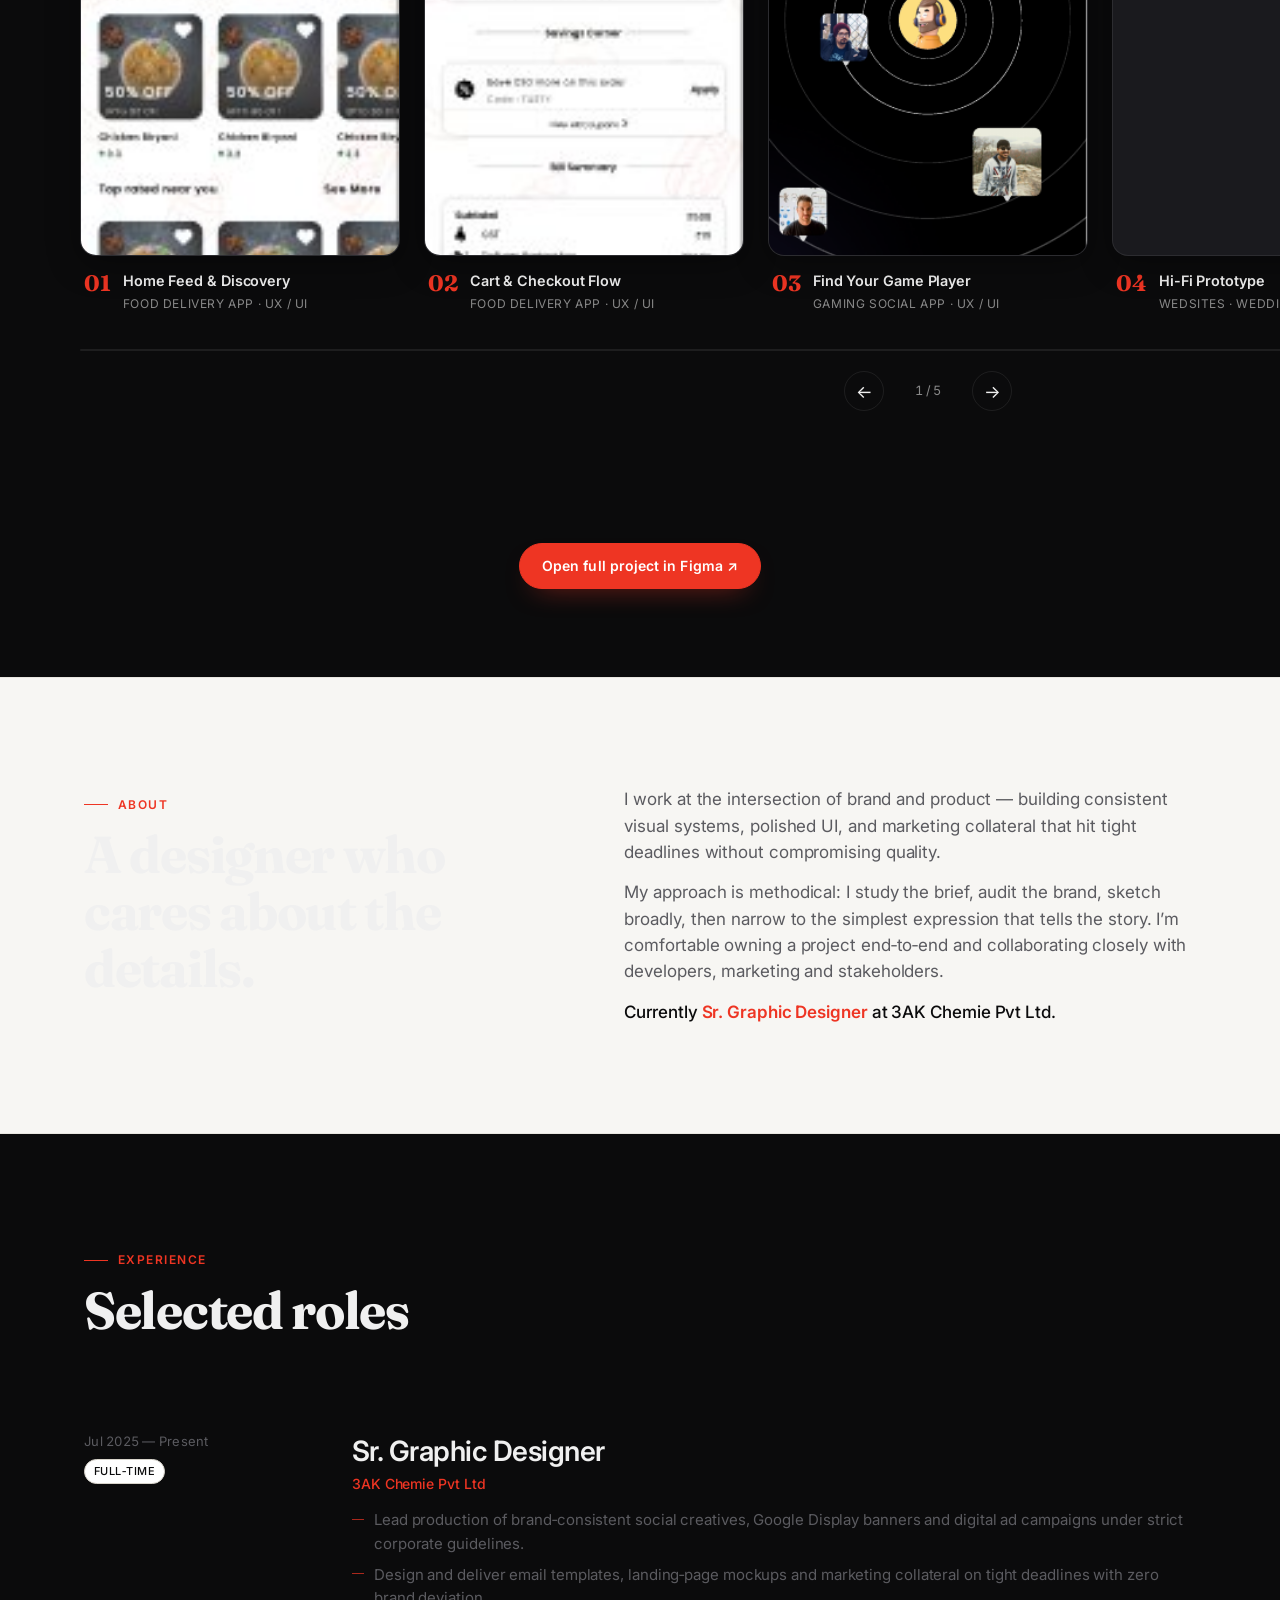
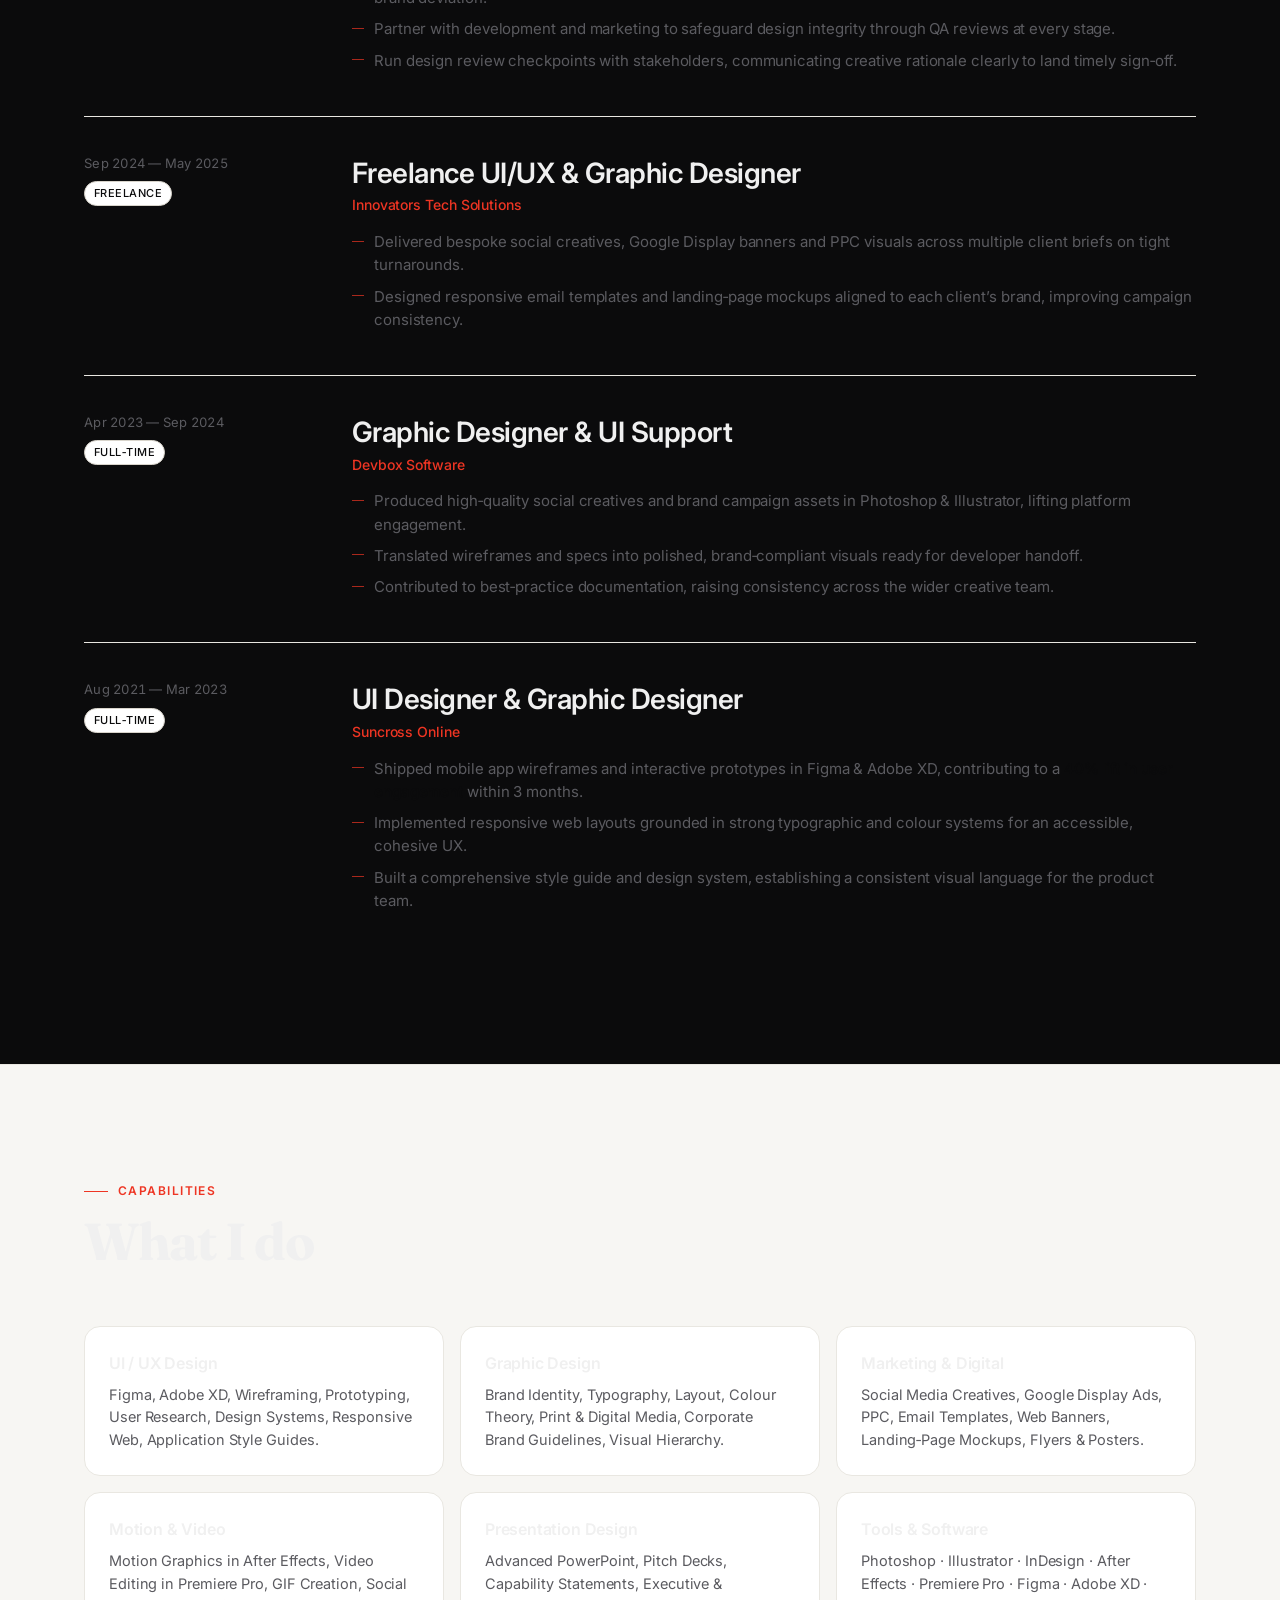
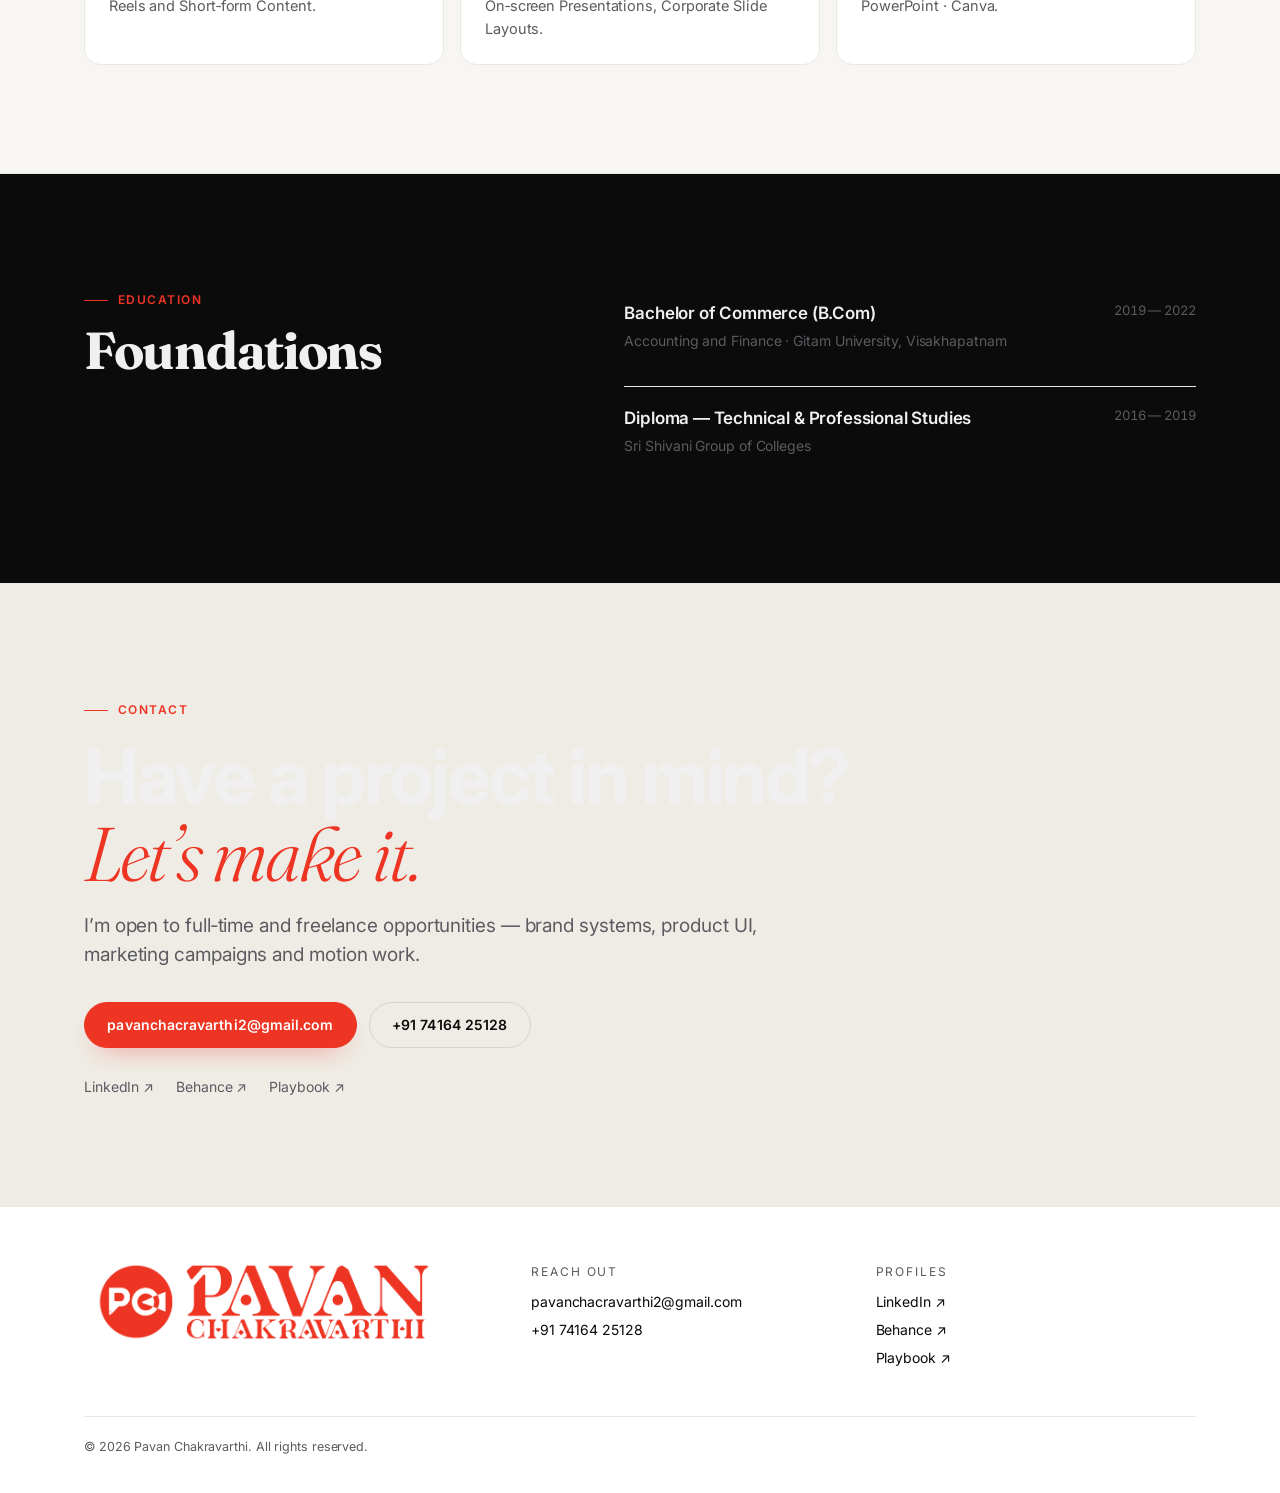
==== commit df49bcee: "Update index.html" ====
--- a/index.html
+++ b/index.html
@@ -584,81 +584,89 @@
     </div>
   </header>
 
-  <div class="divider"></div>
-
-  <!-- ══ SCROLL RAIL ══ -->
-  <div class="works-rail-wrap">
-    <div class="works-rail" id="rail">
-
-      <!-- Card 1: DataPilot Dashboard (wide) — REAL MOCKUP -->
-      <article class="card card--wide">
-        <img class="card__img" src="[data-uri]" alt="DataPilot Analytics Dashboard on MacBook mockup" loading="lazy">
-        <div class="card__tag">UI/UX · Dashboard</div>
-        <span class="card__count">SaaS Product</span>
-        <div class="card__overlay"></div>
-        <div class="card__info">
-          <h3 class="card__title">DataPilot Analytics</h3>
-          <p class="card__sub">Revenue dashboard · Actionable Insights · KPI tracking</p>
-        </div>
-        <div class="card__reveal"></div>
-        <a class="card__link" href="https://www.behance.net/pavancbasina" target="_blank" aria-label="Open project">
-          <svg viewBox="0 0 24 24"><path d="M7 17L17 7M17 7H7M17 7v10"/></svg>
-        </a>
-      </article>
-
-      <!-- Card 2: Quiz App (tall) — PDF screenshot -->
-      <article class="card card--tall">
-        <img class="card__img" src="[data-uri]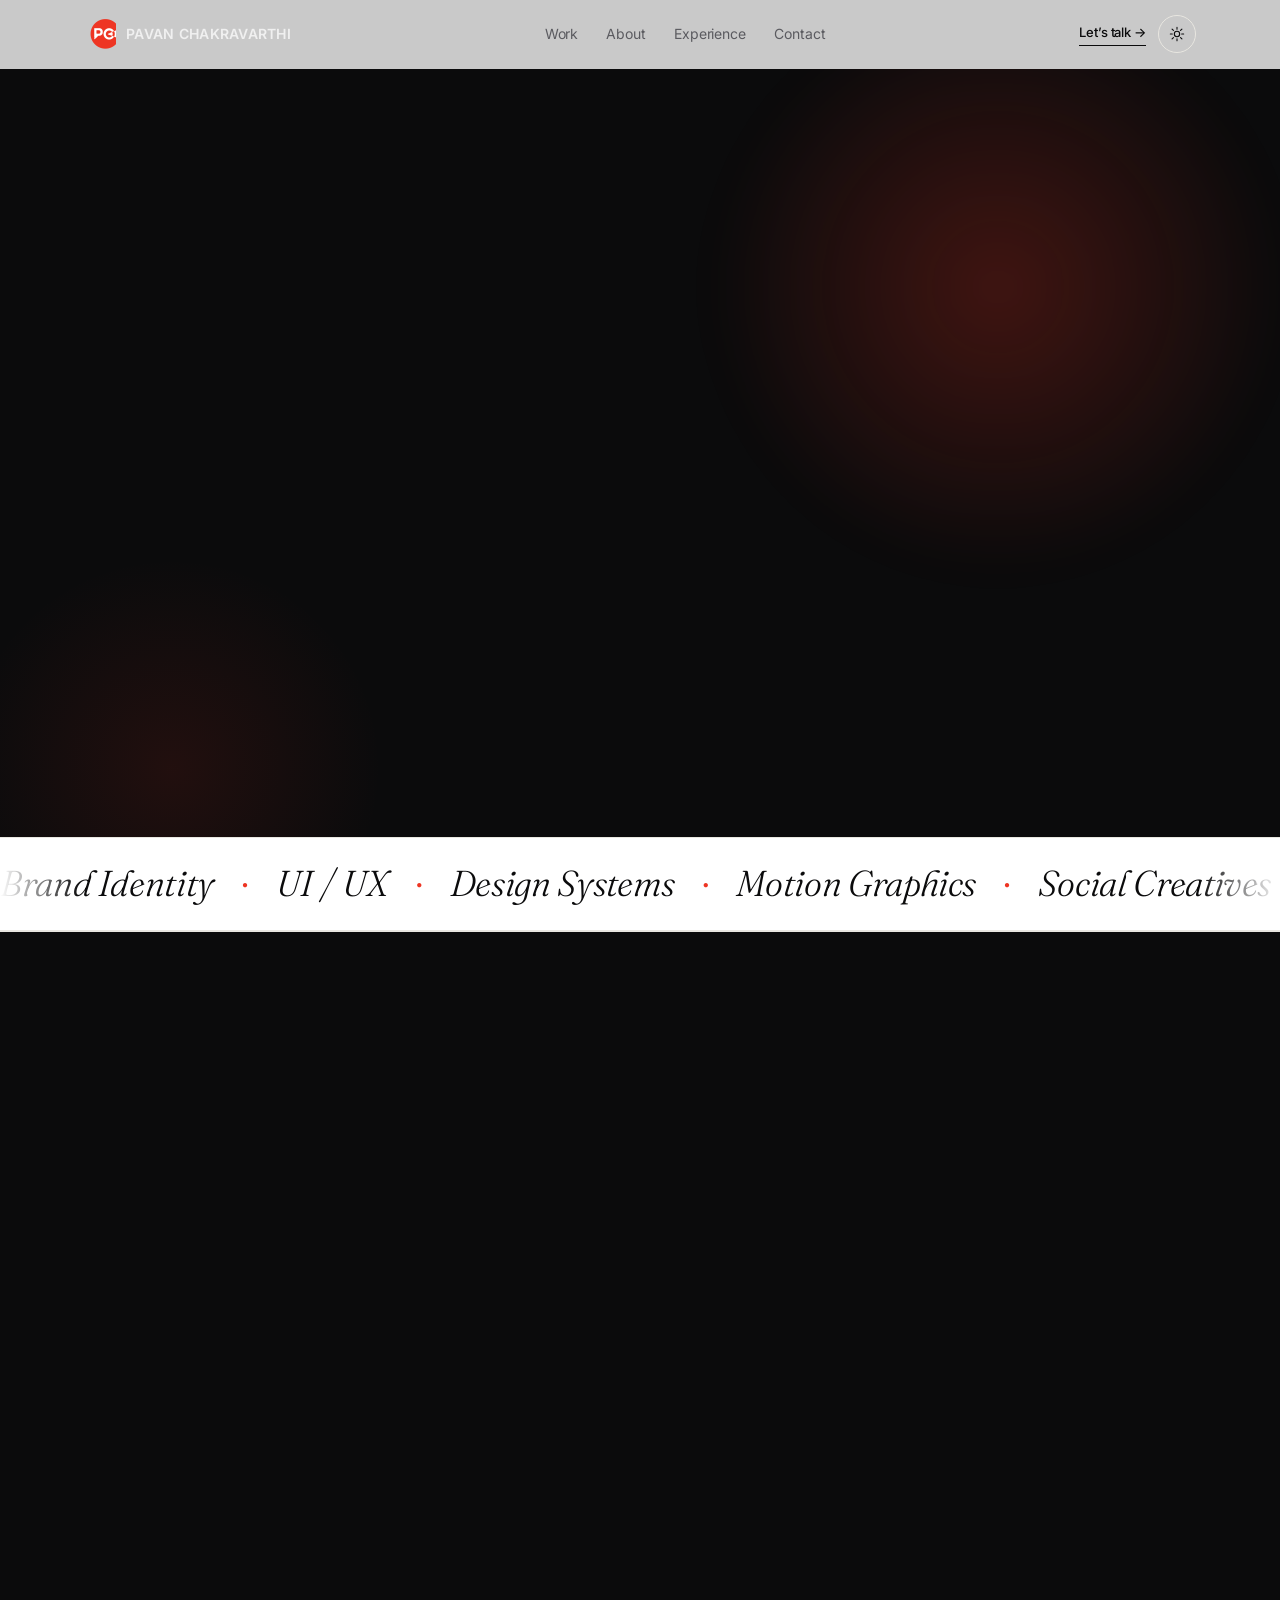
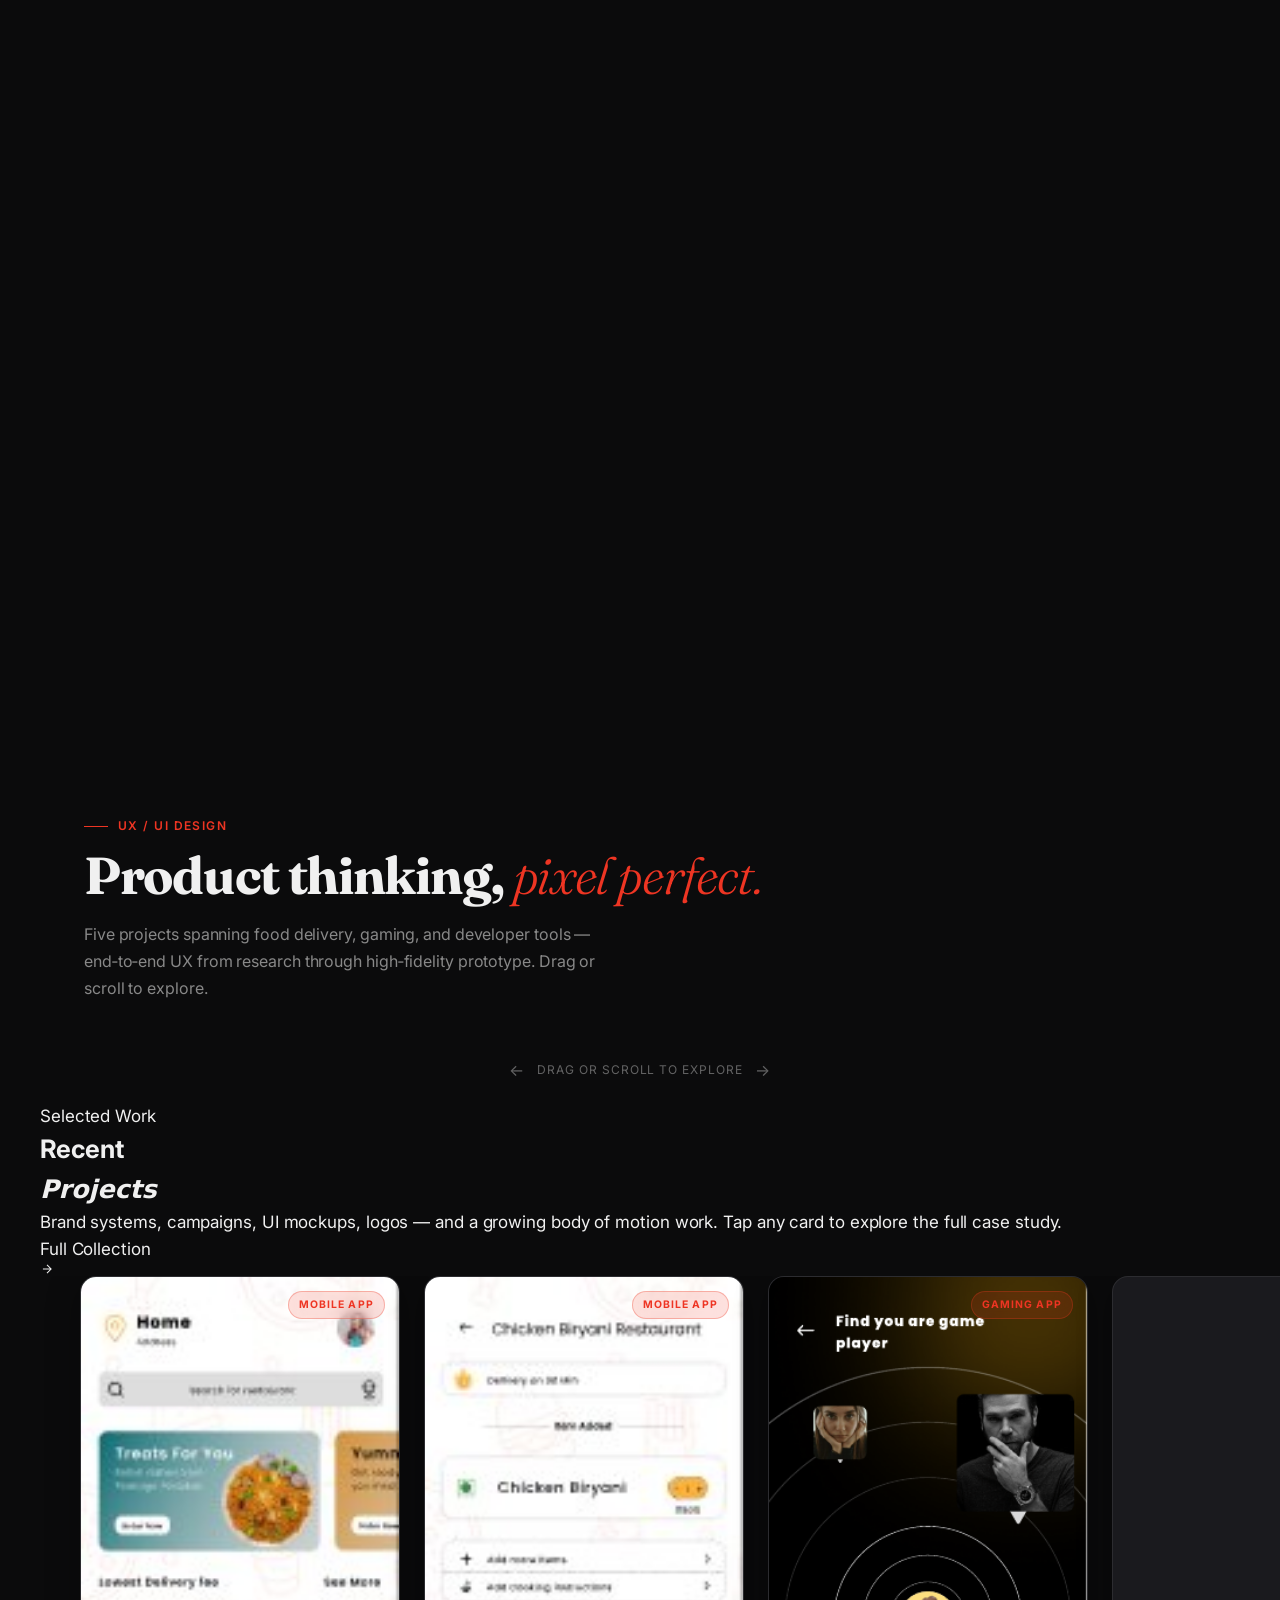
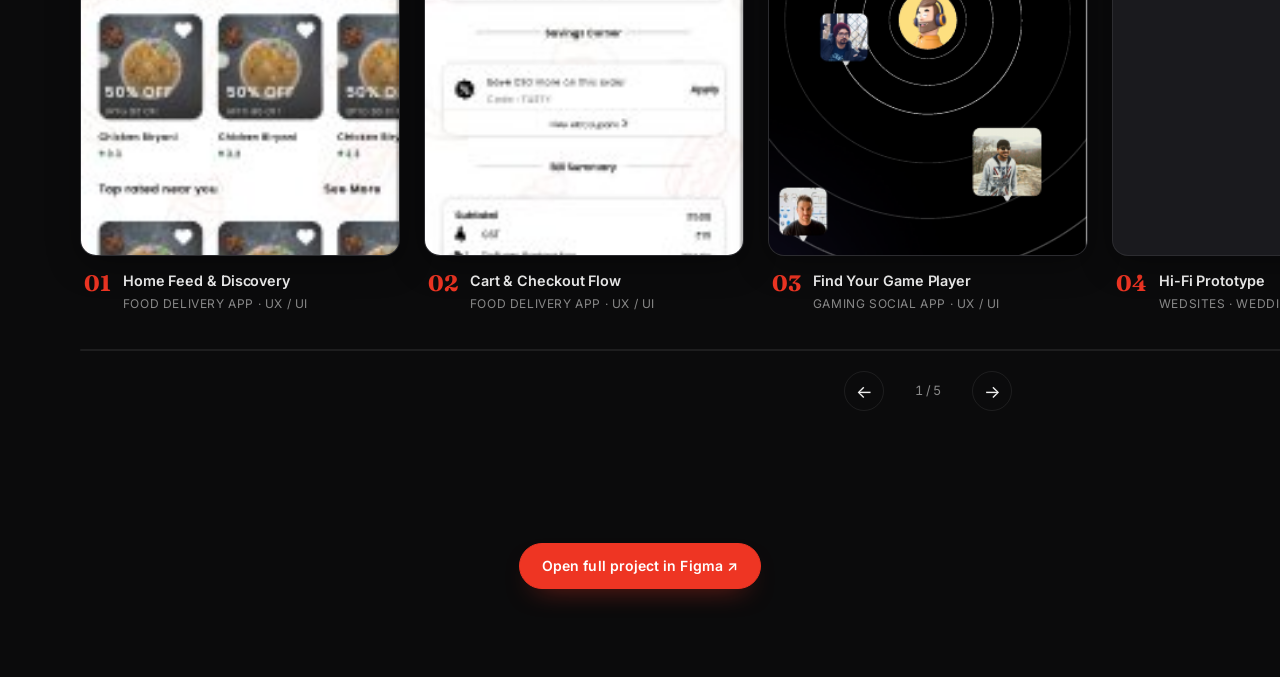
==== commit 477131af: "Remove multiple sections from index.html Removed the 'About', 'Experience', 'Skills', 'Education', a" ====
--- a/index.html
+++ b/index.html
@@ -586,7 +586,6 @@
 
      <div class="uxui-track" id="uxuiTrack">
 
-
           <!-- Card 1 · Food App Home -->
           <div class="uxui-card">
             <div class="uxui-card__frame">
@@ -666,7 +665,8 @@
           </div>
 
         </div><!-- /uxui-track -->
-          <div class="uxui-progress" aria-hidden="true">
+
+        <div class="uxui-progress" aria-hidden="true">
           <div class="uxui-progress__bar" id="uxuiBar"></div>
         </div>
 
@@ -739,227 +739,4 @@
       })();
     </script>
   </body>
-</html> 
-      <!-- About -->
-      <section id="about" class="section section--alt">
-        <div class="container grid-2">
-          <div class="reveal">
-            <p class="kicker">About</p>
-            <h2 class="section__title">A designer who cares about the details.</h2>
-          </div>
-          <div class="prose reveal">
-            <p>
-              I work at the intersection of brand and product — building consistent
-              visual systems, polished UI, and marketing collateral that hit tight
-              deadlines without compromising quality.
-            </p>
-            <p>
-              My approach is methodical: I study the brief, audit the brand, sketch
-              broadly, then narrow to the simplest expression that tells the story.
-              I’m comfortable owning a project end‑to‑end and collaborating closely
-              with developers, marketing and stakeholders.
-            </p>
-            <p class="prose__signoff">
-              Currently <strong>Sr. Graphic Designer</strong> at 3AK Chemie Pvt Ltd.
-            </p>
-          </div>
-        </div>
-      </section>
-
-      <!-- Experience -->
-      <section id="experience" class="section">
-        <div class="container">
-          <div class="section__head reveal">
-            <p class="kicker">Experience</p>
-            <h2 class="section__title">Selected roles</h2>
-          </div>
-
-          <ol class="timeline">
-            <li class="timeline__item reveal">
-              <div class="timeline__meta">
-                <time>Jul 2025 — Present</time>
-                <span class="tag">Full‑time</span>
-              </div>
-              <div class="timeline__body">
-                <h3>Sr. Graphic Designer</h3>
-                <p class="company">3AK Chemie Pvt Ltd</p>
-                <ul class="bullets">
-                  <li>Lead production of brand‑consistent social creatives, Google Display banners and digital ad campaigns under strict corporate guidelines.</li>
-                  <li>Design and deliver email templates, landing‑page mockups and marketing collateral on tight deadlines with zero brand deviation.</li>
-                  <li>Partner with development and marketing to safeguard design integrity through QA reviews at every stage.</li>
-                  <li>Run design review checkpoints with stakeholders, communicating creative rationale clearly to land timely sign‑off.</li>
-                </ul>
-              </div>
-            </li>
-
-            <li class="timeline__item reveal">
-              <div class="timeline__meta">
-                <time>Sep 2024 — May 2025</time>
-                <span class="tag">Freelance</span>
-              </div>
-              <div class="timeline__body">
-                <h3>Freelance UI/UX &amp; Graphic Designer</h3>
-                <p class="company">Innovators Tech Solutions</p>
-                <ul class="bullets">
-                  <li>Delivered bespoke social creatives, Google Display banners and PPC visuals across multiple client briefs on tight turnarounds.</li>
-                  <li>Designed responsive email templates and landing‑page mockups aligned to each client’s brand, improving campaign consistency.</li>
-                </ul>
-              </div>
-            </li>
-
-            <li class="timeline__item reveal">
-              <div class="timeline__meta">
-                <time>Apr 2023 — Sep 2024</time>
-                <span class="tag">Full‑time</span>
-              </div>
-              <div class="timeline__body">
-                <h3>Graphic Designer &amp; UI Support</h3>
-                <p class="company">Devbox Software</p>
-                <ul class="bullets">
-                  <li>Produced high‑quality social creatives and brand campaign assets in Photoshop &amp; Illustrator, lifting platform engagement.</li>
-                  <li>Translated wireframes and specs into polished, brand‑compliant visuals ready for developer handoff.</li>
-                  <li>Contributed to best‑practice documentation, raising consistency across the wider creative team.</li>
-                </ul>
-              </div>
-            </li>
-
-            <li class="timeline__item reveal">
-              <div class="timeline__meta">
-                <time>Aug 2021 — Mar 2023</time>
-                <span class="tag">Full‑time</span>
-              </div>
-              <div class="timeline__body">
-                <h3>UI Designer &amp; Graphic Designer</h3>
-                <p class="company">Suncross Online</p>
-                <ul class="bullets">
-                  <li>Shipped mobile app wireframes and interactive prototypes in Figma &amp; Adobe XD, contributing to a <strong>40% lift in user engagement</strong> within 3 months.</li>
-                  <li>Implemented responsive web layouts grounded in strong typographic and colour systems for an accessible, cohesive UX.</li>
-                  <li>Built a comprehensive style guide and design system, establishing a consistent visual language for the product team.</li>
-                </ul>
-              </div>
-            </li>
-          </ol>
-        </div>
-      </section>
-
-      <!-- Skills -->
-      <section id="skills" class="section section--alt">
-        <div class="container">
-          <div class="section__head reveal">
-            <p class="kicker">Capabilities</p>
-            <h2 class="section__title">What I do</h2>
-          </div>
-
-          <div class="skills">
-            <article class="skills__card reveal">
-              <h3>UI / UX Design</h3>
-              <p>Figma, Adobe XD, Wireframing, Prototyping, User Research, Design Systems, Responsive Web, Application Style Guides.</p>
-            </article>
-            <article class="skills__card reveal">
-              <h3>Graphic Design</h3>
-              <p>Brand Identity, Typography, Layout, Colour Theory, Print &amp; Digital Media, Corporate Brand Guidelines, Visual Hierarchy.</p>
-            </article>
-            <article class="skills__card reveal">
-              <h3>Marketing &amp; Digital</h3>
-              <p>Social Media Creatives, Google Display Ads, PPC, Email Templates, Web Banners, Landing‑Page Mockups, Flyers &amp; Posters.</p>
-            </article>
-            <article class="skills__card reveal">
-              <h3>Motion &amp; Video</h3>
-              <p>Motion Graphics in After Effects, Video Editing in Premiere Pro, GIF Creation, Social Reels and Short‑form Content.</p>
-            </article>
-            <article class="skills__card reveal">
-              <h3>Presentation Design</h3>
-              <p>Advanced PowerPoint, Pitch Decks, Capability Statements, Executive &amp; On‑screen Presentations, Corporate Slide Layouts.</p>
-            </article>
-            <article class="skills__card reveal">
-              <h3>Tools &amp; Software</h3>
-              <p>Photoshop · Illustrator · InDesign · After Effects · Premiere Pro · Figma · Adobe XD · PowerPoint · Canva.</p>
-            </article>
-          </div>
-        </div>
-      </section>
-
-      <!-- Education -->
-      <section class="section" id="education">
-        <div class="container grid-2">
-          <div class="reveal">
-            <p class="kicker">Education</p>
-            <h2 class="section__title">Foundations</h2>
-          </div>
-          <div class="reveal">
-            <div class="edu">
-              <div class="edu__row">
-                <div>
-                  <h3>Bachelor of Commerce (B.Com)</h3>
-                  <p class="muted">Accounting and Finance · Gitam University, Visakhapatnam</p>
-                </div>
-                <time>2019 — 2022</time>
-              </div>
-              <div class="edu__row">
-                <div>
-                  <h3>Diploma — Technical &amp; Professional Studies</h3>
-                  <p class="muted">Sri Shivani Group of Colleges</p>
-                </div>
-                <time>2016 — 2019</time>
-              </div>
-            </div>
-          </div>
-        </div>
-      </section>
-
-      <!-- Contact -->
-      <section id="contact" class="section section--cta">
-        <div class="container">
-          <div class="cta reveal">
-            <p class="kicker">Contact</p>
-            <h2 class="cta__title">
-              Have a project in mind?<br />
-              <em>Let’s make it.</em>
-            </h2>
-            <p class="cta__lede">
-              I’m open to full‑time and freelance opportunities — brand systems,
-              product UI, marketing campaigns and motion work.
-            </p>
-            <div class="cta__actions">
-              <a class="btn btn--primary btn--lg" href="mailto:pavanchacravarthi2@gmail.com">pavanchacravarthi2@gmail.com</a>
-              <a class="btn btn--ghost btn--lg" href="tel:+917416425128">+91 74164 25128</a>
-            </div>
-            <ul class="socials" aria-label="Profiles">
-              <li><a href="https://www.linkedin.com/in/pavanchakravarthi" target="_blank" rel="noopener">LinkedIn ↗</a></li>
-              <li><a href="https://www.behance.net/" target="_blank" rel="noopener">Behance ↗</a></li>
-              <li><a href="https://www.playbook.com/s/graphic-design-works/graphic-design-works" target="_blank" rel="noopener">Playbook ↗</a></li>
-            </ul>
-          </div>
-        </div>
-      </section>
-    </main>
-
-    <footer class="foot">
-      <div class="container foot__inner">
-        <a href="#top" class="foot__brand" aria-label="Back to top">
-          <img src="assets/logo.png" alt="Pavan Chakravarthi" class="foot__logo" />
-        </a>
-        <div class="foot__cols">
-          <div>
-            <p class="foot__heading">Reach out</p>
-            <ul>
-              <li><a href="mailto:pavanchacravarthi2@gmail.com">pavanchacravarthi2@gmail.com</a></li>
-              <li><a href="tel:+917416425128">+91 74164 25128</a></li>
-            </ul>
-          </div>
-          <div>
-            <p class="foot__heading">Profiles</p>
-            <ul>
-              <li><a href="https://www.linkedin.com/in/pavanchakravarthi" target="_blank" rel="noopener">LinkedIn ↗</a></li>
-              <li><a href="https://www.behance.net/" target="_blank" rel="noopener">Behance ↗</a></li>
-              <li><a href="https://www.playbook.com/s/graphic-design-works/graphic-design-works" target="_blank" rel="noopener">Playbook ↗</a></li>
-            </ul>
-          </div>
-        </div>
-        <p class="foot__legal">© <span id="year"></span> Pavan Chakravarthi. All rights reserved.</p>
-      </div>
-    </footer>
-
-    <script src="script.js" defer></script>
-  </body>
 </html>
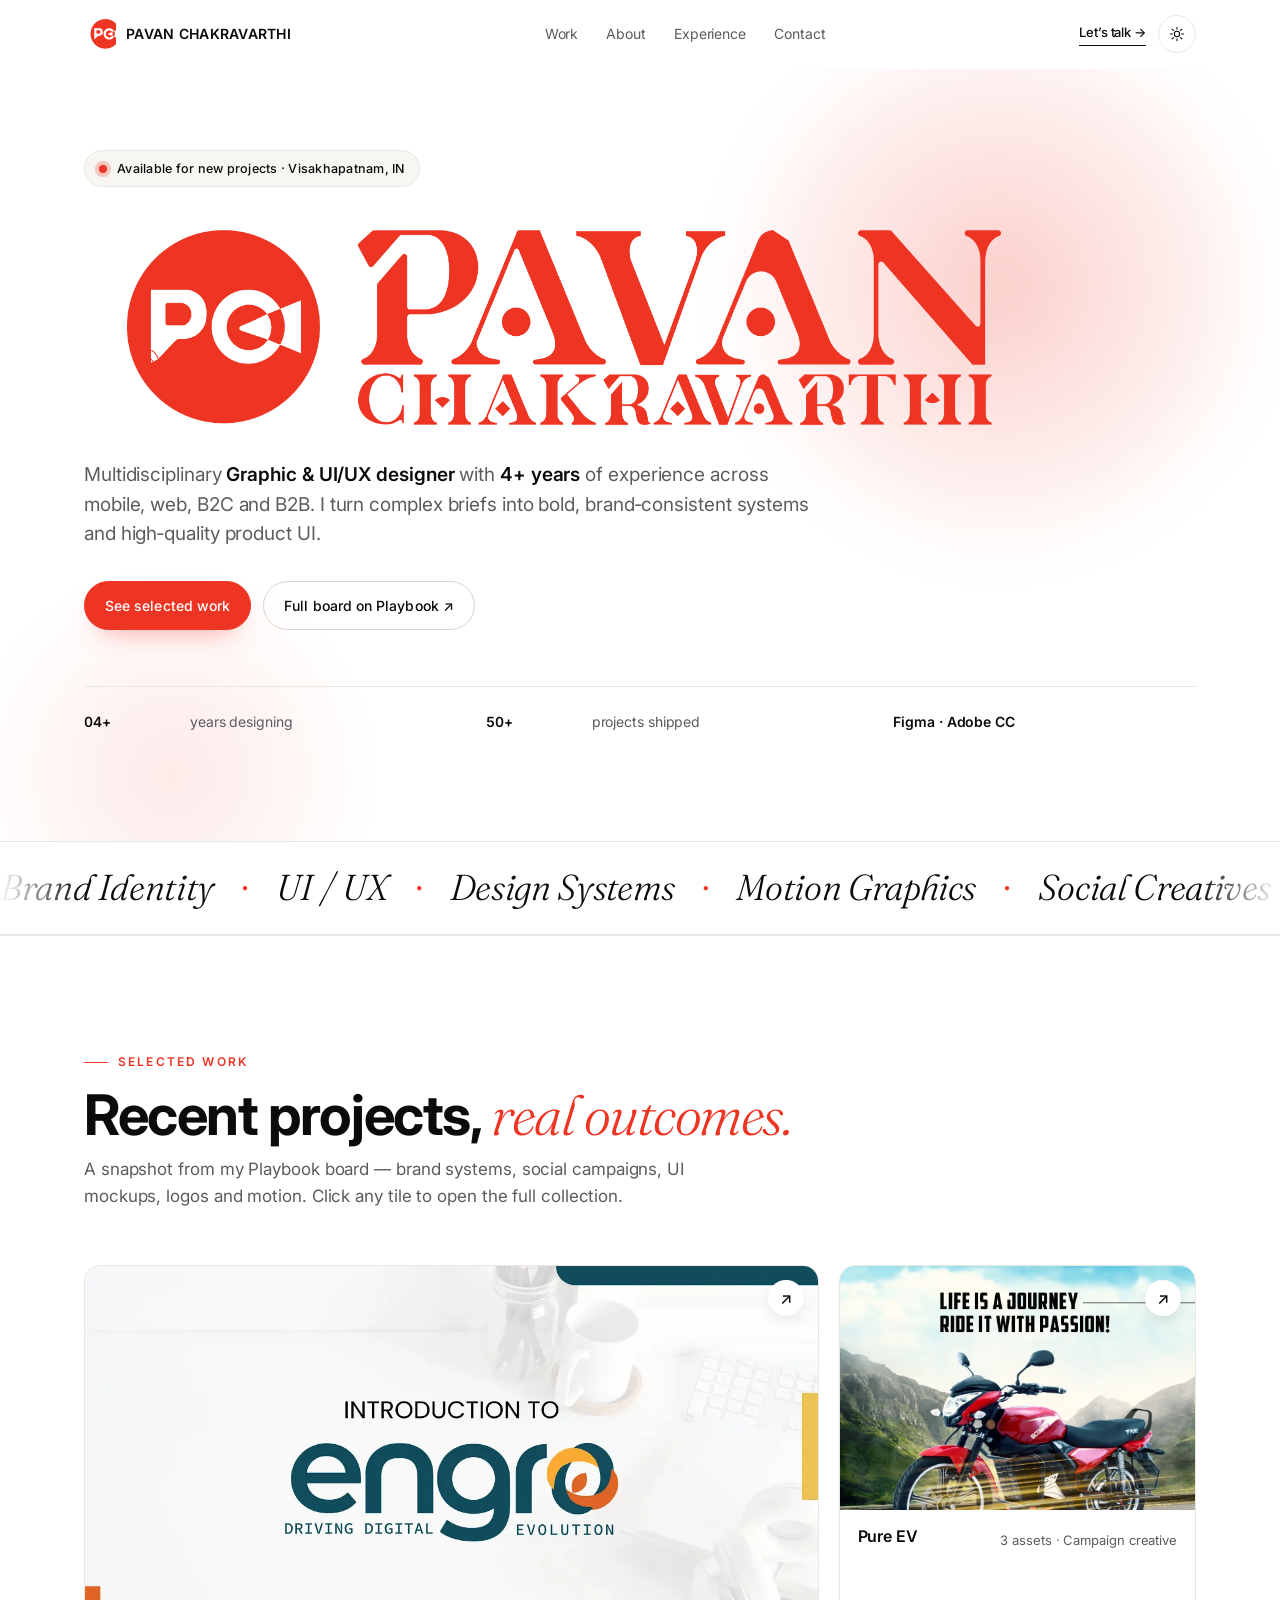
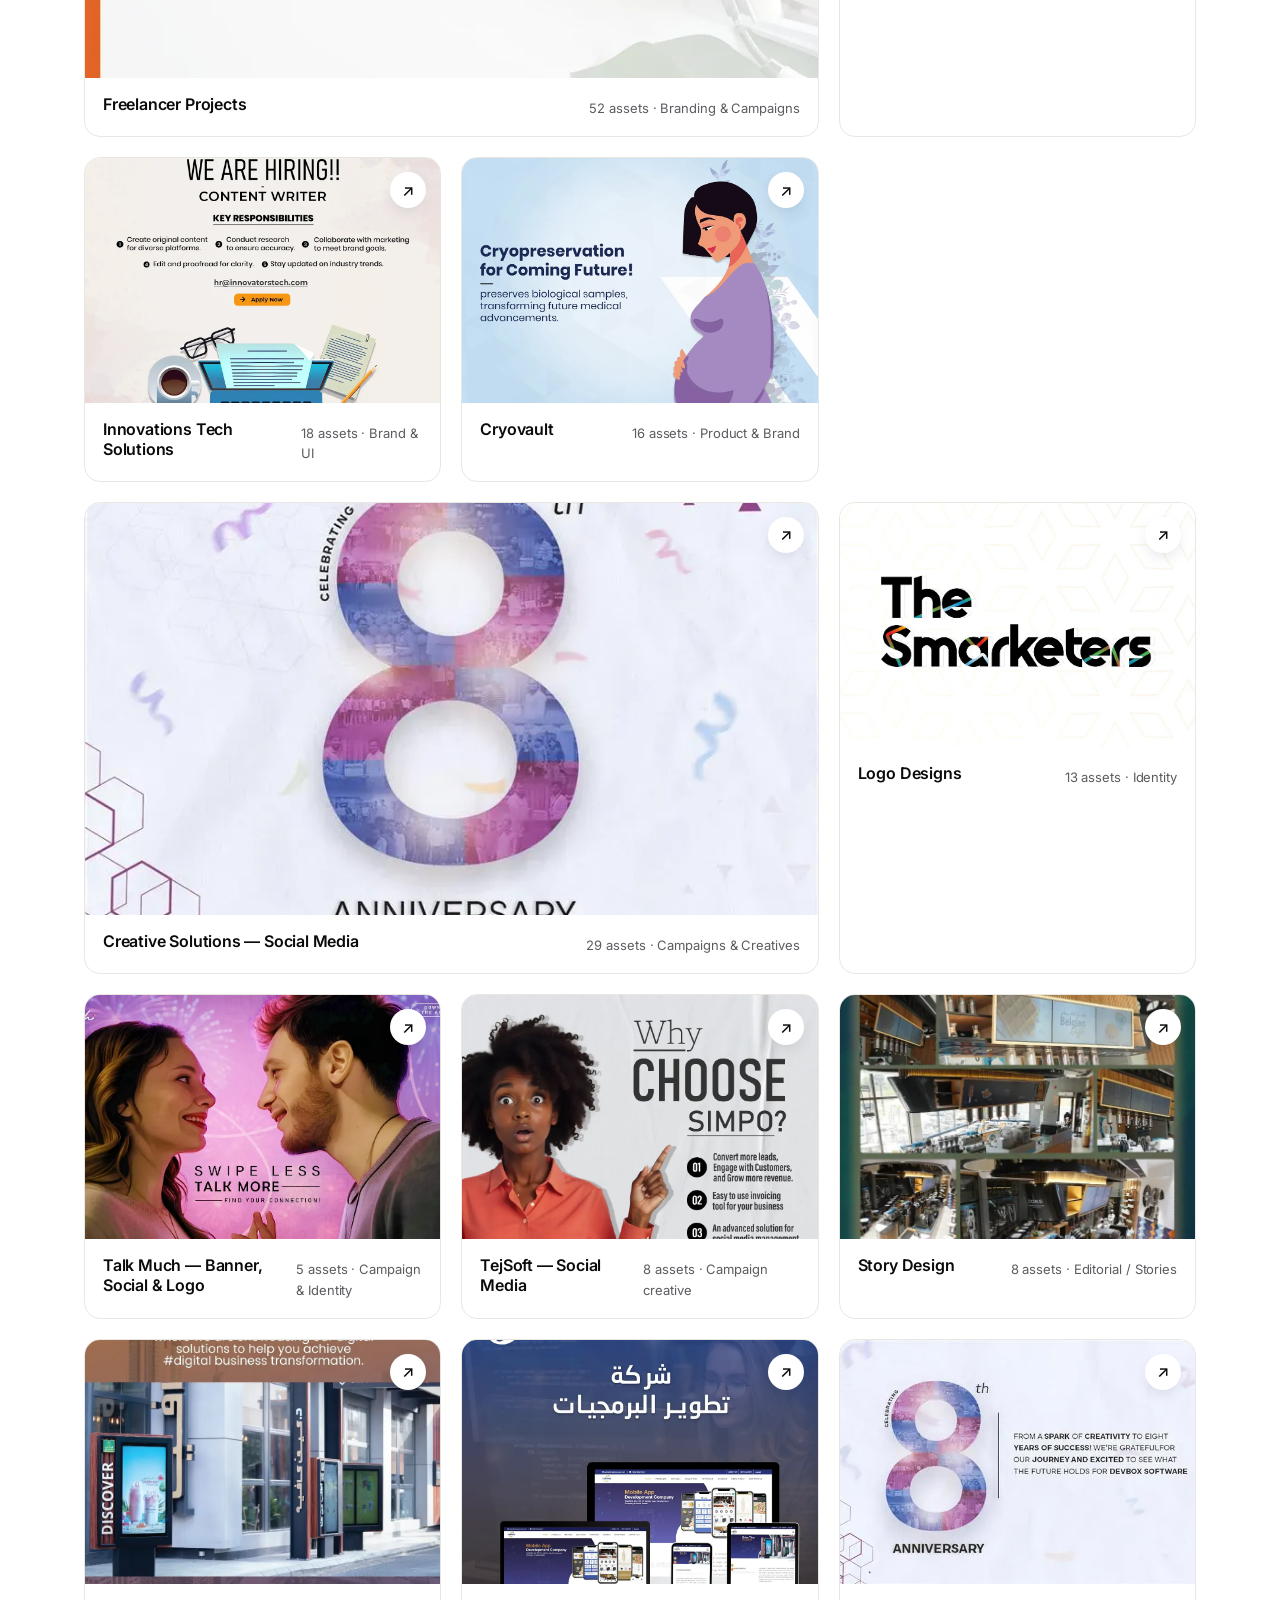
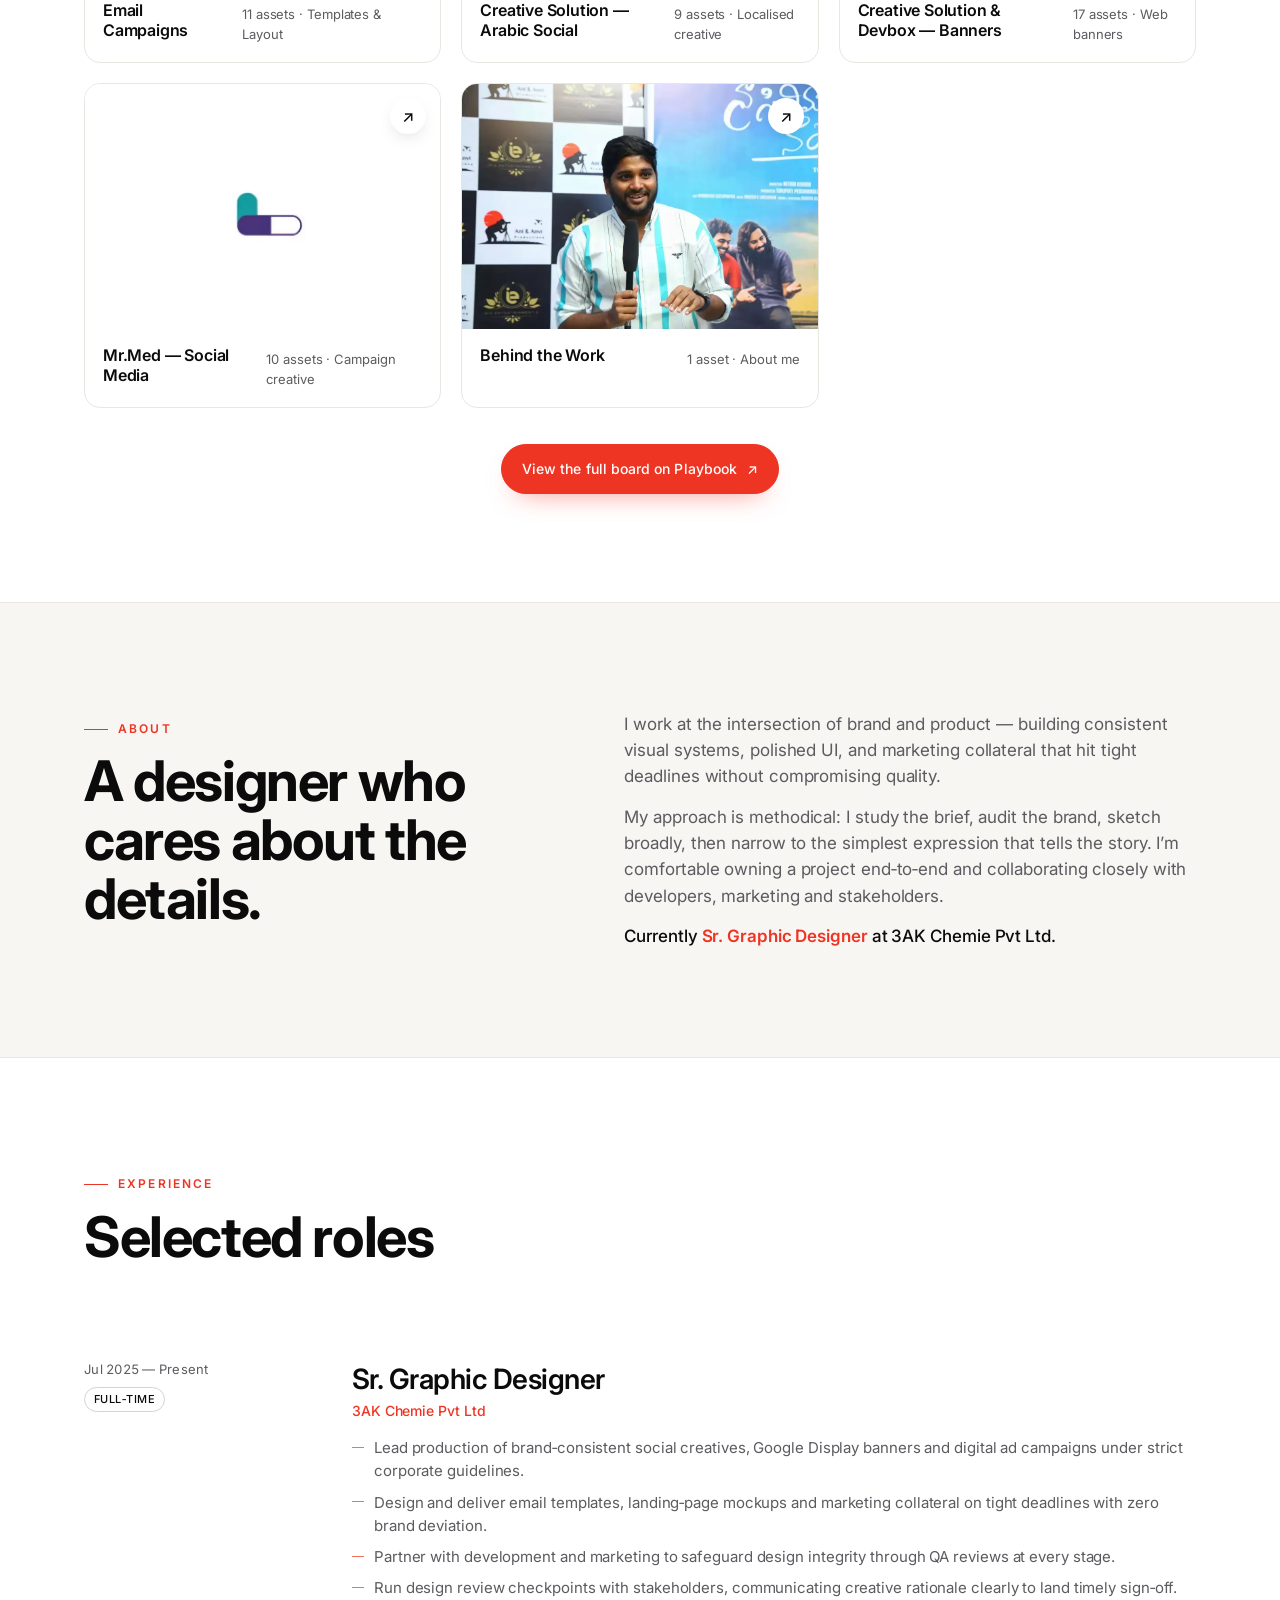
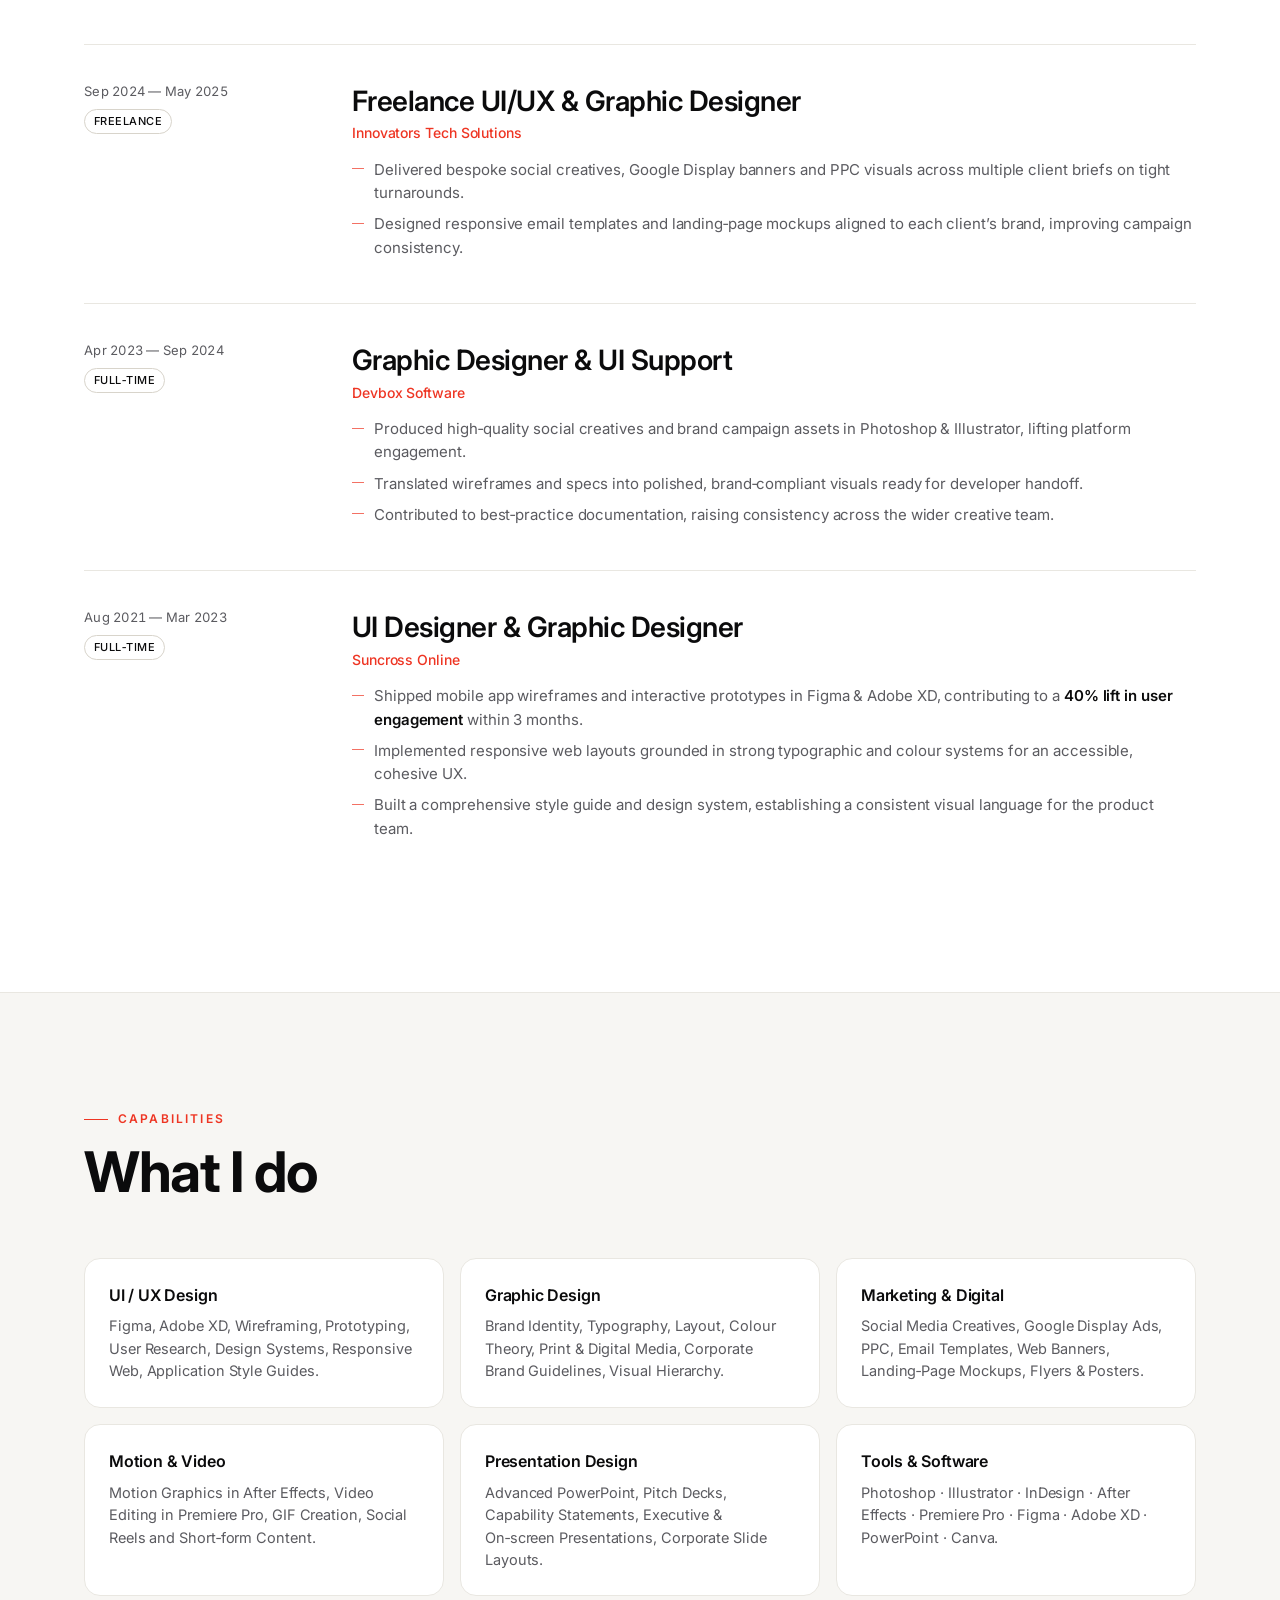
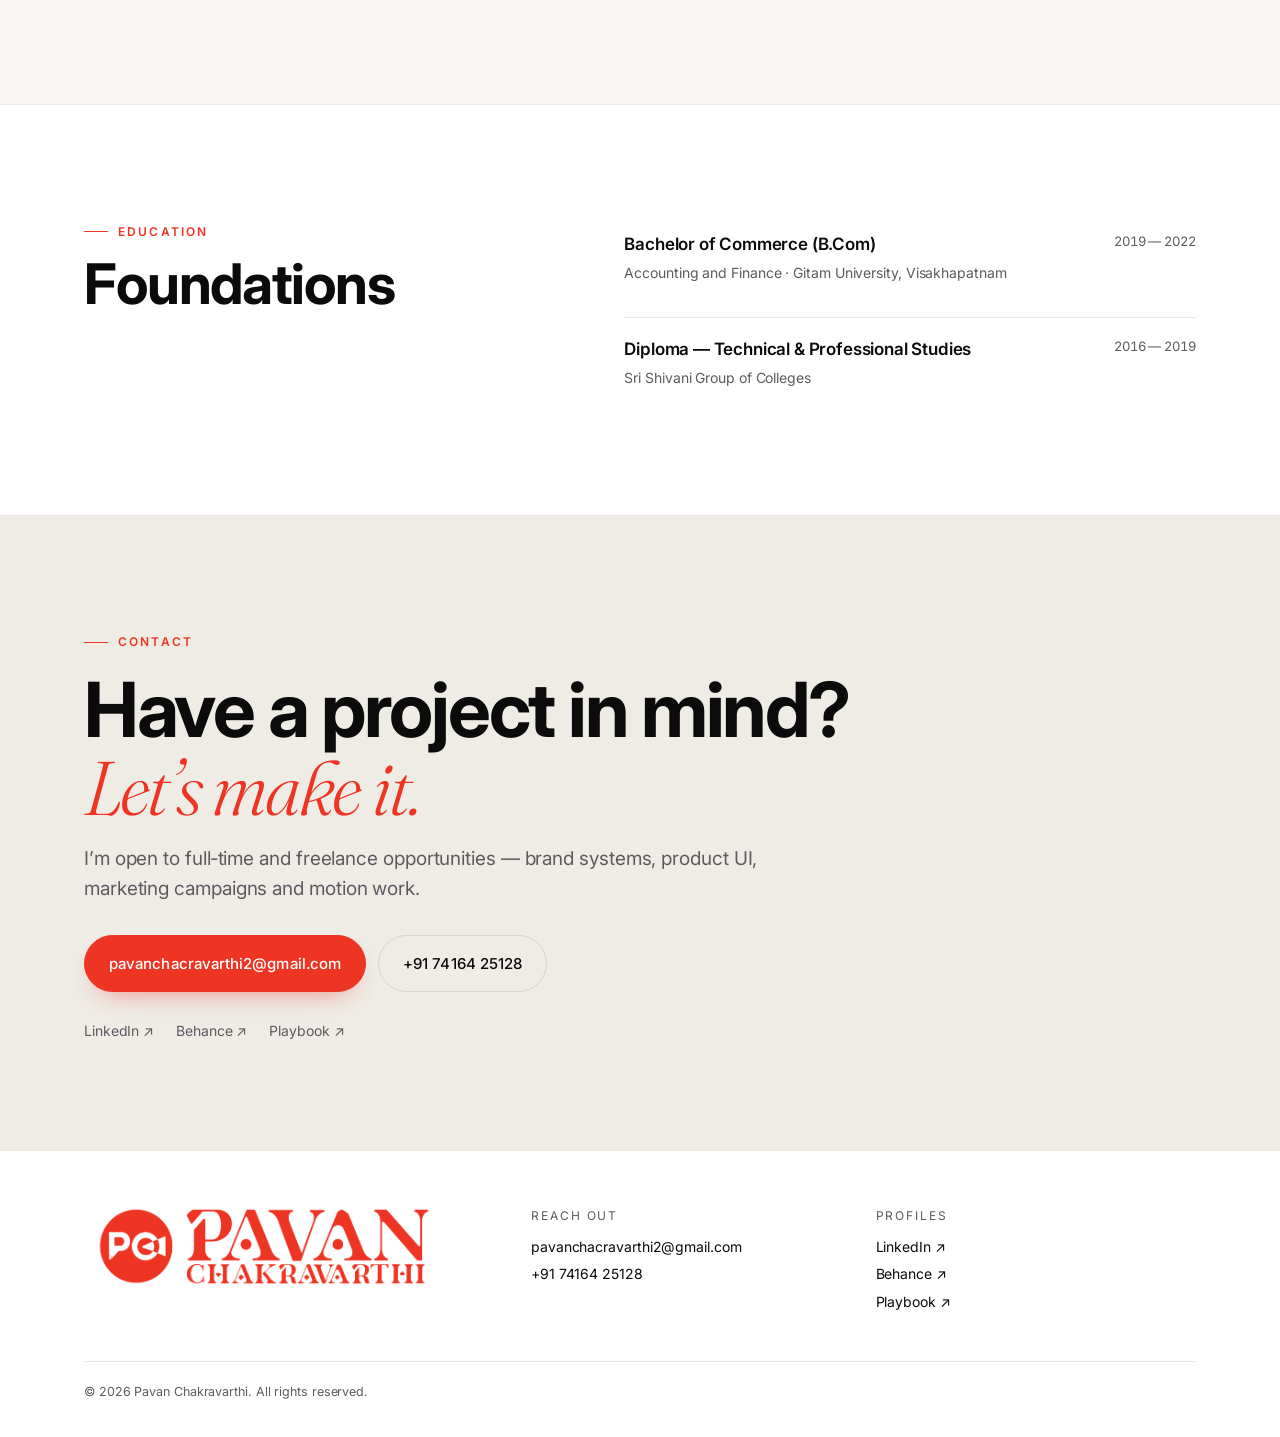
==== commit 748036ea: "Add files via upload" ====
--- a/index.html
+++ b/index.html
@@ -328,415 +328,227 @@
           </div>
         </div>
       </section>
-  <!doctype html>
-<html lang="en">
-  <head>
-    <meta charset="utf-8" />
-    <meta name="viewport" content="width=device-width, initial-scale=1" />
-    <title>UX / UI Design — Pavan Chakravarthi</title>
-    <meta name="theme-color" content="#0b0b0c" />
-    <link rel="preconnect" href="https://fonts.googleapis.com" />
-    <link rel="preconnect" href="https://fonts.gstatic.com" crossorigin />
-    <link
-      href="https://fonts.googleapis.com/css2?family=Inter:wght@300;400;500;600;700;800&family=Fraunces:ital,opsz,wght@0,9..144,300..900;1,9..144,300..900&display=swap"
-      rel="stylesheet"
-    />
-    <style>
-      *, *::before, *::after { box-sizing: border-box; margin: 0; padding: 0; }
-
-      :root {
-        --c-bg:           #0b0b0c;
-        --c-surface:      #1a1a1e;
-        --c-border:       rgba(255,255,255,.08);
-        --c-text:         #f0f0f0;
-        --c-muted:        #888;
-        --c-accent:       #ee3523;
-        --c-accent-glow:  rgba(238,53,35,.18);
-        --r-card:         16px;
-        font-family: 'Inter', sans-serif;
-      }
-
-      body { background: var(--c-bg); color: var(--c-text); min-height: 100vh; }
-
-      .container { width: min(1200px, 100% - 4rem); margin-inline: auto; }
-
-      .section--uxui { padding: 5rem 0 0; overflow: hidden; }
-
-      .kicker {
-        font-size: .75rem; font-weight: 600; letter-spacing: .12em;
-        text-transform: uppercase; color: var(--c-accent); margin-bottom: .75rem;
-      }
-      .section__title {
-        font-family: 'Fraunces', serif;
-        font-size: clamp(2rem, 5vw, 3.25rem);
-        font-weight: 700; line-height: 1.1; margin-bottom: 1rem;
-      }
-      .section__title em { font-style: italic; color: var(--c-accent); }
-      .section__lede { font-size: 1rem; color: var(--c-muted); max-width: 52ch; line-height: 1.7; }
-
-      .uxui-outer { margin-top: 3rem; position: relative; padding-bottom: 1.5rem; }
-
-      .uxui-hint {
-        display: flex; align-items: center; gap: .75rem; justify-content: center;
-        font-size: .75rem; letter-spacing: .08em; text-transform: uppercase;
-        color: var(--c-muted); margin-bottom: 1.25rem; opacity: .7;
-      }
-      .uxui-hint__arrow { font-size: 1rem; animation: uxui-nudge 1.8s ease-in-out infinite alternate; }
-      .uxui-hint__arrow:last-child { animation-direction: alternate-reverse; }
-      @keyframes uxui-nudge {
-        from { transform: translateX(0); }
-        to   { transform: translateX(6px); }
-      }
-
-      .uxui-track {
-        display: flex; gap: 1.5rem;
-        overflow-x: auto; overflow-y: hidden;
-        scroll-snap-type: x mandatory; -webkit-overflow-scrolling: touch;
-        scrollbar-width: none;
-        padding: 0 max(2rem, calc((100vw - 1200px) / 2)) 1rem;
-        cursor: grab; user-select: none;
-      }
-      .uxui-track::-webkit-scrollbar { display: none; }
-      .uxui-track.is-dragging { cursor: grabbing; }
-
-      .uxui-card {
-        flex: 0 0 320px; scroll-snap-align: start;
-        display: flex; flex-direction: column; gap: .875rem;
-        transition: transform .25s ease;
-      }
-      .uxui-card:hover { transform: translateY(-4px); }
-
-      .uxui-card__frame {
-        width: 320px; height: 580px; border-radius: var(--r-card);
-        overflow: hidden; background: var(--c-surface);
-        border: 1px solid var(--c-border);
-        box-shadow: 0 8px 32px rgba(0,0,0,.35);
-        position: relative; transition: box-shadow .3s ease;
-      }
-      .uxui-card:hover .uxui-card__frame {
-        box-shadow: 0 16px 48px rgba(0,0,0,.5), 0 0 0 1px var(--c-accent);
-      }
-
-      /* Image fills the frame */
-      .uxui-card__frame img {
-        width: 100%; height: 100%; object-fit: cover;
-        object-position: top; display: block; border: 0;
-      }
-      /* Landscape/mockup frame — fill card edge to edge */
-      .uxui-card__frame--landscape {
-        background: #0d0d14;
-      }
-      .uxui-card__frame--landscape img {
-        object-fit: cover;
-        object-position: center center;
-        width: 100%;
-        height: 100%;
-        transform: scale(1.04);
-      }
-
-      /* Iframe */
-      .uxui-card__frame iframe {
-        width: 100%; height: 100%; border: 0; display: block; pointer-events: none;
-      }
-      .uxui-card:hover .uxui-card__frame iframe { pointer-events: auto; }
-
-      /* Placeholder */
-      .uxui-placeholder {
-        width: 100%; height: 100%; display: flex; flex-direction: column;
-        align-items: center; justify-content: center; gap: 1rem;
-        background: linear-gradient(145deg, #1a1a1e 0%, #111113 100%);
-        color: var(--c-muted);
-      }
-      .uxui-placeholder__icon {
-        width: 56px; height: 56px; border-radius: 12px;
-        background: var(--c-accent-glow); border: 1px dashed var(--c-accent);
-        display: flex; align-items: center; justify-content: center;
-        font-size: 1.5rem; opacity: .7;
-      }
-      .uxui-placeholder__text {
-        font-size: .75rem; letter-spacing: .06em;
-        text-transform: uppercase; opacity: .5;
-      }
-
-      /* Badge */
-      .uxui-card__badge {
-        position: absolute; top: .875rem; right: .875rem;
-        font-size: .65rem; font-weight: 700; letter-spacing: .1em;
-        text-transform: uppercase; padding: .3rem .65rem; border-radius: 999px;
-        background: rgba(238,53,35,.15); color: var(--c-accent);
-        border: 1px solid rgba(238,53,35,.3);
-        backdrop-filter: blur(8px); -webkit-backdrop-filter: blur(8px);
-        z-index: 2;
-      }
-
-      /* CTA card */
-      .uxui-card__frame--cta {
-        display: flex; flex-direction: column; align-items: center;
-        justify-content: center; gap: 1.5rem;
-        background: linear-gradient(135deg, var(--c-surface) 0%, var(--c-accent-glow) 100%);
-      }
-      .uxui-cta__label {
-        font-size: 1rem; font-weight: 600; text-align: center;
-        color: var(--c-text); padding: 0 2rem; line-height: 1.4;
-      }
-
-      .btn {
-        display: inline-flex; align-items: center; gap: .4rem;
-        padding: .7rem 1.4rem; border-radius: 999px;
-        font-size: .875rem; font-weight: 600; text-decoration: none;
-        transition: opacity .2s, transform .15s;
-      }
-      .btn:hover { opacity: .85; transform: translateY(-1px); }
-      .btn--primary { background: var(--c-accent); color: #fff; }
-
-      .uxui-card__info {
-        display: flex; align-items: flex-start; gap: .75rem; padding: 0 .25rem;
-      }
-      .uxui-card__num {
-        font-family: 'Fraunces', serif; font-size: 1.4rem; font-weight: 700;
-        color: var(--c-accent); line-height: 1; flex-shrink: 0; margin-top: .1rem;
-      }
-      .uxui-card__title { font-size: .9rem; font-weight: 600; color: var(--c-text); margin: 0 0 .15rem; }
-      .uxui-card__sub {
-        font-size: .75rem; color: var(--c-muted); margin: 0;
-        text-transform: uppercase; letter-spacing: .05em;
-      }
-
-      .uxui-progress {
-        height: 2px; background: var(--c-border);
-        margin: 1.25rem max(2rem, calc((100vw - 1200px) / 2)) 0;
-        border-radius: 99px; overflow: hidden;
-      }
-      .uxui-progress__bar {
-        height: 100%; background: var(--c-accent); border-radius: 99px;
-        width: 0%; transition: width .1s linear;
-      }
-
-      .uxui-nav {
-        display: flex; align-items: center; gap: 1rem;
-        justify-content: center; margin-top: 1.25rem; padding-bottom: 2.5rem;
-      }
-      .uxui-nav__btn {
-        width: 40px; height: 40px; border-radius: 50%;
-        border: 1px solid var(--c-border); background: transparent;
-        color: var(--c-text); font-size: 1.1rem; cursor: pointer;
-        display: flex; align-items: center; justify-content: center;
-        transition: background .2s, border-color .2s, color .2s;
-      }
-      .uxui-nav__btn:hover { background: var(--c-accent); border-color: var(--c-accent); color: #fff; }
-      .uxui-nav__count {
-        font-size: .8rem; color: var(--c-muted);
-        min-width: 3.5rem; text-align: center; font-variant-numeric: tabular-nums;
-      }
-
-      .work-cta { display: flex; justify-content: center; padding: 2.5rem 0 4rem; }
-
-      @media (max-width: 600px) {
-        .uxui-card { flex: 0 0 80vw; }
-        .uxui-card__frame { width: 80vw; height: 440px; }
-      }
-    </style>
-  </head>
-  <body>
-
-    <section id="uxui" class="section--uxui">
-      <div class="container">
-        <div class="section__head">
-          <p class="kicker">UX / UI Design</p>
-          <h2 class="section__title">
-            Product thinking, <em>pixel perfect.</em>
-          </h2>
-          <p class="section__lede">
-            Five projects spanning food delivery, gaming, and developer tools —
-            end‑to‑end UX from research through high‑fidelity prototype.
-            Drag or scroll to explore.
-          </p>
-        </div>
+
+      <!-- About -->
+      <section id="about" class="section section--alt">
+        <div class="container grid-2">
+          <div class="reveal">
+            <p class="kicker">About</p>
+            <h2 class="section__title">A designer who cares about the details.</h2>
+          </div>
+          <div class="prose reveal">
+            <p>
+              I work at the intersection of brand and product — building consistent
+              visual systems, polished UI, and marketing collateral that hit tight
+              deadlines without compromising quality.
+            </p>
+            <p>
+              My approach is methodical: I study the brief, audit the brand, sketch
+              broadly, then narrow to the simplest expression that tells the story.
+              I’m comfortable owning a project end‑to‑end and collaborating closely
+              with developers, marketing and stakeholders.
+            </p>
+            <p class="prose__signoff">
+              Currently <strong>Sr. Graphic Designer</strong> at 3AK Chemie Pvt Ltd.
+            </p>
+          </div>
+        </div>
+      </section>
+
+      <!-- Experience -->
+      <section id="experience" class="section">
+        <div class="container">
+          <div class="section__head reveal">
+            <p class="kicker">Experience</p>
+            <h2 class="section__title">Selected roles</h2>
+          </div>
+
+          <ol class="timeline">
+            <li class="timeline__item reveal">
+              <div class="timeline__meta">
+                <time>Jul 2025 — Present</time>
+                <span class="tag">Full‑time</span>
+              </div>
+              <div class="timeline__body">
+                <h3>Sr. Graphic Designer</h3>
+                <p class="company">3AK Chemie Pvt Ltd</p>
+                <ul class="bullets">
+                  <li>Lead production of brand‑consistent social creatives, Google Display banners and digital ad campaigns under strict corporate guidelines.</li>
+                  <li>Design and deliver email templates, landing‑page mockups and marketing collateral on tight deadlines with zero brand deviation.</li>
+                  <li>Partner with development and marketing to safeguard design integrity through QA reviews at every stage.</li>
+                  <li>Run design review checkpoints with stakeholders, communicating creative rationale clearly to land timely sign‑off.</li>
+                </ul>
+              </div>
+            </li>
+
+            <li class="timeline__item reveal">
+              <div class="timeline__meta">
+                <time>Sep 2024 — May 2025</time>
+                <span class="tag">Freelance</span>
+              </div>
+              <div class="timeline__body">
+                <h3>Freelance UI/UX &amp; Graphic Designer</h3>
+                <p class="company">Innovators Tech Solutions</p>
+                <ul class="bullets">
+                  <li>Delivered bespoke social creatives, Google Display banners and PPC visuals across multiple client briefs on tight turnarounds.</li>
+                  <li>Designed responsive email templates and landing‑page mockups aligned to each client’s brand, improving campaign consistency.</li>
+                </ul>
+              </div>
+            </li>
+
+            <li class="timeline__item reveal">
+              <div class="timeline__meta">
+                <time>Apr 2023 — Sep 2024</time>
+                <span class="tag">Full‑time</span>
+              </div>
+              <div class="timeline__body">
+                <h3>Graphic Designer &amp; UI Support</h3>
+                <p class="company">Devbox Software</p>
+                <ul class="bullets">
+                  <li>Produced high‑quality social creatives and brand campaign assets in Photoshop &amp; Illustrator, lifting platform engagement.</li>
+                  <li>Translated wireframes and specs into polished, brand‑compliant visuals ready for developer handoff.</li>
+                  <li>Contributed to best‑practice documentation, raising consistency across the wider creative team.</li>
+                </ul>
+              </div>
+            </li>
+
+            <li class="timeline__item reveal">
+              <div class="timeline__meta">
+                <time>Aug 2021 — Mar 2023</time>
+                <span class="tag">Full‑time</span>
+              </div>
+              <div class="timeline__body">
+                <h3>UI Designer &amp; Graphic Designer</h3>
+                <p class="company">Suncross Online</p>
+                <ul class="bullets">
+                  <li>Shipped mobile app wireframes and interactive prototypes in Figma &amp; Adobe XD, contributing to a <strong>40% lift in user engagement</strong> within 3 months.</li>
+                  <li>Implemented responsive web layouts grounded in strong typographic and colour systems for an accessible, cohesive UX.</li>
+                  <li>Built a comprehensive style guide and design system, establishing a consistent visual language for the product team.</li>
+                </ul>
+              </div>
+            </li>
+          </ol>
+        </div>
+      </section>
+
+      <!-- Skills -->
+      <section id="skills" class="section section--alt">
+        <div class="container">
+          <div class="section__head reveal">
+            <p class="kicker">Capabilities</p>
+            <h2 class="section__title">What I do</h2>
+          </div>
+
+          <div class="skills">
+            <article class="skills__card reveal">
+              <h3>UI / UX Design</h3>
+              <p>Figma, Adobe XD, Wireframing, Prototyping, User Research, Design Systems, Responsive Web, Application Style Guides.</p>
+            </article>
+            <article class="skills__card reveal">
+              <h3>Graphic Design</h3>
+              <p>Brand Identity, Typography, Layout, Colour Theory, Print &amp; Digital Media, Corporate Brand Guidelines, Visual Hierarchy.</p>
+            </article>
+            <article class="skills__card reveal">
+              <h3>Marketing &amp; Digital</h3>
+              <p>Social Media Creatives, Google Display Ads, PPC, Email Templates, Web Banners, Landing‑Page Mockups, Flyers &amp; Posters.</p>
+            </article>
+            <article class="skills__card reveal">
+              <h3>Motion &amp; Video</h3>
+              <p>Motion Graphics in After Effects, Video Editing in Premiere Pro, GIF Creation, Social Reels and Short‑form Content.</p>
+            </article>
+            <article class="skills__card reveal">
+              <h3>Presentation Design</h3>
+              <p>Advanced PowerPoint, Pitch Decks, Capability Statements, Executive &amp; On‑screen Presentations, Corporate Slide Layouts.</p>
+            </article>
+            <article class="skills__card reveal">
+              <h3>Tools &amp; Software</h3>
+              <p>Photoshop · Illustrator · InDesign · After Effects · Premiere Pro · Figma · Adobe XD · PowerPoint · Canva.</p>
+            </article>
+          </div>
+        </div>
+      </section>
+
+      <!-- Education -->
+      <section class="section" id="education">
+        <div class="container grid-2">
+          <div class="reveal">
+            <p class="kicker">Education</p>
+            <h2 class="section__title">Foundations</h2>
+          </div>
+          <div class="reveal">
+            <div class="edu">
+              <div class="edu__row">
+                <div>
+                  <h3>Bachelor of Commerce (B.Com)</h3>
+                  <p class="muted">Accounting and Finance · Gitam University, Visakhapatnam</p>
+                </div>
+                <time>2019 — 2022</time>
+              </div>
+              <div class="edu__row">
+                <div>
+                  <h3>Diploma — Technical &amp; Professional Studies</h3>
+                  <p class="muted">Sri Shivani Group of Colleges</p>
+                </div>
+                <time>2016 — 2019</time>
+              </div>
+            </div>
+          </div>
+        </div>
+      </section>
+
+      <!-- Contact -->
+      <section id="contact" class="section section--cta">
+        <div class="container">
+          <div class="cta reveal">
+            <p class="kicker">Contact</p>
+            <h2 class="cta__title">
+              Have a project in mind?<br />
+              <em>Let’s make it.</em>
+            </h2>
+            <p class="cta__lede">
+              I’m open to full‑time and freelance opportunities — brand systems,
+              product UI, marketing campaigns and motion work.
+            </p>
+            <div class="cta__actions">
+              <a class="btn btn--primary btn--lg" href="mailto:pavanchacravarthi2@gmail.com">pavanchacravarthi2@gmail.com</a>
+              <a class="btn btn--ghost btn--lg" href="tel:+917416425128">+91 74164 25128</a>
+            </div>
+            <ul class="socials" aria-label="Profiles">
+              <li><a href="https://www.linkedin.com/in/pavanchakravarthi" target="_blank" rel="noopener">LinkedIn ↗</a></li>
+              <li><a href="https://www.behance.net/" target="_blank" rel="noopener">Behance ↗</a></li>
+              <li><a href="https://www.playbook.com/s/graphic-design-works/graphic-design-works" target="_blank" rel="noopener">Playbook ↗</a></li>
+            </ul>
+          </div>
+        </div>
+      </section>
+    </main>
+
+    <footer class="foot">
+      <div class="container foot__inner">
+        <a href="#top" class="foot__brand" aria-label="Back to top">
+          <img src="assets/logo.png" alt="Pavan Chakravarthi" class="foot__logo" />
+        </a>
+        <div class="foot__cols">
+          <div>
+            <p class="foot__heading">Reach out</p>
+            <ul>
+              <li><a href="mailto:pavanchacravarthi2@gmail.com">pavanchacravarthi2@gmail.com</a></li>
+              <li><a href="tel:+917416425128">+91 74164 25128</a></li>
+            </ul>
+          </div>
+          <div>
+            <p class="foot__heading">Profiles</p>
+            <ul>
+              <li><a href="https://www.linkedin.com/in/pavanchakravarthi" target="_blank" rel="noopener">LinkedIn ↗</a></li>
+              <li><a href="https://www.behance.net/" target="_blank" rel="noopener">Behance ↗</a></li>
+              <li><a href="https://www.playbook.com/s/graphic-design-works/graphic-design-works" target="_blank" rel="noopener">Playbook ↗</a></li>
+            </ul>
+          </div>
+        </div>
+        <p class="foot__legal">© <span id="year"></span> Pavan Chakravarthi. All rights reserved.</p>
       </div>
-
-      <div class="uxui-outer">
-        <div class="uxui-hint" aria-hidden="true">
-          <span class="uxui-hint__arrow">←</span>
-          <span>drag or scroll to explore</span>
-          <span class="uxui-hint__arrow">→</span>
-        </div>
-
-        <div class="uxui-track" id="uxuiTrack">
-
-<!-- ══════════════ SECTION HEADER ══════════════ -->
-<section>
-  <header class="works-header">
-    <div>
-      <div class="works-eyebrow">
-        <span></span>
-        <p>Selected Work</p>
-      </div>
-      <h2 class="works-title">Recent<br><em>Projects</em></h2>
-    </div>
-    <div class="works-meta">
-      <p>Brand systems, campaigns, UI mockups, logos — and a growing body of motion work. Tap any card to explore the full case study.</p>
-      <a class="view-all" href="https://www.playbook.com/s/graphic-design-works/graphic-design-works" target="_blank">
-        Full Collection
-        <svg width="14" height="14" fill="none" stroke="currentColor" stroke-width="1.8" viewBox="0 0 24 24">
-          <path d="M5 12h14M12 5l7 7-7 7"/>
-        </svg>
-      </a>
-    </div>
-  </header>
-
-     <div class="uxui-track" id="uxuiTrack">
-
-          <!-- Card 1 · Food App Home -->
-          <div class="uxui-card">
-            <div class="uxui-card__frame">
-              <span class="uxui-card__badge">Mobile App</span>
-              <img src="[data-uri]" alt="Food App — Home Screen" />
-            </div>
-            <div class="uxui-card__info">
-              <span class="uxui-card__num">01</span>
-              <div>
-                <p class="uxui-card__title">Home Feed & Discovery</p>
-                <p class="uxui-card__sub">Food Delivery App · UX / UI</p>
-              </div>
-            </div>
-          </div>
-
-          <!-- Card 2 · Food App Cart -->
-          <div class="uxui-card">
-            <div class="uxui-card__frame">
-              <span class="uxui-card__badge">Mobile App</span>
-              <img src="[data-uri]" alt="Food App — Add to Cart" />
-            </div>
-            <div class="uxui-card__info">
-              <span class="uxui-card__num">02</span>
-              <div>
-                <p class="uxui-card__title">Cart & Checkout Flow</p>
-                <p class="uxui-card__sub">Food Delivery App · UX / UI</p>
-              </div>
-            </div>
-          </div>
-
-          <!-- Card 3 · Gaming App -->
-          <div class="uxui-card">
-            <div class="uxui-card__frame">
-              <span class="uxui-card__badge">Gaming App</span>
-              <img src="[data-uri]" alt="Gaming App — Find Your Game Player" />
-            </div>
-            <div class="uxui-card__info">
-              <span class="uxui-card__num">03</span>
-              <div>
-                <p class="uxui-card__title">Find Your Game Player</p>
-                <p class="uxui-card__sub">Gaming Social App · UX / UI</p>
-              </div>
-            </div>
-          </div>
-
-          <!-- Card 4 · Figma Prototype -->
-          <div class="uxui-card">
-            <div class="uxui-card__frame">
-              <span class="uxui-card__badge">Prototype</span>
-              <iframe
-                src="https://www.figma.com/embed?embed_host=share&url=https%3A%2F%2Fwww.figma.com%2Fdesign%2FpxD4JFFUVWFm4JCaCxaCAG%2Fwedsites%3Fnode-id%3D97-2%26t%3Dkr4syhrJTcrsSY6G-1"
-                allowfullscreen loading="lazy" title="Figma Design — wedsites"
-              ></iframe>
-            </div>
-            <div class="uxui-card__info">
-              <span class="uxui-card__num">04</span>
-              <div>
-                <p class="uxui-card__title">Hi-Fi Prototype</p>
-                <p class="uxui-card__sub">Wedsites · Wedding Platform</p>
-              </div>
-            </div>
-          </div>
-
-          <!-- Card 5 · DataPilot -->
-          <div class="uxui-card">
-            <div class="uxui-card__frame uxui-card__frame--landscape">
-              <span class="uxui-card__badge">Web App</span>
-              <img src="[data-uri]